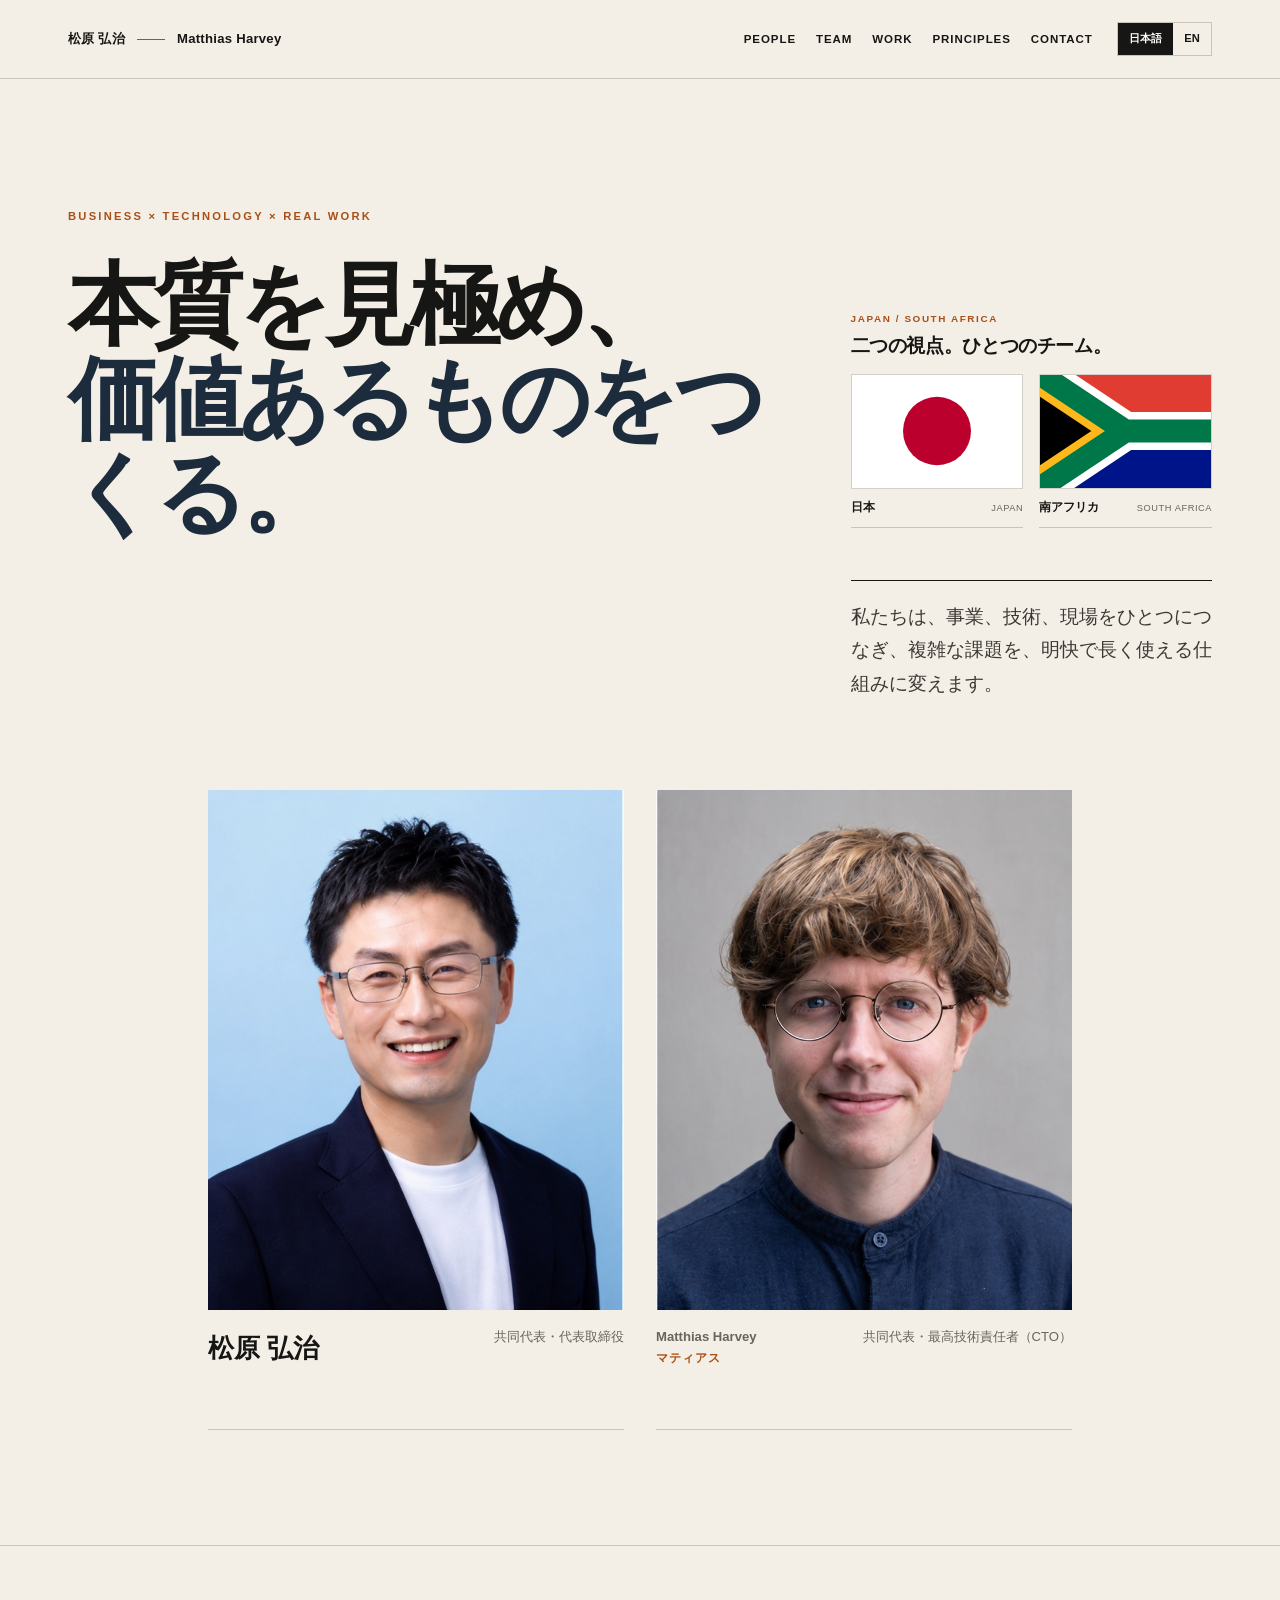
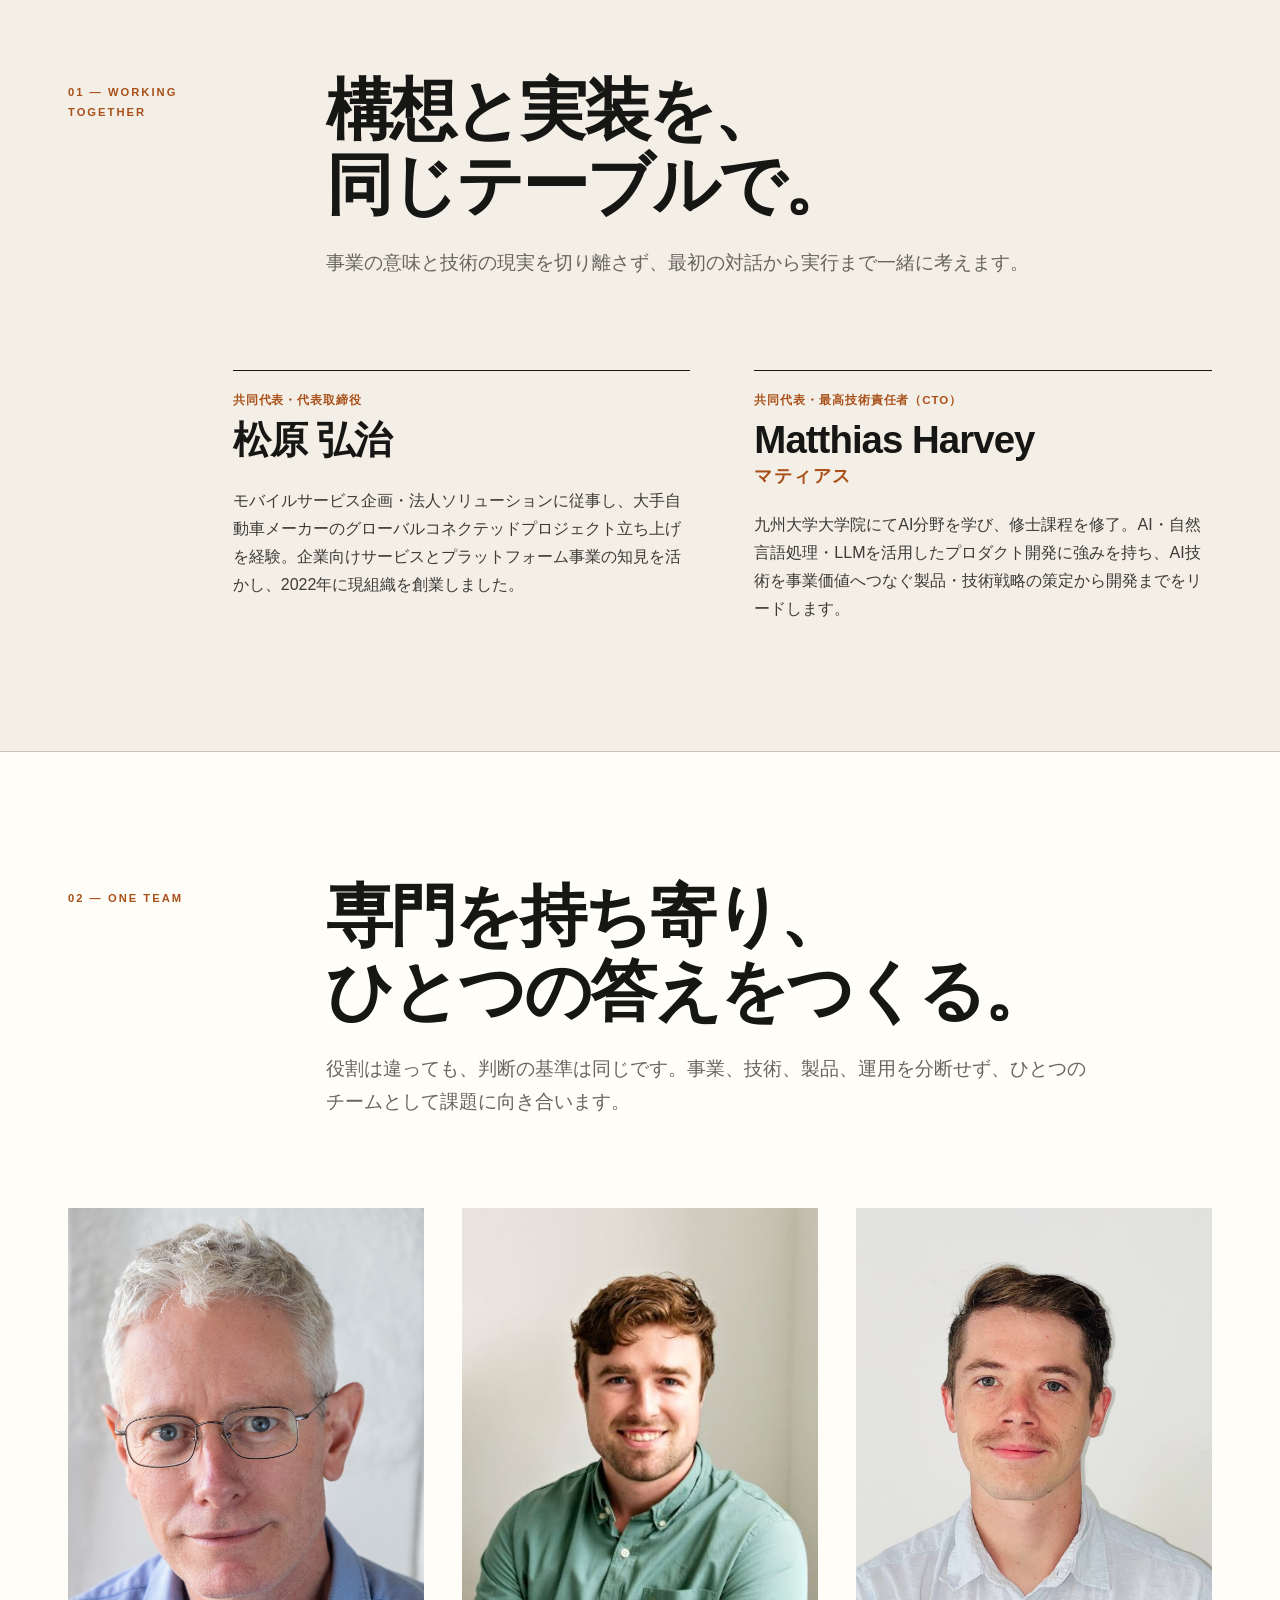
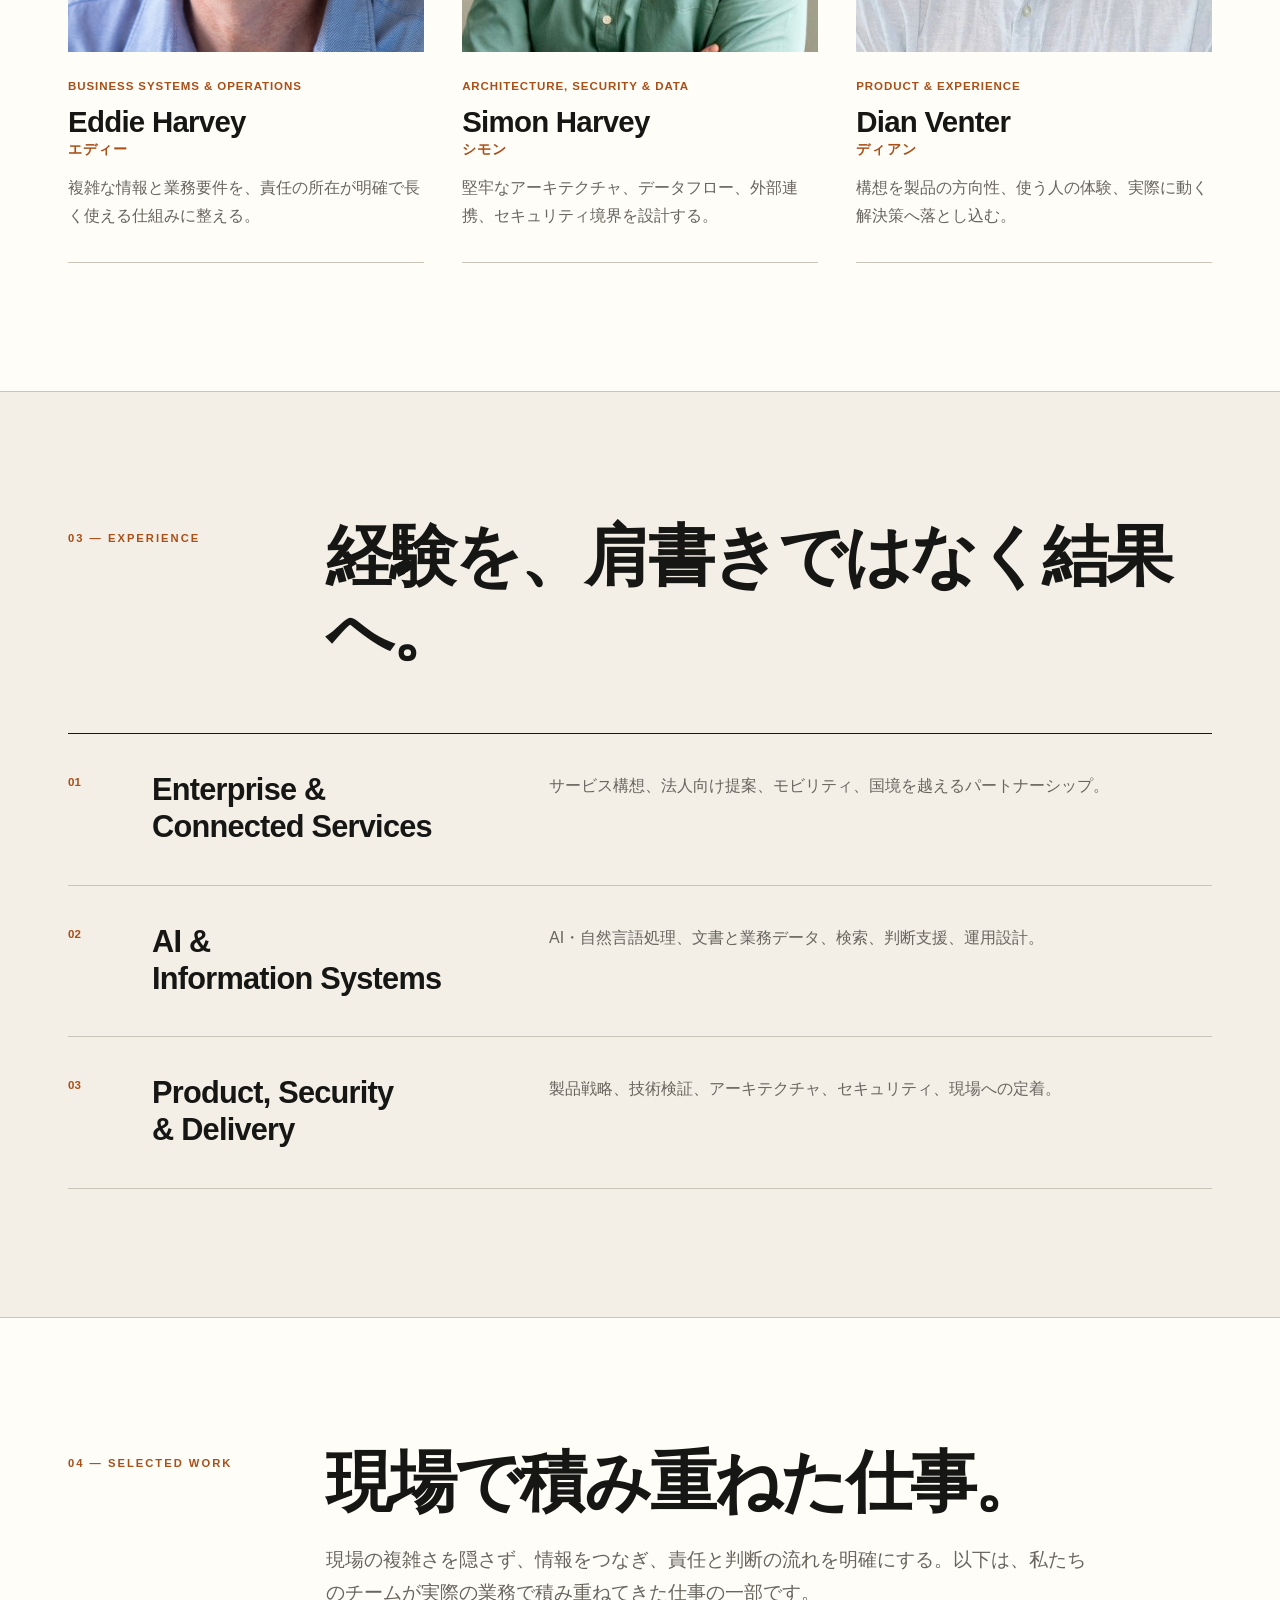
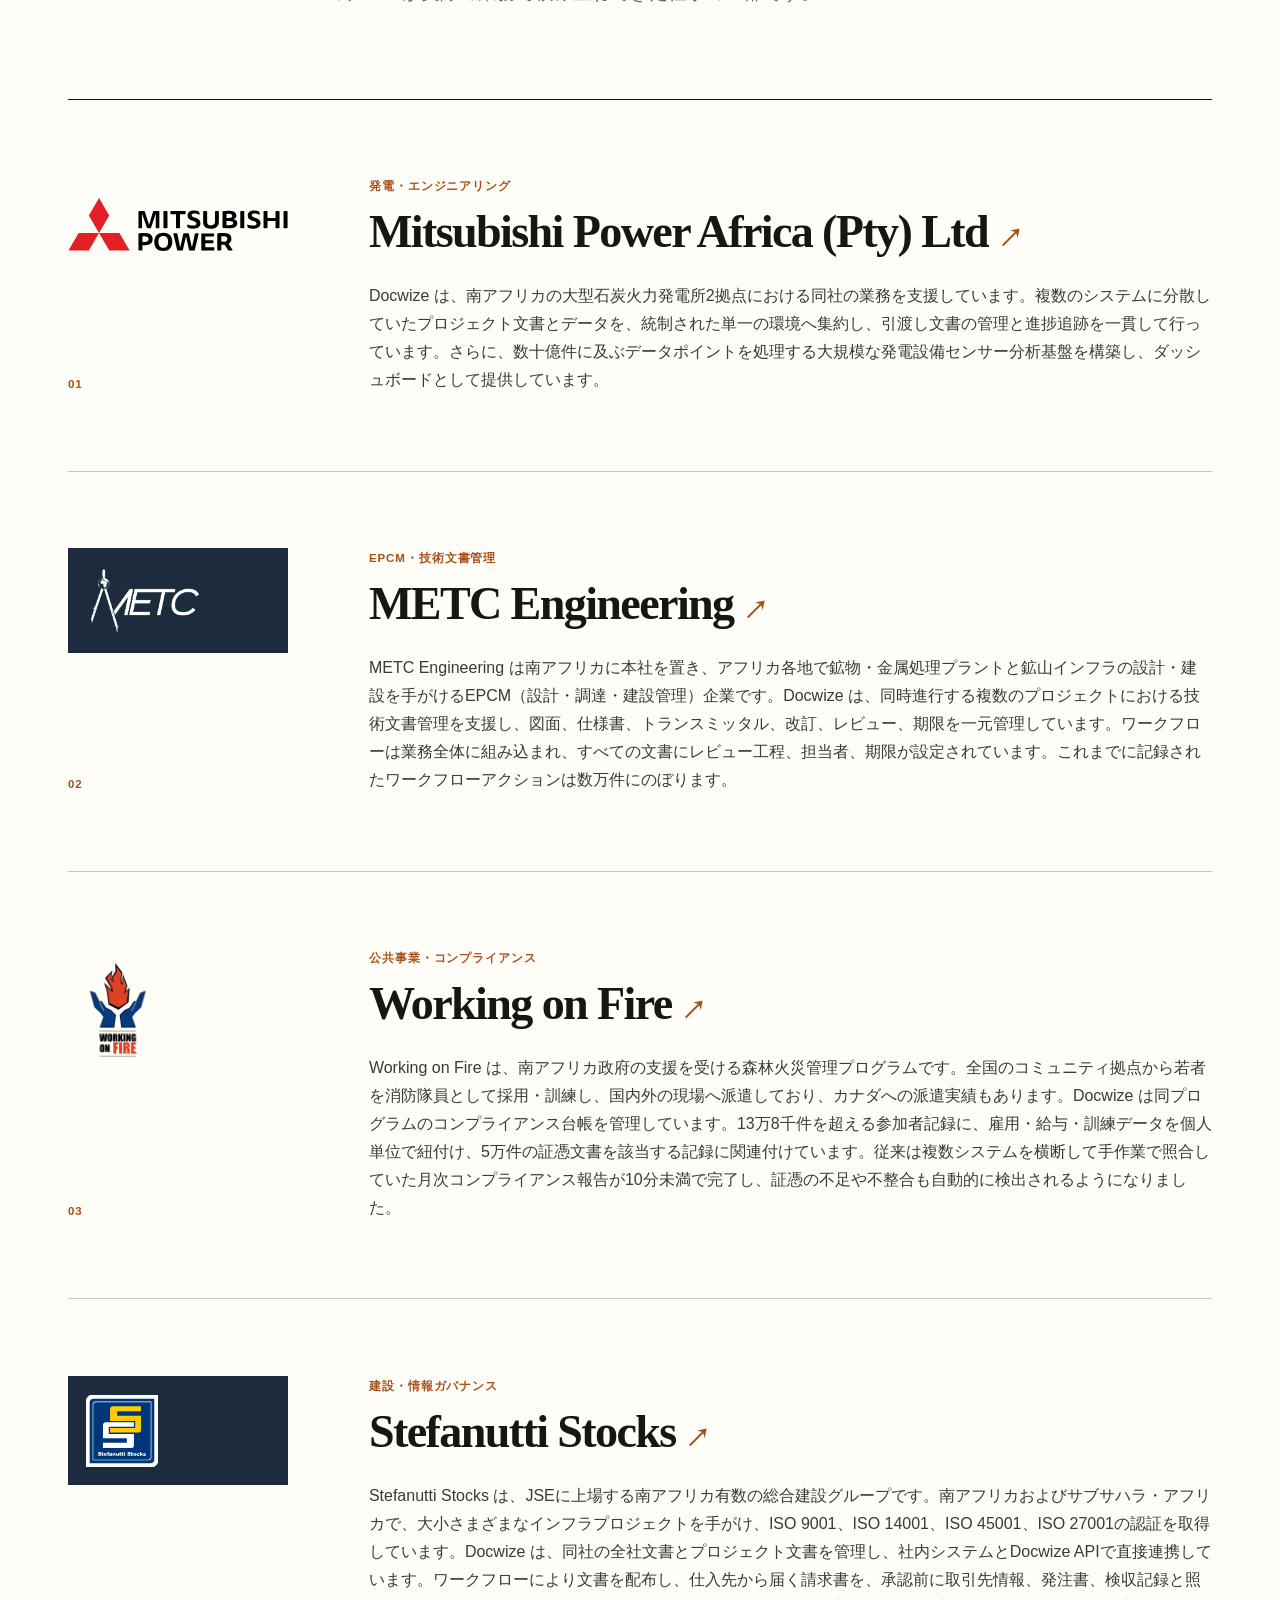
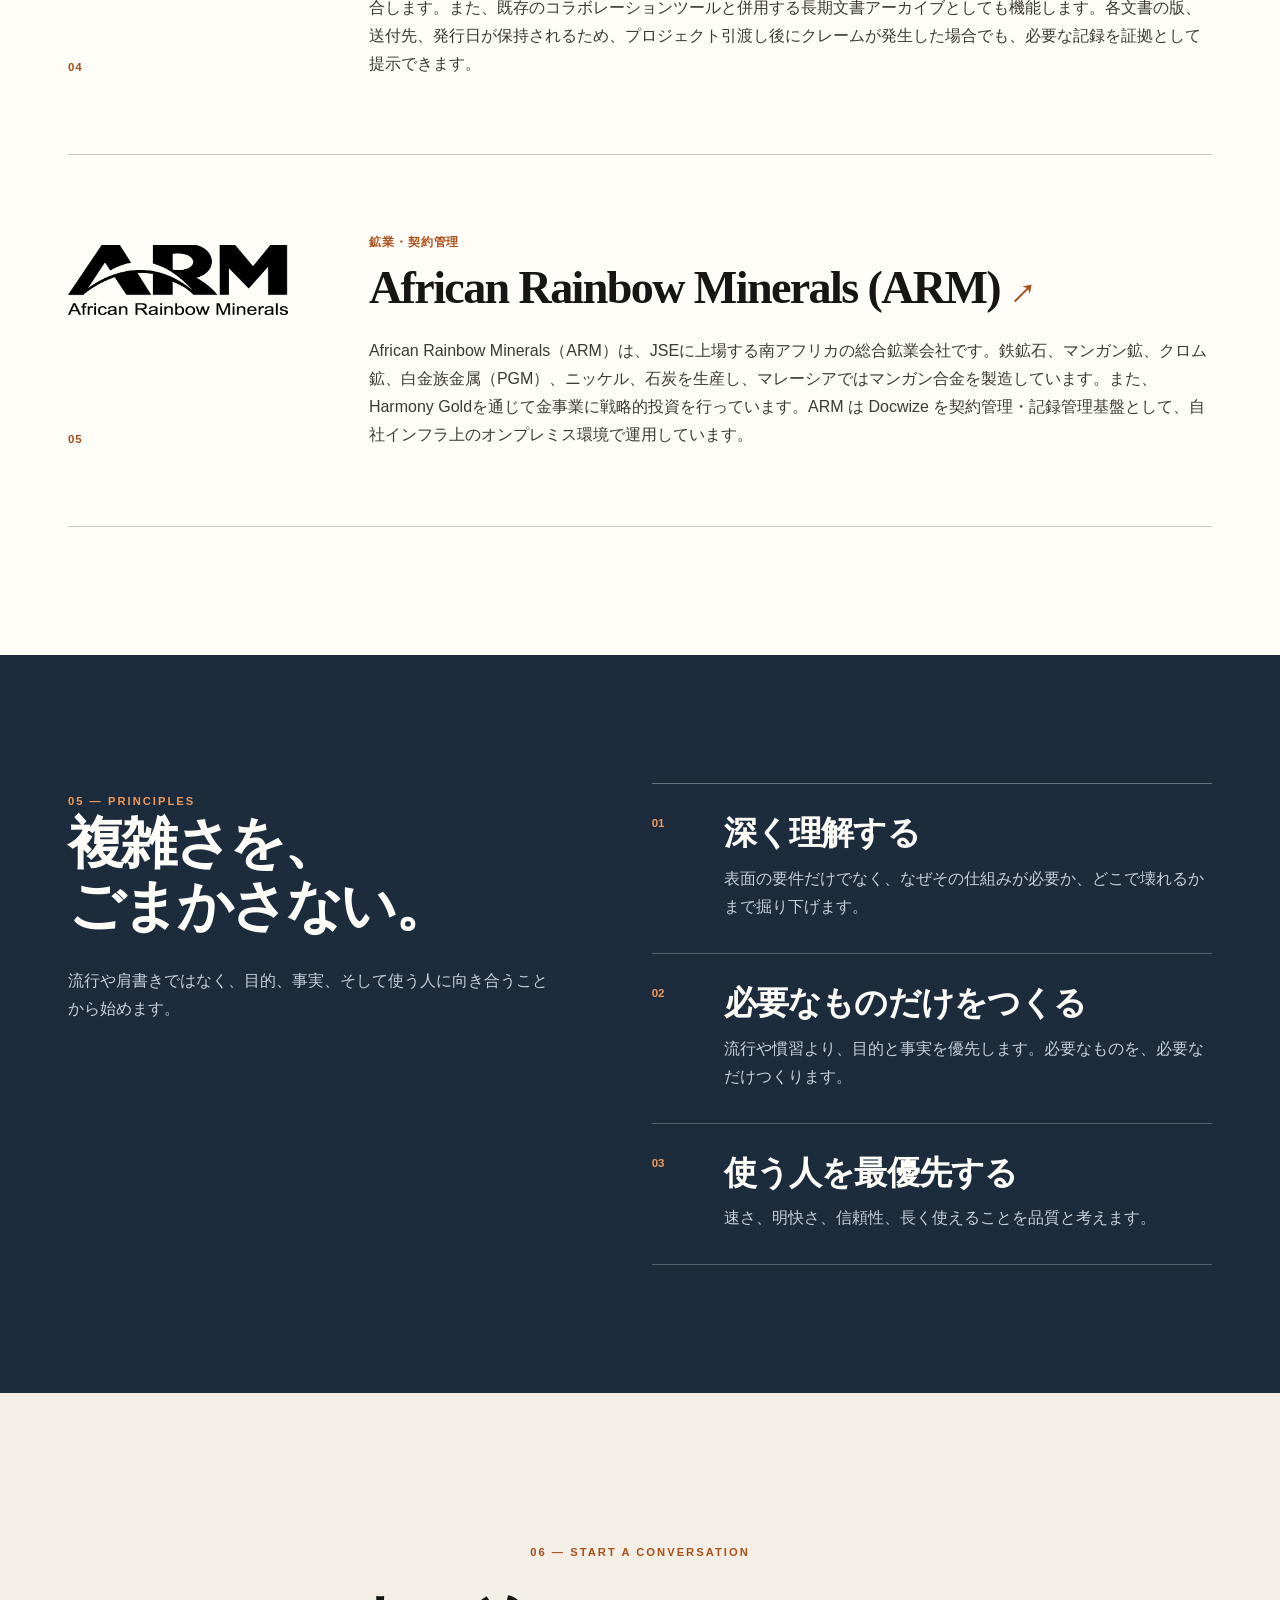
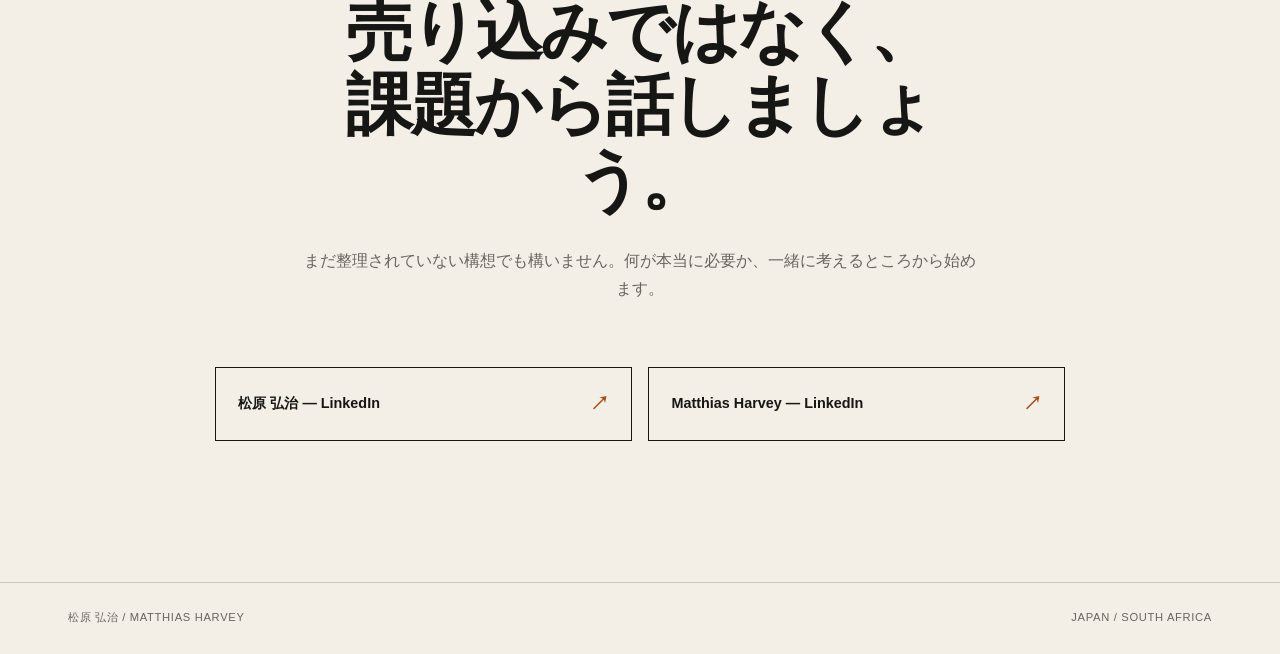
==== index.html @ 915bf55a "Add Japanese first-name readings" ====
<!doctype html>
<html lang="ja">
<head>
  <meta charset="utf-8">
  <meta name="viewport" content="width=device-width, initial-scale=1">
  <meta name="robots" content="index,follow">
  <meta name="description" content="事業、技術、現場をつなぎ、複雑な課題を明快で長く使える仕組みに変えるチームの紹介。">
  <title>松原 弘治 / Matthias Harvey — Team &amp; Selected Work</title>
  <link rel="stylesheet" href="styles.css?v=20260827-3">
  <link rel="alternate" hreflang="en" href="en/">
</head>
<body>
  <header class="site-header">
    <div class="wrap header-inner">
      <a class="name-lockup" href="#top" aria-label="ページ上部へ">
        <span>松原 弘治</span><i aria-hidden="true"></i><span>Matthias Harvey</span>
      </a>
      <nav class="header-nav" aria-label="ページ内ナビゲーション">
        <a href="#leadership">People</a>
        <a href="#team">Team</a>
        <a href="#work">Work</a>
        <a href="#principles">Principles</a>
        <a href="#contact">Contact</a>
      </nav>
      <nav class="language-switch" aria-label="言語">
        <span aria-current="page">日本語</span>
        <a href="en/" lang="en">EN</a>
      </nav>
    </div>
  </header>

  <main id="top">
    <section class="hero" aria-labelledby="hero-title">
      <div class="wrap hero-copy">
        <p class="eyebrow">BUSINESS × TECHNOLOGY × REAL WORK</p>
        <h1 id="hero-title">本質を見極め、<br><em>価値あるものをつくる。</em></h1>
        <div class="hero-side">
          <div class="hero-flags" aria-label="日本と南アフリカ">
            <p class="hero-flags-label">Japan / South Africa</p>
            <p class="hero-flags-title">二つの視点。ひとつのチーム。</p>
            <div class="hero-flag-grid">
              <figure class="hero-flag">
                <img src="assets/flag-japan.svg" alt="日本の国旗" width="900" height="600">
                <figcaption><strong>日本</strong><span>Japan</span></figcaption>
              </figure>
              <figure class="hero-flag">
                <img src="assets/flag-south-africa.svg" alt="南アフリカの国旗" width="900" height="600">
                <figcaption><strong>南アフリカ</strong><span>South Africa</span></figcaption>
              </figure>
            </div>
          </div>
          <p class="hero-lead">私たちは、事業、技術、現場をひとつにつなぎ、複雑な課題を、明快で長く使える仕組みに変えます。</p>
        </div>
      </div>
      <div class="wrap portrait-pair" aria-label="松原 弘治とMatthias Harvey">
        <figure class="leader-portrait leader-koji">
          <div class="portrait-frame"><img src="assets/koji-matsubara.jpg" alt="松原 弘治" width="724" height="1086"></div>
          <figcaption><strong>松原 弘治</strong><span>共同代表・代表取締役</span></figcaption>
        </figure>
        <figure class="leader-portrait leader-matthias">
          <div class="portrait-frame"><img src="assets/matthias-harvey.jpg" alt="Matthias Harvey" width="724" height="1086"></div>
          <figcaption><strong class="name-block"><span>Matthias Harvey</span><small class="name-reading">マティアス</small></strong><span>共同代表・最高技術責任者（CTO）</span></figcaption>
        </figure>
      </div>
    </section>

    <section class="section" id="leadership" aria-labelledby="leadership-title">
      <div class="wrap">
        <div class="section-heading">
          <p class="section-label">01 — Working Together</p>
          <div>
            <h2 id="leadership-title">構想と実装を、<br>同じテーブルで。</h2>
            <p>事業の意味と技術の現実を切り離さず、最初の対話から実行まで一緒に考えます。</p>
          </div>
        </div>
        <div class="leadership-bios">
          <article class="leader-bio">
            <p class="role">共同代表・代表取締役</p>
            <h3>松原 弘治</h3>
            <p>モバイルサービス企画・法人ソリューションに従事し、大手自動車メーカーのグローバルコネクテッドプロジェクト立ち上げを経験。企業向けサービスとプラットフォーム事業の知見を活かし、2022年に現組織を創業しました。</p>
          </article>
          <article class="leader-bio">
            <p class="role">共同代表・最高技術責任者（CTO）</p>
            <h3 class="name-block"><span>Matthias Harvey</span><small class="name-reading">マティアス</small></h3>
            <p>九州大学大学院にてAI分野を学び、修士課程を修了。AI・自然言語処理・LLMを活用したプロダクト開発に強みを持ち、AI技術を事業価値へつなぐ製品・技術戦略の策定から開発までをリードします。</p>
          </article>
        </div>
      </div>
    </section>

    <section class="section team-section" id="team" aria-labelledby="team-title">
      <div class="wrap">
        <div class="section-heading">
          <p class="section-label">02 — One Team</p>
          <div>
            <h2 id="team-title">専門を持ち寄り、<br>ひとつの答えをつくる。</h2>
            <p>役割は違っても、判断の基準は同じです。事業、技術、製品、運用を分断せず、ひとつのチームとして課題に向き合います。</p>
          </div>
        </div>
        <div class="team-grid">
          <article class="team-person">
            <figure><img src="assets/eddie-harvey.jpg" alt="Eddie Harvey" width="1366" height="2048"></figure>
            <p class="role">Business Systems &amp; Operations</p>
            <h3 class="name-block"><span>Eddie Harvey</span><small class="name-reading">エディー</small></h3>
            <p>複雑な情報と業務要件を、責任の所在が明確で長く使える仕組みに整える。</p>
          </article>
          <article class="team-person">
            <figure><img src="assets/simon-harvey.png" alt="Simon Harvey" width="560" height="560"></figure>
            <p class="role">Architecture, Security &amp; Data</p>
            <h3 class="name-block"><span>Simon Harvey</span><small class="name-reading">シモン</small></h3>
            <p>堅牢なアーキテクチャ、データフロー、外部連携、セキュリティ境界を設計する。</p>
          </article>
          <article class="team-person">
            <figure><img src="assets/dian-venter.jpg" alt="Dian Venter" width="1280" height="1280"></figure>
            <p class="role">Product &amp; Experience</p>
            <h3 class="name-block"><span>Dian Venter</span><small class="name-reading">ディアン</small></h3>
            <p>構想を製品の方向性、使う人の体験、実際に動く解決策へ落とし込む。</p>
          </article>
        </div>
      </div>
    </section>

    <section class="section" id="experience" aria-labelledby="experience-title">
      <div class="wrap">
        <div class="section-heading compact-heading">
          <p class="section-label">03 — Experience</p>
          <div>
            <h2 id="experience-title">経験を、肩書きではなく結果へ。</h2>
          </div>
        </div>
        <div class="experience-list">
          <article>
            <span>01</span>
            <h3>Enterprise &amp;<br>Connected Services</h3>
            <p>サービス構想、法人向け提案、モビリティ、国境を越えるパートナーシップ。</p>
          </article>
          <article>
            <span>02</span>
            <h3>AI &amp;<br>Information Systems</h3>
            <p>AI・自然言語処理、文書と業務データ、検索、判断支援、運用設計。</p>
          </article>
          <article>
            <span>03</span>
            <h3>Product, Security<br>&amp; Delivery</h3>
            <p>製品戦略、技術検証、アーキテクチャ、セキュリティ、現場への定着。</p>
          </article>
        </div>
      </div>
    </section>

    <section class="section work-section" id="work" aria-labelledby="work-title">
      <div class="wrap">
        <div class="section-heading">
          <p class="section-label">04 — Selected Work</p>
          <div>
            <h2 id="work-title">現場で積み重ねた仕事。</h2>
            <p>現場の複雑さを隠さず、情報をつなぎ、責任と判断の流れを明確にする。以下は、私たちのチームが実際の業務で積み重ねてきた仕事の一部です。</p>
          </div>
        </div>
        <div class="client-stories">
          <article class="client-story">
            <div class="client-identity">
              <a class="client-logo-link" href="https://power.mhi.com/regions/afr/company" target="_blank" rel="noopener noreferrer" aria-label="Mitsubishi Power Africaの公式サイトを開く">
                <img class="client-logo logo-mitsubishi" src="assets/client-mitsubishi-power-africa.svg" alt="" width="334" height="82">
              </a>
              <span class="client-number">01</span>
            </div>
            <div class="client-copy">
              <p class="role">発電・エンジニアリング</p>
              <h3><a href="https://power.mhi.com/regions/afr/company" target="_blank" rel="noopener noreferrer">Mitsubishi Power Africa (Pty) Ltd <span aria-hidden="true">↗</span></a></h3>
              <p>Docwize は、南アフリカの大型石炭火力発電所2拠点における同社の業務を支援しています。複数のシステムに分散していたプロジェクト文書とデータを、統制された単一の環境へ集約し、引渡し文書の管理と進捗追跡を一貫して行っています。さらに、数十億件に及ぶデータポイントを処理する大規模な発電設備センサー分析基盤を構築し、ダッシュボードとして提供しています。</p>
            </div>
          </article>

          <article class="client-story">
            <div class="client-identity">
              <a class="client-logo-link client-logo-dark" href="https://metcengineering.com/" target="_blank" rel="noopener noreferrer" aria-label="METC Engineeringの公式サイトを開く">
                <img class="client-logo logo-metc" src="assets/client-metc-engineering.png" alt="" width="379" height="219">
              </a>
              <span class="client-number">02</span>
            </div>
            <div class="client-copy">
              <p class="role">EPCM・技術文書管理</p>
              <h3><a href="https://metcengineering.com/" target="_blank" rel="noopener noreferrer">METC Engineering <span aria-hidden="true">↗</span></a></h3>
              <p>METC Engineering は南アフリカに本社を置き、アフリカ各地で鉱物・金属処理プラントと鉱山インフラの設計・建設を手がけるEPCM（設計・調達・建設管理）企業です。Docwize は、同時進行する複数のプロジェクトにおける技術文書管理を支援し、図面、仕様書、トランスミッタル、改訂、レビュー、期限を一元管理しています。ワークフローは業務全体に組み込まれ、すべての文書にレビュー工程、担当者、期限が設定されています。これまでに記録されたワークフローアクションは数万件にのぼります。</p>
            </div>
          </article>

          <article class="client-story">
            <div class="client-identity">
              <a class="client-logo-link" href="https://workingonfire.org/" target="_blank" rel="noopener noreferrer" aria-label="Working on Fireの公式サイトを開く">
                <img class="client-logo logo-wof" src="assets/client-working-on-fire.png" alt="" width="800" height="800">
              </a>
              <span class="client-number">03</span>
            </div>
            <div class="client-copy">
              <p class="role">公共事業・コンプライアンス</p>
              <h3><a href="https://workingonfire.org/" target="_blank" rel="noopener noreferrer">Working on Fire <span aria-hidden="true">↗</span></a></h3>
              <p>Working on Fire は、南アフリカ政府の支援を受ける森林火災管理プログラムです。全国のコミュニティ拠点から若者を消防隊員として採用・訓練し、国内外の現場へ派遣しており、カナダへの派遣実績もあります。Docwize は同プログラムのコンプライアンス台帳を管理しています。13万8千件を超える参加者記録に、雇用・給与・訓練データを個人単位で紐付け、5万件の証憑文書を該当する記録に関連付けています。従来は複数システムを横断して手作業で照合していた月次コンプライアンス報告が10分未満で完了し、証憑の不足や不整合も自動的に検出されるようになりました。</p>
            </div>
          </article>

          <article class="client-story">
            <div class="client-identity">
              <a class="client-logo-link client-logo-dark" href="https://stefanuttistocks.com/" target="_blank" rel="noopener noreferrer" aria-label="Stefanutti Stocksの公式サイトを開く">
                <img class="client-logo logo-stefanutti" src="assets/client-stefanutti-stocks.svg" alt="" width="79" height="79">
              </a>
              <span class="client-number">04</span>
            </div>
            <div class="client-copy">
              <p class="role">建設・情報ガバナンス</p>
              <h3><a href="https://stefanuttistocks.com/" target="_blank" rel="noopener noreferrer">Stefanutti Stocks <span aria-hidden="true">↗</span></a></h3>
              <p>Stefanutti Stocks は、JSEに上場する南アフリカ有数の総合建設グループです。南アフリカおよびサブサハラ・アフリカで、大小さまざまなインフラプロジェクトを手がけ、ISO 9001、ISO 14001、ISO 45001、ISO 27001の認証を取得しています。Docwize は、同社の全社文書とプロジェクト文書を管理し、社内システムとDocwize APIで直接連携しています。ワークフローにより文書を配布し、仕入先から届く請求書を、承認前に取引先情報、発注書、検収記録と照合します。また、既存のコラボレーションツールと併用する長期文書アーカイブとしても機能します。各文書の版、送付先、発行日が保持されるため、プロジェクト引渡し後にクレームが発生した場合でも、必要な記録を証拠として提示できます。</p>
            </div>
          </article>

          <article class="client-story">
            <div class="client-identity">
              <a class="client-logo-link" href="https://arm.co.za/" target="_blank" rel="noopener noreferrer" aria-label="African Rainbow Mineralsの公式サイトを開く">
                <img class="client-logo logo-arm" src="assets/client-african-rainbow-minerals.png" alt="" width="694" height="219">
              </a>
              <span class="client-number">05</span>
            </div>
            <div class="client-copy">
              <p class="role">鉱業・契約管理</p>
              <h3><a href="https://arm.co.za/" target="_blank" rel="noopener noreferrer">African Rainbow Minerals (ARM) <span aria-hidden="true">↗</span></a></h3>
              <p>African Rainbow Minerals（ARM）は、JSEに上場する南アフリカの総合鉱業会社です。鉄鉱石、マンガン鉱、クロム鉱、白金族金属（PGM）、ニッケル、石炭を生産し、マレーシアではマンガン合金を製造しています。また、Harmony Goldを通じて金事業に戦略的投資を行っています。ARM は Docwize を契約管理・記録管理基盤として、自社インフラ上のオンプレミス環境で運用しています。</p>
            </div>
          </article>
        </div>
      </div>
    </section>

    <section class="principles" id="principles" aria-labelledby="principles-title">
      <div class="wrap principles-inner">
        <div class="principles-intro">
          <p class="section-label">05 — Principles</p>
          <h2 id="principles-title">複雑さを、<br>ごまかさない。</h2>
          <p>流行や肩書きではなく、目的、事実、そして使う人に向き合うことから始めます。</p>
        </div>
        <div class="principle-list">
          <article>
            <span>01</span>
            <div><h3>深く理解する</h3><p>表面の要件だけでなく、なぜその仕組みが必要か、どこで壊れるかまで掘り下げます。</p></div>
          </article>
          <article>
            <span>02</span>
            <div><h3>必要なものだけをつくる</h3><p>流行や慣習より、目的と事実を優先します。必要なものを、必要なだけつくります。</p></div>
          </article>
          <article>
            <span>03</span>
            <div><h3>使う人を最優先する</h3><p>速さ、明快さ、信頼性、長く使えることを品質と考えます。</p></div>
          </article>
        </div>
      </div>
    </section>

    <section class="contact" id="contact" aria-labelledby="contact-title">
      <div class="wrap contact-inner">
        <p class="section-label">06 — Start a Conversation</p>
        <h2 id="contact-title">売り込みではなく、<br>課題から話しましょう。</h2>
        <p>まだ整理されていない構想でも構いません。何が本当に必要か、一緒に考えるところから始めます。</p>
        <div class="contact-links">
          <a href="https://jp.linkedin.com/in/matsubarakoji" target="_blank" rel="noopener noreferrer" aria-label="LinkedInで松原 弘治のプロフィールを開く"><span>松原 弘治 — LinkedIn</span><b aria-hidden="true">↗</b></a>
          <a href="https://www.linkedin.com/in/matthiasharvey" target="_blank" rel="noopener noreferrer" aria-label="LinkedInでMatthias Harveyのプロフィールを開く"><span>Matthias Harvey — LinkedIn</span><b aria-hidden="true">↗</b></a>
        </div>
      </div>
    </section>
  </main>

  <footer class="site-footer">
    <div class="wrap footer-inner"><span>松原 弘治 / Matthias Harvey</span><span>Japan / South Africa</span></div>
  </footer>
</body>
</html>
---- styles.css ----
:root {
  --paper: #f3efe7;
  --paper-deep: #e8e1d6;
  --ink: #161614;
  --muted: #68655e;
  --navy: #1d2c3d;
  --orange: #a94f18;
  --orange-on-dark: #f09a5a;
  --line: #cbc4b8;
  --white: #fffdf8;
  --max: 1240px;
}

* { box-sizing: border-box; }

html { scroll-behavior: smooth; }

body {
  background: var(--paper);
  color: var(--ink);
  font-family: -apple-system, BlinkMacSystemFont, "Segoe UI", "Noto Sans JP", "Hiragino Kaku Gothic ProN", "Yu Gothic", sans-serif;
  font-size: 16px;
  line-height: 1.75;
  margin: 0;
  text-rendering: optimizeLegibility;
  -webkit-font-smoothing: antialiased;
}

img { display: block; max-width: 100%; }
a { color: inherit; }
a:focus-visible { box-shadow: 0 0 0 6px var(--navy); outline: 3px solid var(--white); outline-offset: 2px; }
h1, h2, h3, .eyebrow, .section-label, .role, .name-lockup, .language-switch { overflow-wrap: anywhere; }

.wrap {
  margin: 0 auto;
  max-width: var(--max);
  padding-left: clamp(1.25rem, 4vw, 3rem);
  padding-right: clamp(1.25rem, 4vw, 3rem);
}

.site-header { border-bottom: 1px solid var(--line); }

.header-inner {
  align-items: center;
  display: grid;
  gap: clamp(.5rem, 2vw, 1.5rem);
  grid-template-columns: 1fr auto auto;
  min-height: 78px;
}

.header-inner > *,
.hero-copy > *,
.hero-side > *,
.section-heading > *,
.experience-list article > *,
.principles-inner > * { min-width: 0; }

.name-lockup {
  align-items: center;
  display: flex;
  font-size: .82rem;
  font-weight: 750;
  gap: .75rem;
  letter-spacing: .02em;
  text-decoration: none;
}

.name-lockup i { background: var(--orange); height: 1px; width: 28px; }

.header-nav { display: flex; font-size: .72rem; font-weight: 700; gap: 1.25rem; letter-spacing: .08em; text-transform: uppercase; }
.header-nav a { text-decoration: none; }

.language-switch { border: 1px solid var(--line); display: flex; font-size: .7rem; font-weight: 800; line-height: 1; }
.language-switch a, .language-switch span { padding: .65rem .7rem; text-decoration: none; }
.language-switch span { background: var(--ink); color: var(--white); }

.hero { padding: clamp(4.5rem, 10vw, 9rem) 0 clamp(5rem, 9vw, 8rem); }

.hero-copy {
  display: grid;
  gap: clamp(1.2rem, 2.5vw, 2.2rem);
  grid-template-columns: minmax(0, 1.35fr) minmax(280px, .65fr);
  margin-bottom: clamp(3rem, 7vw, 6rem);
}

.eyebrow {
  color: var(--orange);
  font-size: .7rem;
  font-weight: 800;
  grid-column: 1 / -1;
  letter-spacing: .2em;
  margin: 0;
}

.hero h1 {
  font-family: "Yu Mincho", "Hiragino Mincho ProN", Georgia, serif;
  font-size: clamp(3rem, 7vw, 6.7rem);
  font-weight: 600;
  letter-spacing: -.055em;
  line-height: 1.05;
  margin: 0;
}

.hero h1 em { color: var(--navy); font-style: normal; }

.hero-side {
  display: flex;
  flex-direction: column;
  gap: clamp(2rem, 4vw, 3.5rem);
  justify-content: space-between;
}

.hero-flags { padding-top: clamp(1.25rem, 4vw, 3.5rem); }
.hero-flags-label { color: var(--orange); font-size: .62rem; font-weight: 800; letter-spacing: .16em; margin: 0 0 .45rem; text-transform: uppercase; }
.hero-flags-title { font-family: "Yu Mincho", "Hiragino Mincho ProN", Georgia, serif; font-size: clamp(1rem, 1.5vw, 1.35rem); font-weight: 600; letter-spacing: -.02em; line-height: 1.3; margin: 0 0 .9rem; }
.hero-flag-grid { display: grid; gap: clamp(.65rem, 1.4vw, 1rem); grid-template-columns: repeat(2, minmax(0, 1fr)); }
.hero-flag { margin: 0; }
.hero-flag img { aspect-ratio: 3 / 2; border: 1px solid rgba(22, 22, 20, .14); height: auto; object-fit: cover; width: 100%; }
.hero-flag figcaption { align-items: baseline; border-bottom: 1px solid var(--line); display: flex; gap: .5rem; justify-content: space-between; padding: .5rem 0 .6rem; }
.hero-flag strong { font-size: .75rem; }
.hero-flag span { color: var(--muted); font-size: .58rem; letter-spacing: .06em; text-transform: uppercase; }

.hero-lead {
  border-top: 1px solid var(--ink);
  color: #3d3a35;
  font-size: clamp(1rem, 1.6vw, 1.2rem);
  margin: 0;
  padding-top: 1.2rem;
}

.portrait-pair { display: grid; gap: clamp(1rem, 2.5vw, 2rem); grid-template-columns: repeat(2, minmax(0, 1fr)); max-width: 960px; }
.leader-portrait { margin: 0; }
.portrait-frame { aspect-ratio: 4 / 5; overflow: hidden; }
.leader-portrait img { height: 100%; object-fit: cover; object-position: center top; width: 100%; }
.leader-portrait figcaption { align-items: start; border-bottom: 1px solid var(--line); display: grid; gap: 1rem; grid-template-columns: max-content minmax(0, 1fr); min-height: 7.5rem; padding: 1rem 0 1.2rem; }
.leader-portrait strong { font-size: clamp(1.2rem, 2vw, 1.8rem); white-space: nowrap; }
.leader-portrait span { color: var(--muted); font-size: .82rem; text-align: right; }
.name-block { display: flex; flex-direction: column; gap: .12rem; }
.name-reading { color: var(--orange); font-family: -apple-system, BlinkMacSystemFont, "Segoe UI", "Noto Sans JP", "Hiragino Kaku Gothic ProN", "Yu Gothic", sans-serif; font-size: .48em; font-weight: 800; letter-spacing: .08em; line-height: 1.2; }

.section {
  border-top: 1px solid var(--line);
  padding: clamp(5rem, 10vw, 9rem) 0;
}

.section-heading {
  display: grid;
  gap: clamp(2rem, 6vw, 7rem);
  grid-template-columns: minmax(160px, .34fr) minmax(0, 1.66fr);
  margin-bottom: clamp(3rem, 7vw, 6rem);
}

.section-label {
  color: var(--orange);
  font-size: .7rem;
  font-weight: 800;
  letter-spacing: .18em;
  margin: .55rem 0 0;
  text-transform: uppercase;
}

.section-heading h2,
.principles h2,
.contact h2 {
  font-family: "Yu Mincho", "Hiragino Mincho ProN", Georgia, serif;
  font-size: clamp(2.5rem, 5.2vw, 5rem);
  font-weight: 600;
  letter-spacing: -.045em;
  line-height: 1.12;
  margin: 0;
}

.section-heading > div > p {
  color: var(--muted);
  font-size: clamp(1rem, 1.5vw, 1.16rem);
  margin: 1.5rem 0 0;
  max-width: 48rem;
}

.leadership-bios {
  display: grid;
  gap: clamp(2rem, 5vw, 5rem);
  grid-template-columns: repeat(2, minmax(0, 1fr));
  margin-left: calc((100% - clamp(160px, 20%, 250px)) * .18);
}

.leader-bio {
  border-top: 1px solid var(--ink);
  padding-top: 1.2rem;
}

.role {
  color: var(--orange);
  font-size: .72rem;
  font-weight: 800;
  letter-spacing: .08em;
  margin: 0;
  text-transform: uppercase;
}

.leader-bio h3,
.team-person h3,
.experience-list h3,
.principle-list h3 {
  letter-spacing: -.025em;
  line-height: 1.2;
  margin: .45rem 0 0;
}

.leader-bio h3 { font-size: clamp(1.7rem, 3vw, 2.6rem); }
.leader-bio > p:last-child { color: #3d3a35; margin: 1.5rem 0 0; max-width: 35rem; }

.team-section { background: var(--white); }

.team-grid {
  display: grid;
  gap: clamp(1.4rem, 3vw, 2.6rem);
  grid-template-columns: repeat(3, minmax(0, 1fr));
}

.team-person { border-bottom: 1px solid var(--line); padding-bottom: 2rem; }
.team-person figure { aspect-ratio: 4 / 5; background: var(--paper-deep); margin: 0 0 1.5rem; overflow: hidden; }
.team-person img { height: 100%; object-fit: cover; object-position: center top; width: 100%; }
.team-person h3 { font-size: clamp(1.45rem, 2.3vw, 2rem); }
.team-person > p:last-child { color: var(--muted); margin: 1rem 0 0; }

.compact-heading { margin-bottom: clamp(2.5rem, 5vw, 4.5rem); }

.experience-list { border-top: 1px solid var(--ink); }
.experience-list article {
  align-items: start;
  border-bottom: 1px solid var(--line);
  display: grid;
  gap: 1.5rem;
  grid-template-columns: 60px minmax(230px, .72fr) minmax(280px, 1.28fr);
  padding: clamp(1.6rem, 3vw, 2.5rem) 0;
}
.experience-list span { color: var(--orange); font-size: .72rem; font-weight: 800; }
.experience-list h3 { font-size: clamp(1.35rem, 2.4vw, 2rem); margin: 0; }
.experience-list p { color: var(--muted); margin: 0; max-width: 38rem; }

.work-section { background: var(--white); }

.client-stories { border-top: 1px solid var(--ink); }

.client-story {
  border-bottom: 1px solid var(--line);
  display: grid;
  gap: clamp(2rem, 6vw, 6rem);
  grid-template-columns: minmax(180px, .42fr) minmax(0, 1.58fr);
  padding: clamp(2.8rem, 6vw, 5rem) 0;
}

.client-story > * { min-width: 0; }

.client-identity {
  align-content: space-between;
  display: grid;
  gap: 2rem;
}

.client-logo-link {
  align-items: center;
  display: flex;
  min-height: 96px;
  padding: .75rem 0;
  text-decoration: none;
  width: min(100%, 220px);
}

.client-logo-link.client-logo-dark {
  background: var(--navy);
  padding: 1.15rem;
}

.client-logo {
  height: auto;
  max-height: 82px;
  object-fit: contain;
  object-position: left center;
  width: auto;
}

.logo-mitsubishi,
.logo-arm { max-width: 220px; }
.logo-metc { max-height: 68px; max-width: 180px; }
.logo-wof { max-height: 98px; }
.logo-stefanutti { max-height: 72px; }

.client-number {
  color: var(--orange);
  font-size: .72rem;
  font-weight: 800;
  letter-spacing: .08em;
}

.client-copy h3 {
  font-family: "Yu Mincho", "Hiragino Mincho ProN", Georgia, serif;
  font-size: clamp(1.8rem, 3.6vw, 3.2rem);
  font-weight: 600;
  letter-spacing: -.035em;
  line-height: 1.12;
  margin: .6rem 0 0;
}

.client-copy h3 a { text-decoration: none; }
.client-copy h3 a:hover { color: var(--orange); }
.client-copy h3 span { color: var(--orange); font-family: inherit; font-size: .55em; }
.client-copy > p:last-child { color: #3d3a35; margin: 1.5rem 0 0; max-width: 58rem; }

.principles {
  background: var(--navy);
  color: var(--white);
  padding: clamp(5rem, 10vw, 9rem) 0;
}

.principles-inner { display: grid; gap: clamp(3rem, 6vw, 6rem); grid-template-columns: minmax(360px, .95fr) minmax(0, 1.05fr); }
.principles h2 { font-size: clamp(2.4rem, 4.4vw, 4rem); hyphens: none; overflow-wrap: normal; word-break: normal; }
.principles h2 .no-break { white-space: nowrap; }
.principles-intro > p:last-child { color: #c7cfda; margin: 1.8rem 0 0; max-width: 30rem; }
.principles .section-label { color: var(--orange-on-dark); }
.principle-list { border-top: 1px solid rgba(255, 255, 255, .34); }
.principle-list article { border-bottom: 1px solid rgba(255, 255, 255, .24); display: grid; gap: 1.5rem; grid-template-columns: 48px 1fr; padding: 1.8rem 0 2rem; }
.principle-list article > span { color: var(--orange-on-dark); font-size: .72rem; font-weight: 800; }
.principle-list h3 { font-size: clamp(1.5rem, 2.6vw, 2.25rem); margin: 0; }
.principle-list p { color: #c7cfda; margin: .75rem 0 0; }

.contact { padding: clamp(5rem, 11vw, 10rem) 0; }
.contact-inner { text-align: center; }
.contact .section-label { margin-bottom: 2rem; }
.contact h2 { margin: 0 auto; max-width: 18ch; }
.contact-inner > p:not(.section-label) { color: var(--muted); margin: 1.8rem auto 0; max-width: 42rem; }
.contact-links { display: grid; gap: 1rem; grid-template-columns: repeat(2, minmax(0, 1fr)); margin: clamp(2.8rem, 5vw, 4rem) auto 0; max-width: 850px; }
.contact-links a { align-items: center; border: 1px solid var(--ink); display: flex; font-size: .9rem; font-weight: 800; justify-content: space-between; padding: 1.2rem 1.4rem; text-decoration: none; }
.contact-links a:hover { background: var(--ink); color: var(--white); }
.contact-links b { color: var(--orange); font-size: 1.2rem; }

.site-footer { border-top: 1px solid var(--line); padding: 1.6rem 0; }
.footer-inner { color: var(--muted); display: flex; font-size: .7rem; gap: 1rem; justify-content: space-between; letter-spacing: .06em; text-transform: uppercase; }

.language-switch-en a { background: transparent; color: var(--ink); }
.language-switch-en span { background: var(--ink); color: var(--white); }

@media (max-width: 920px) {
  .header-inner { grid-template-columns: 1fr auto; }
  .header-nav { display: none; }
  .hero-copy { grid-template-columns: 1fr; }
  .hero-flags { max-width: 38rem; padding-top: 0; }
  .hero-lead { max-width: 38rem; }
  .section-heading,
  .principles-inner { grid-template-columns: 1fr; }
  .leadership-bios { margin-left: 0; }
}

/* Stack the Experience description before its three-column minimum can overflow. */
@media (max-width: 700px) {
  .experience-list article { grid-template-columns: 40px 1fr; }
  .experience-list p { grid-column: 2; }
  .client-story { gap: 1.5rem; grid-template-columns: 1fr; }
  .client-identity { align-items: end; grid-template-columns: 1fr auto; }
  .client-logo-link { min-height: 76px; }
}

@media (max-width: 640px) {
  .name-lockup { align-items: flex-start; flex-direction: column; gap: .1rem; }
  .name-lockup i { display: none; }
  .portrait-pair { grid-template-columns: 1fr; }
  .hero-flag figcaption { align-items: flex-start; flex-direction: column; gap: .05rem; }
  .leader-portrait figcaption { gap: .15rem; grid-template-columns: 1fr; min-height: 0; }
  .leader-portrait span { text-align: left; }
  .leadership-bios,
  .team-grid,
  .contact-links { grid-template-columns: 1fr; }
  .footer-inner { align-items: flex-start; flex-direction: column; }
}

@media (prefers-reduced-motion: reduce) {
  html { scroll-behavior: auto; }
}
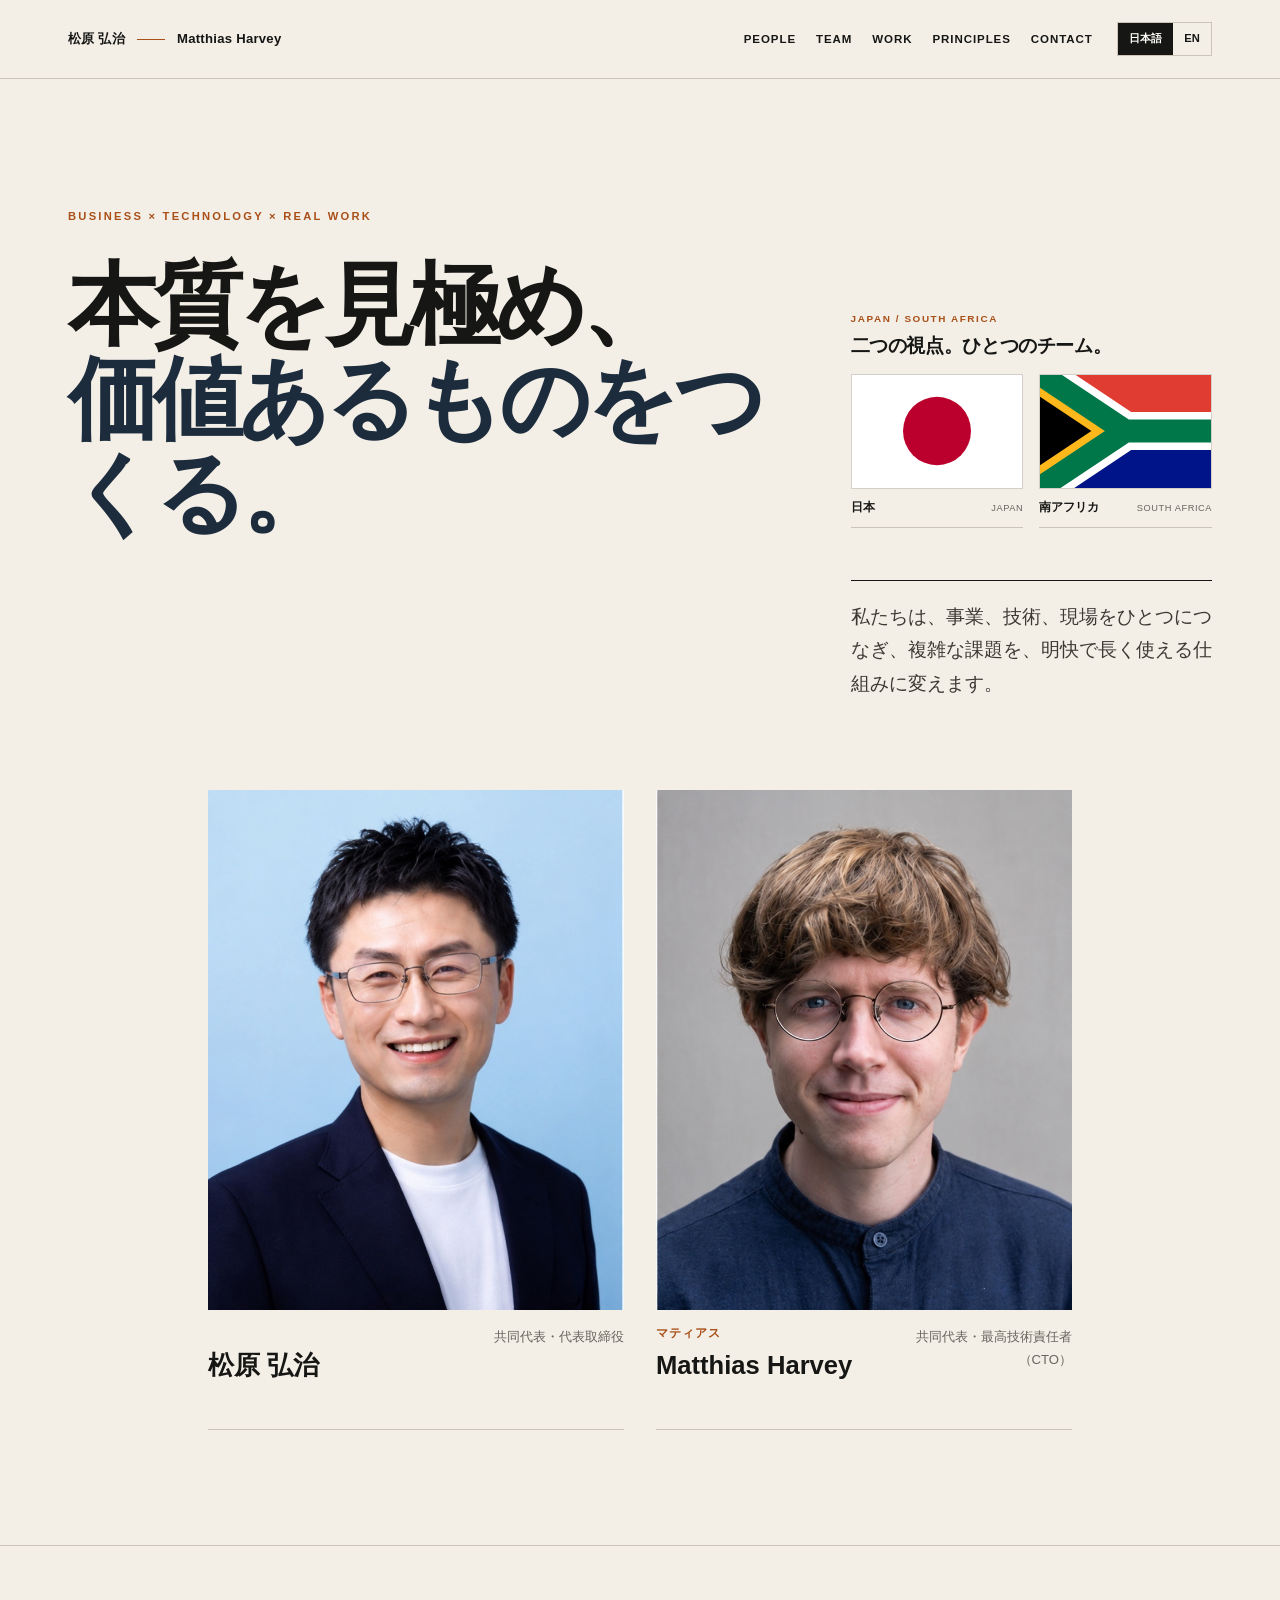
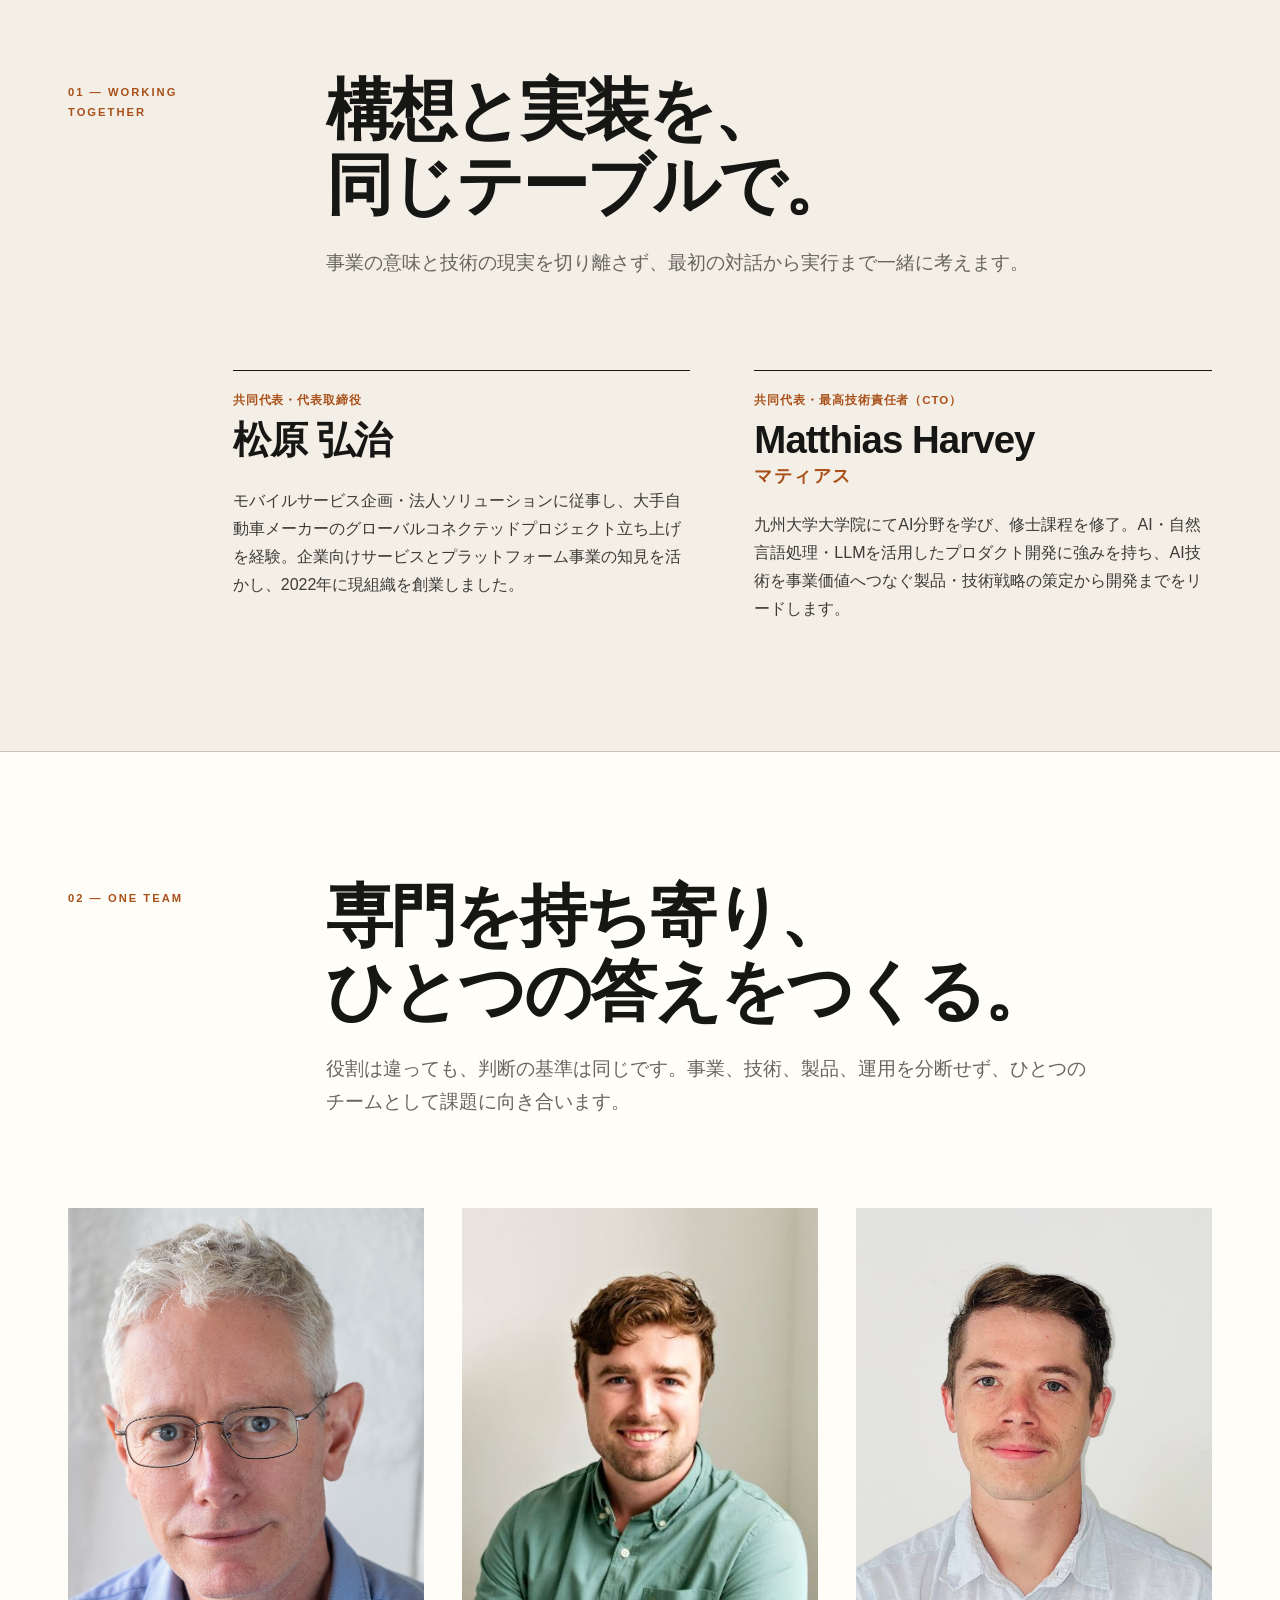
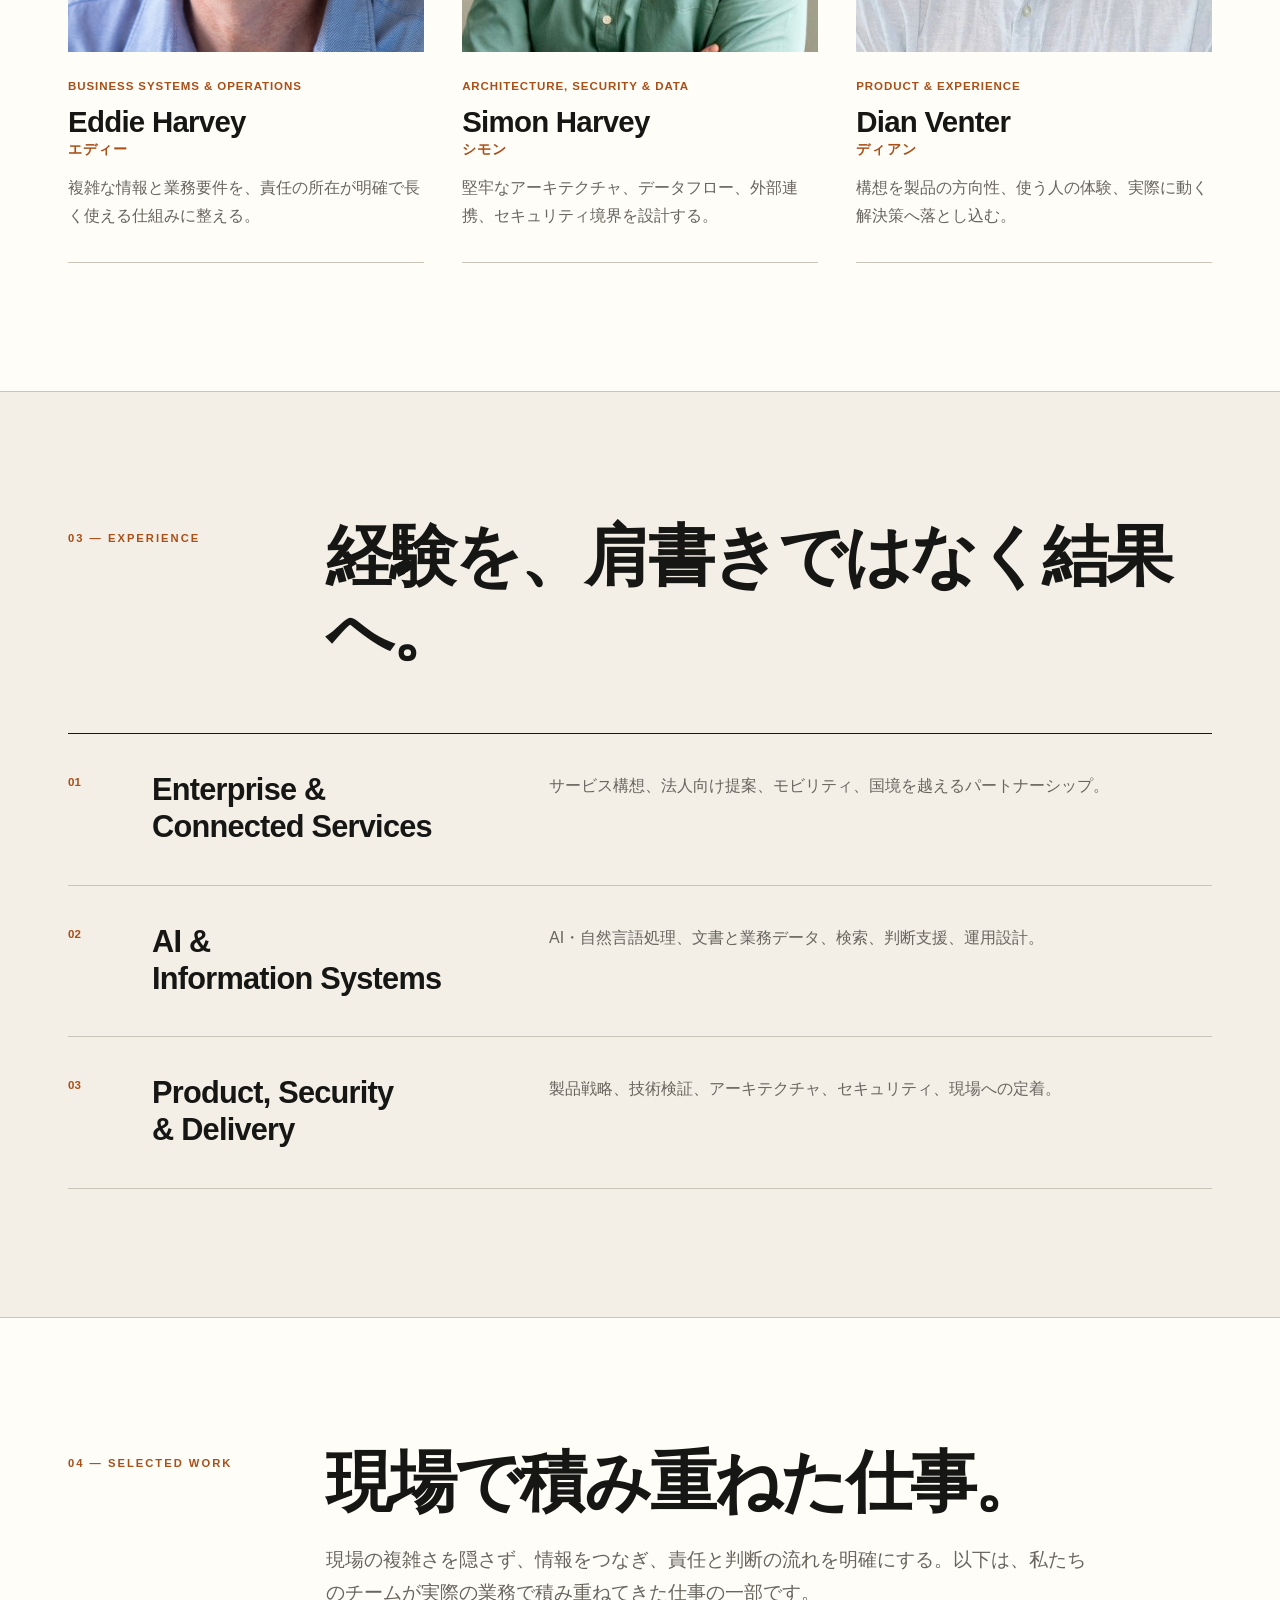
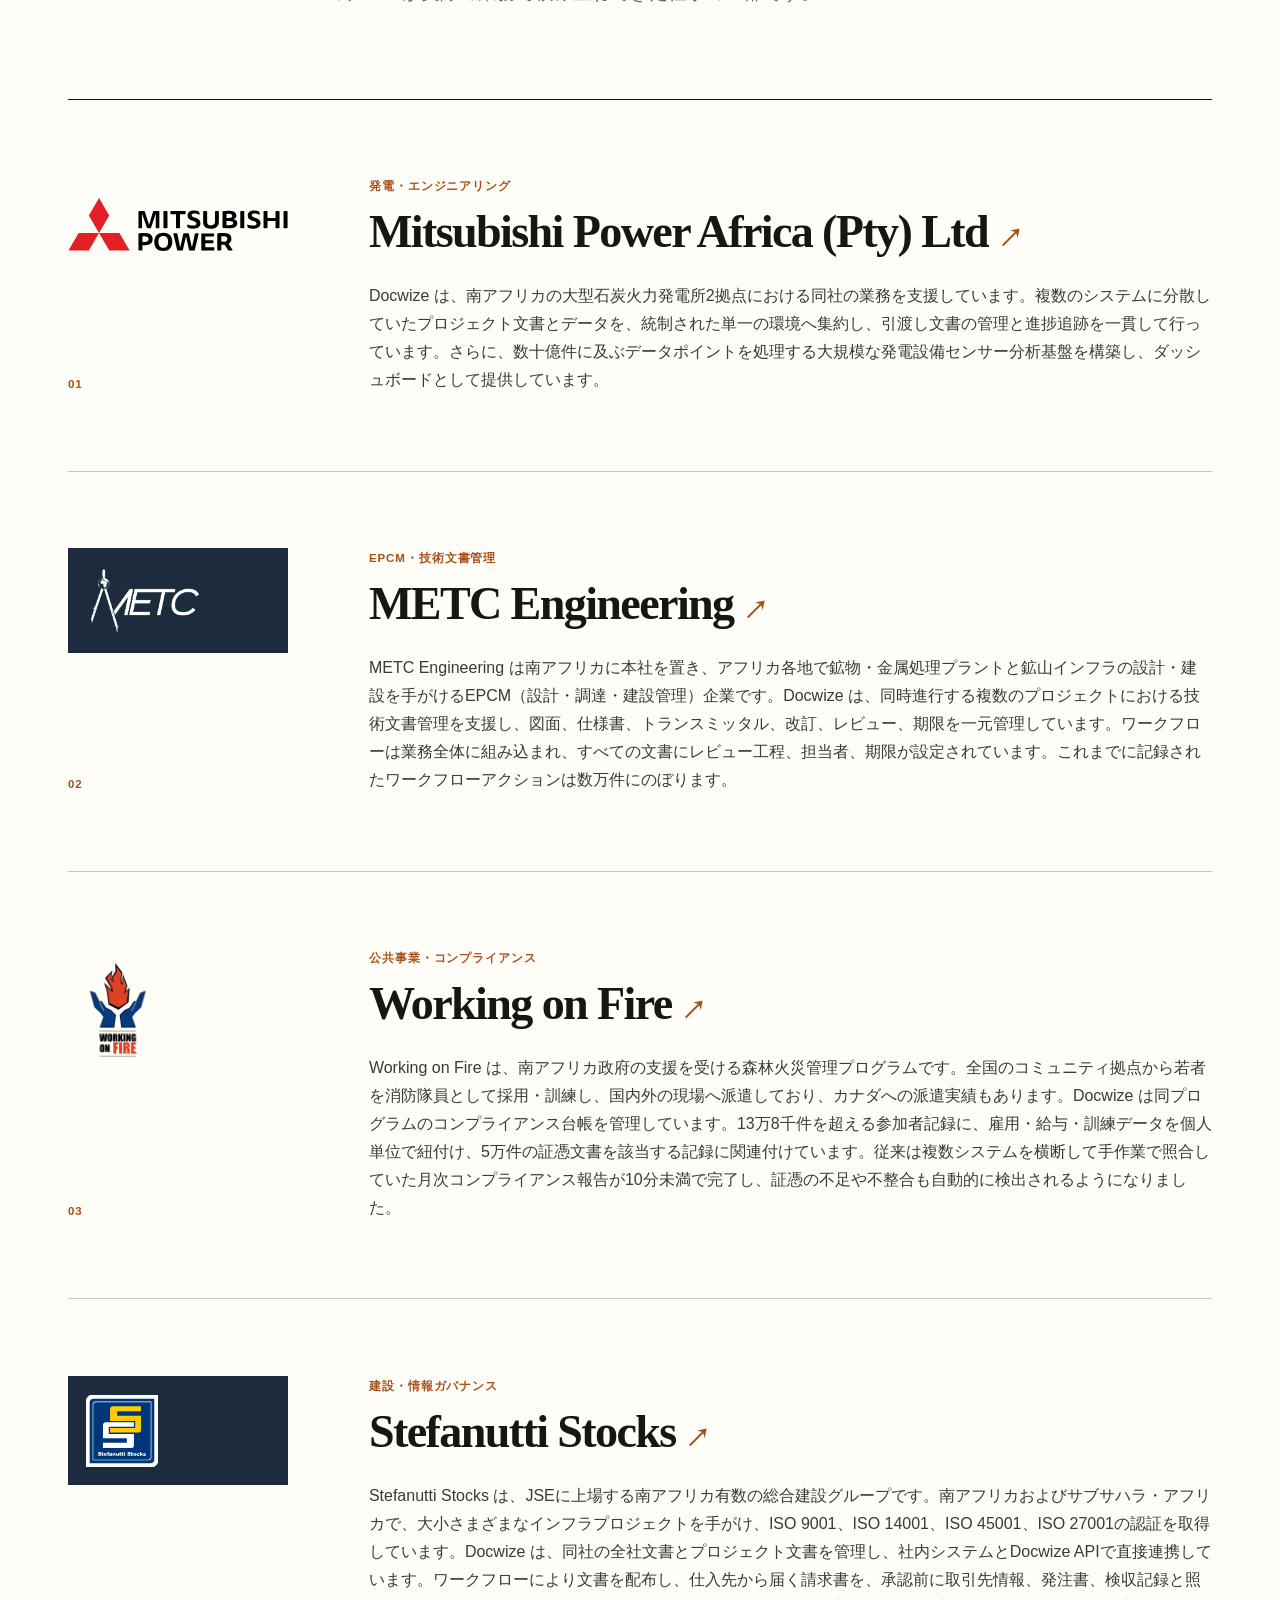
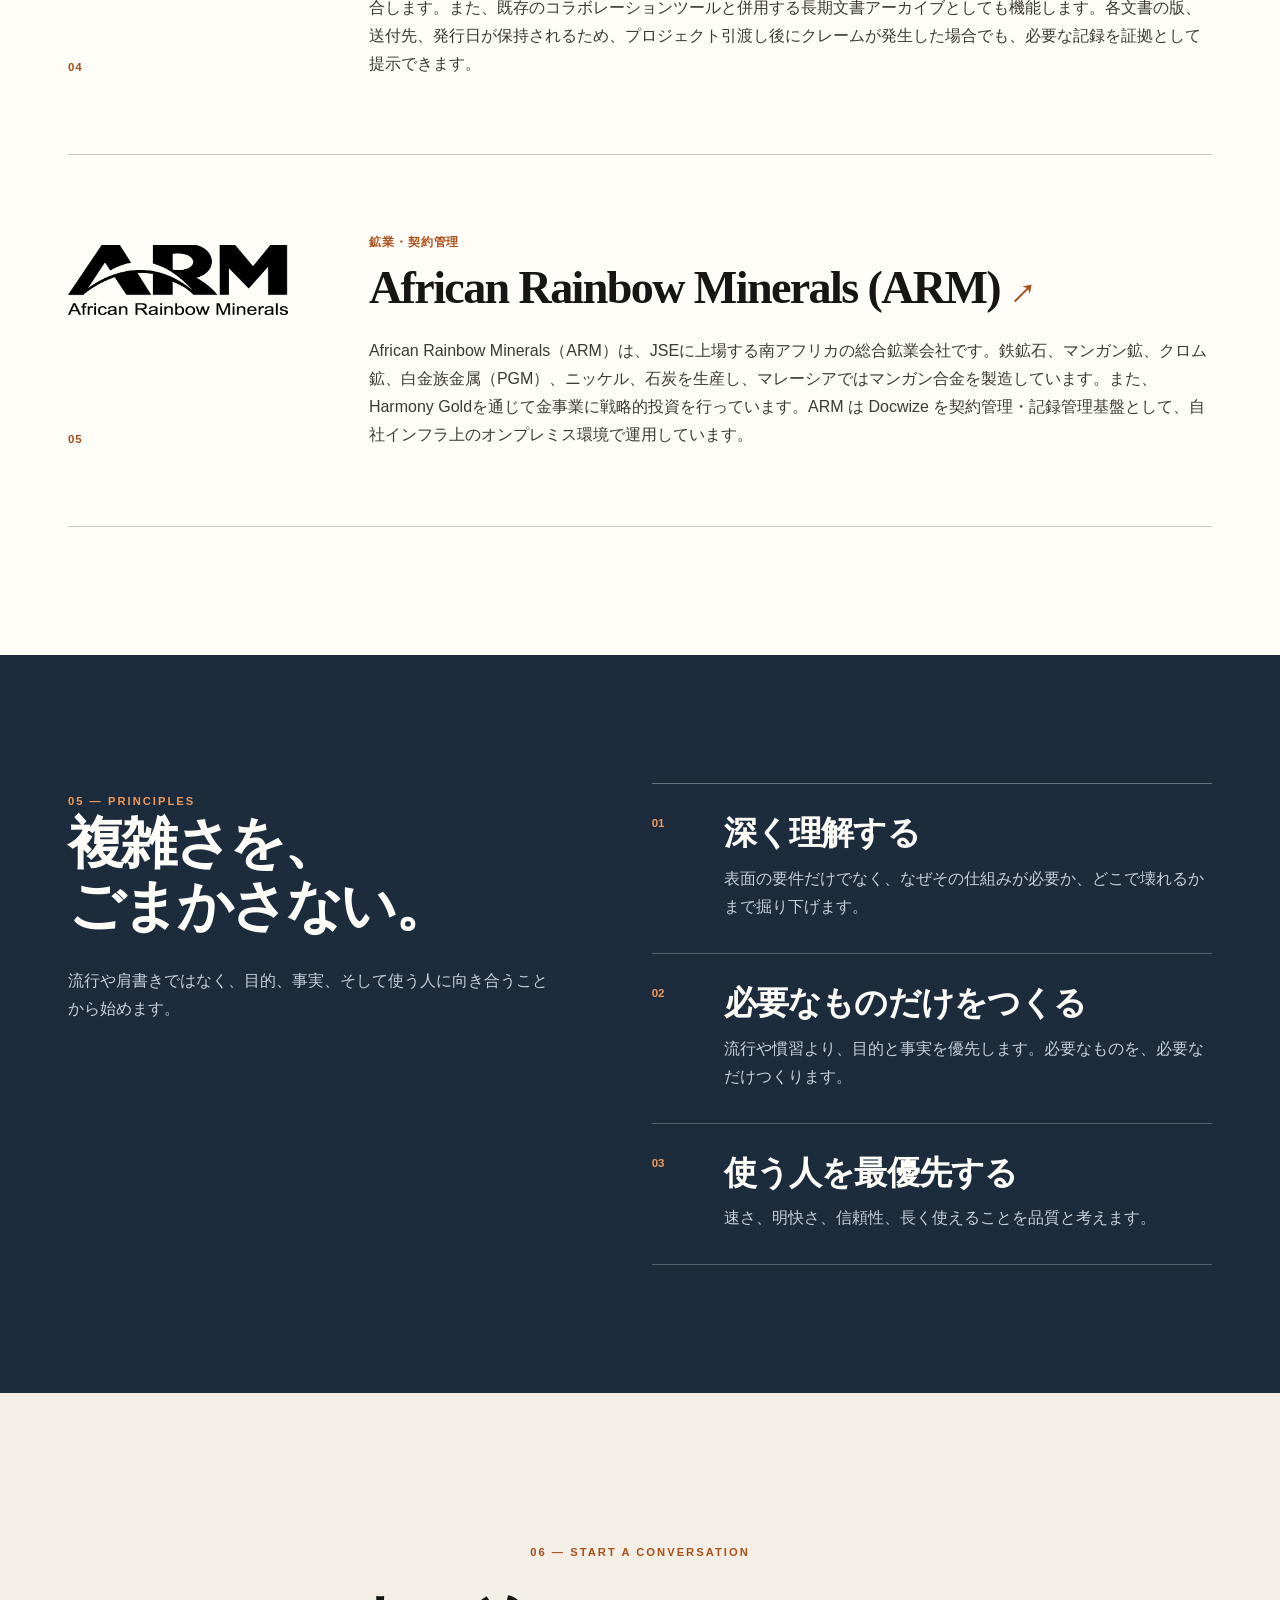
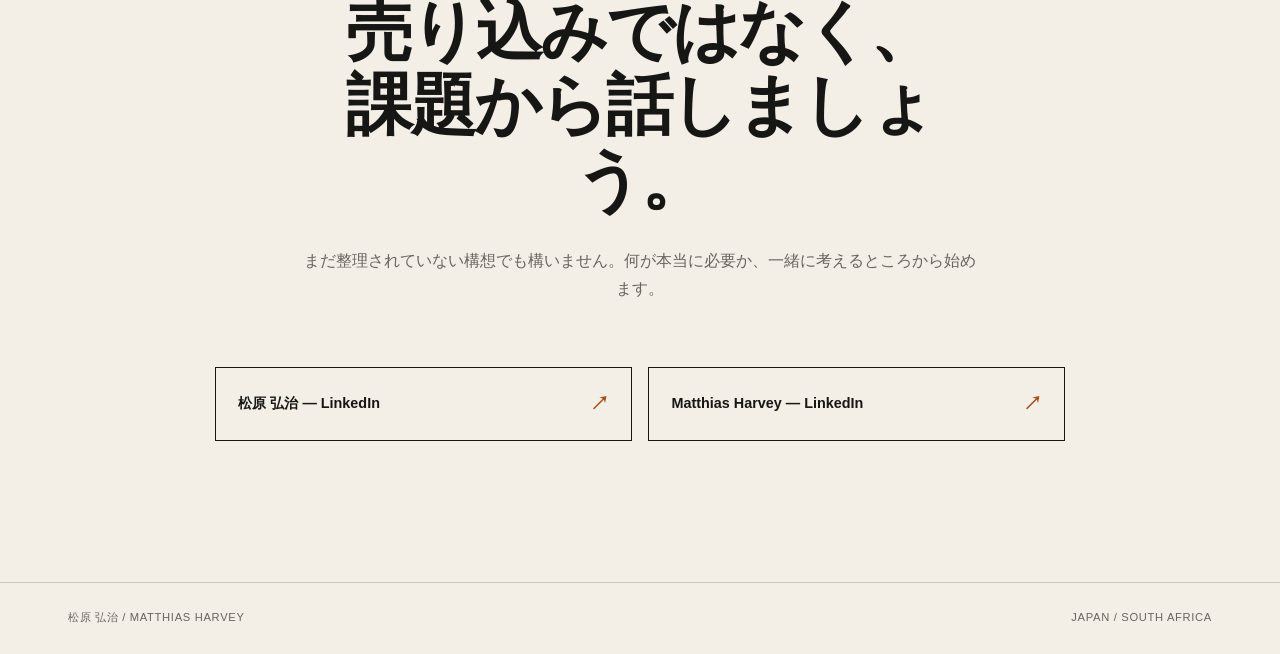
==== commit 86146ae0: "Align Japanese main portrait names" ====
--- a/index.html
+++ b/index.html
@@ -6,7 +6,7 @@
   <meta name="robots" content="index,follow">
   <meta name="description" content="事業、技術、現場をつなぎ、複雑な課題を明快で長く使える仕組みに変えるチームの紹介。">
   <title>松原 弘治 / Matthias Harvey — Team &amp; Selected Work</title>
-  <link rel="stylesheet" href="styles.css?v=20260827-3">
+  <link rel="stylesheet" href="styles.css?v=20260827-4">
   <link rel="alternate" hreflang="en" href="en/">
 </head>
 <body>
@@ -55,11 +55,11 @@
       <div class="wrap portrait-pair" aria-label="松原 弘治とMatthias Harvey">
         <figure class="leader-portrait leader-koji">
           <div class="portrait-frame"><img src="assets/koji-matsubara.jpg" alt="松原 弘治" width="724" height="1086"></div>
-          <figcaption><strong>松原 弘治</strong><span>共同代表・代表取締役</span></figcaption>
+          <figcaption><strong class="caption-name caption-name-plain"><span class="caption-latin">松原 弘治</span></strong><span>共同代表・代表取締役</span></figcaption>
         </figure>
         <figure class="leader-portrait leader-matthias">
           <div class="portrait-frame"><img src="assets/matthias-harvey.jpg" alt="Matthias Harvey" width="724" height="1086"></div>
-          <figcaption><strong class="name-block"><span>Matthias Harvey</span><small class="name-reading">マティアス</small></strong><span>共同代表・最高技術責任者（CTO）</span></figcaption>
+          <figcaption><strong class="caption-name"><small class="name-reading">マティアス</small><span class="caption-latin">Matthias Harvey</span></strong><span>共同代表・最高技術責任者（CTO）</span></figcaption>
         </figure>
       </div>
     </section>
--- a/styles.css
+++ b/styles.css
@@ -134,7 +134,10 @@
 .leader-portrait img { height: 100%; object-fit: cover; object-position: center top; width: 100%; }
 .leader-portrait figcaption { align-items: start; border-bottom: 1px solid var(--line); display: grid; gap: 1rem; grid-template-columns: max-content minmax(0, 1fr); min-height: 7.5rem; padding: 1rem 0 1.2rem; }
 .leader-portrait strong { font-size: clamp(1.2rem, 2vw, 1.8rem); white-space: nowrap; }
-.leader-portrait span { color: var(--muted); font-size: .82rem; text-align: right; }
+.leader-portrait figcaption > span { color: var(--muted); font-size: .82rem; text-align: right; }
+.caption-name { display: flex; flex-direction: column; gap: .12rem; }
+.caption-name-plain::before { content: ""; display: block; height: .576em; }
+.leader-portrait .caption-latin { color: inherit; font: inherit; text-align: left; }
 .name-block { display: flex; flex-direction: column; gap: .12rem; }
 .name-reading { color: var(--orange); font-family: -apple-system, BlinkMacSystemFont, "Segoe UI", "Noto Sans JP", "Hiragino Kaku Gothic ProN", "Yu Gothic", sans-serif; font-size: .48em; font-weight: 800; letter-spacing: .08em; line-height: 1.2; }
 
@@ -367,7 +370,7 @@
   .portrait-pair { grid-template-columns: 1fr; }
   .hero-flag figcaption { align-items: flex-start; flex-direction: column; gap: .05rem; }
   .leader-portrait figcaption { gap: .15rem; grid-template-columns: 1fr; min-height: 0; }
-  .leader-portrait span { text-align: left; }
+  .leader-portrait figcaption > span { text-align: left; }
   .leadership-bios,
   .team-grid,
   .contact-links { grid-template-columns: 1fr; }
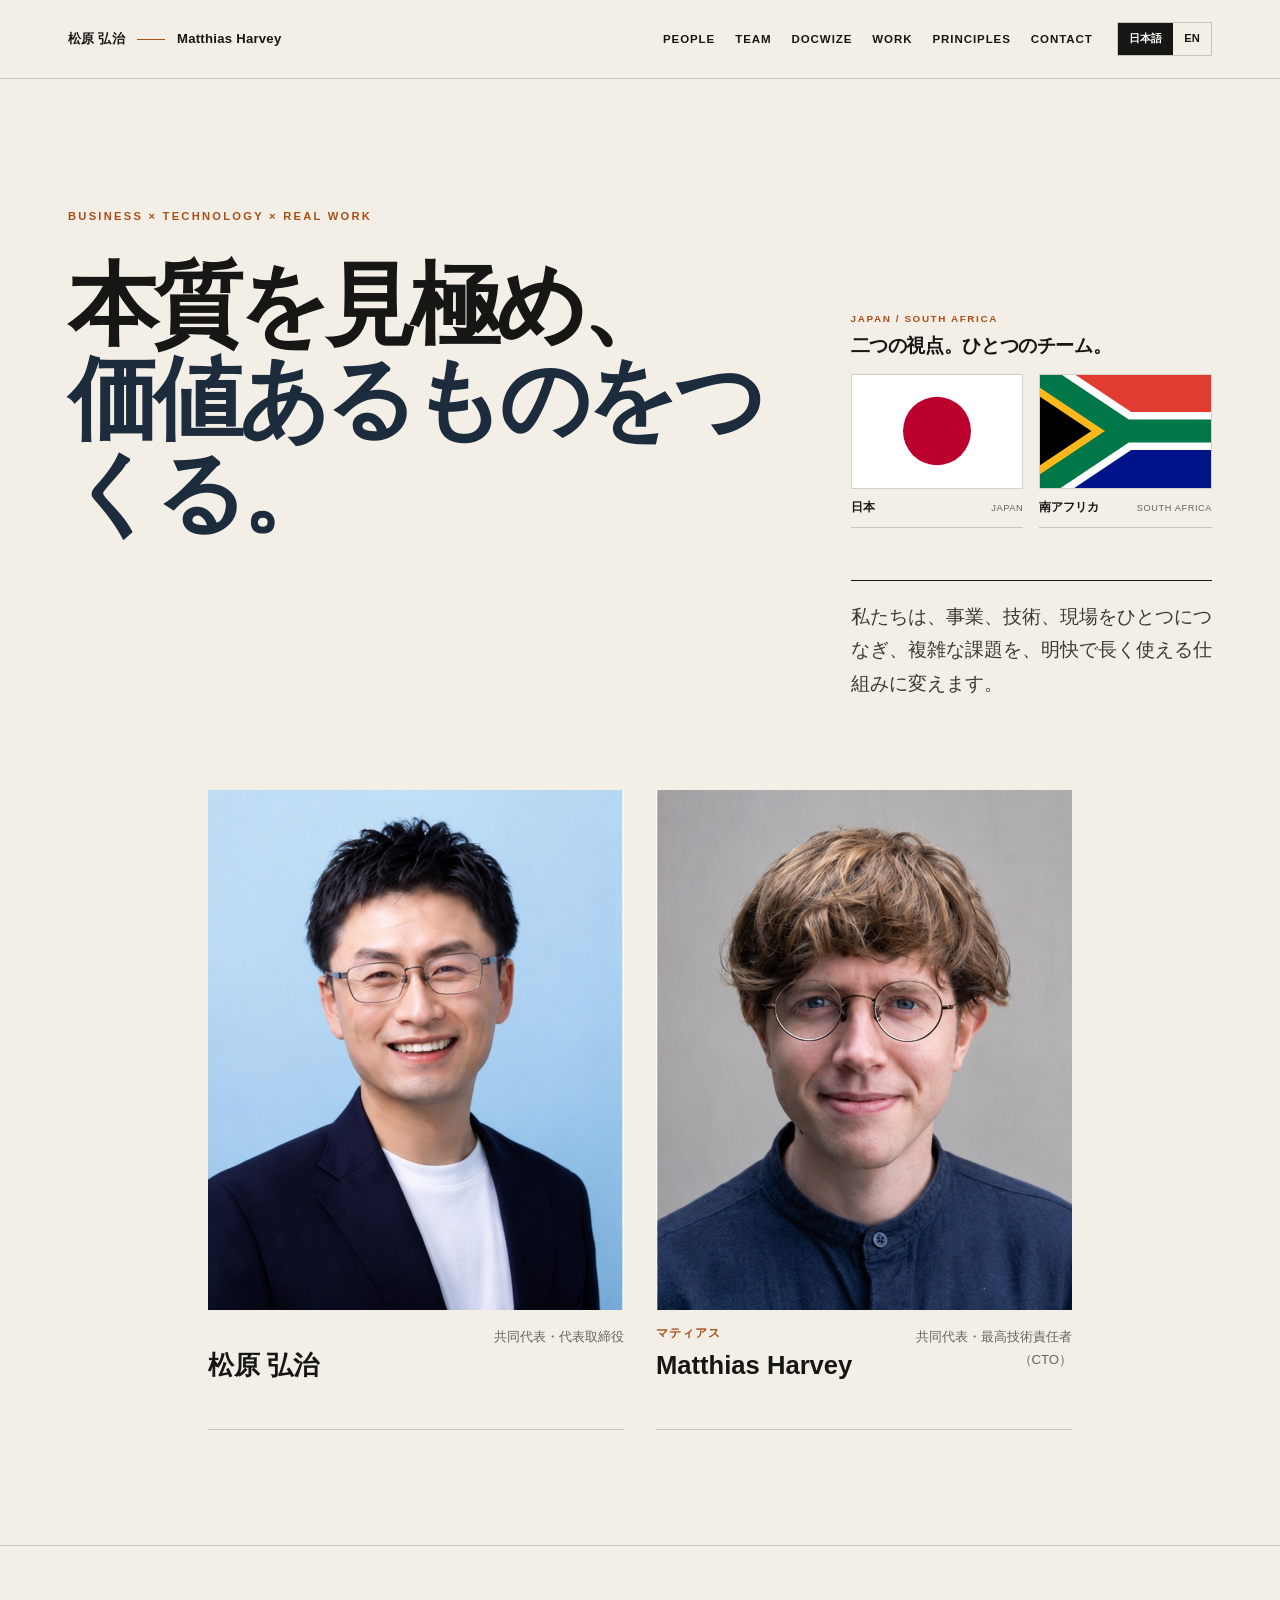
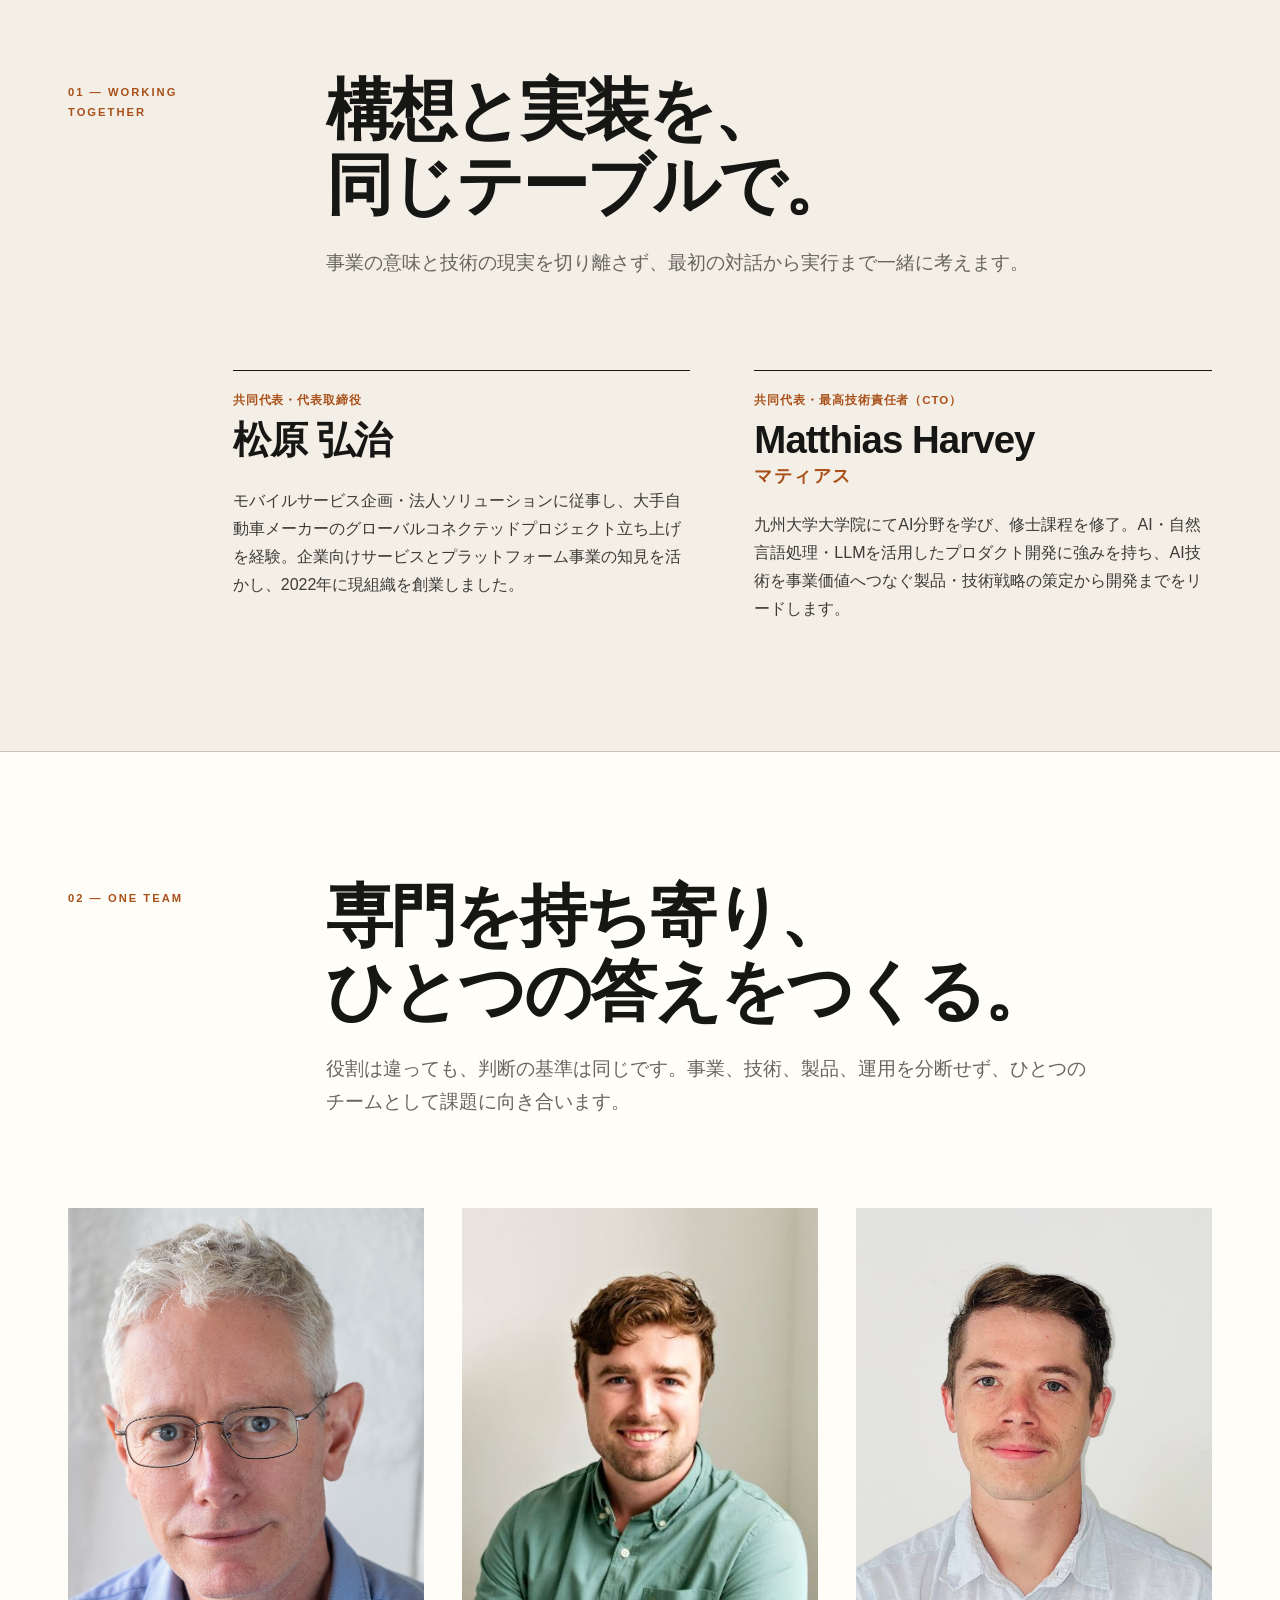
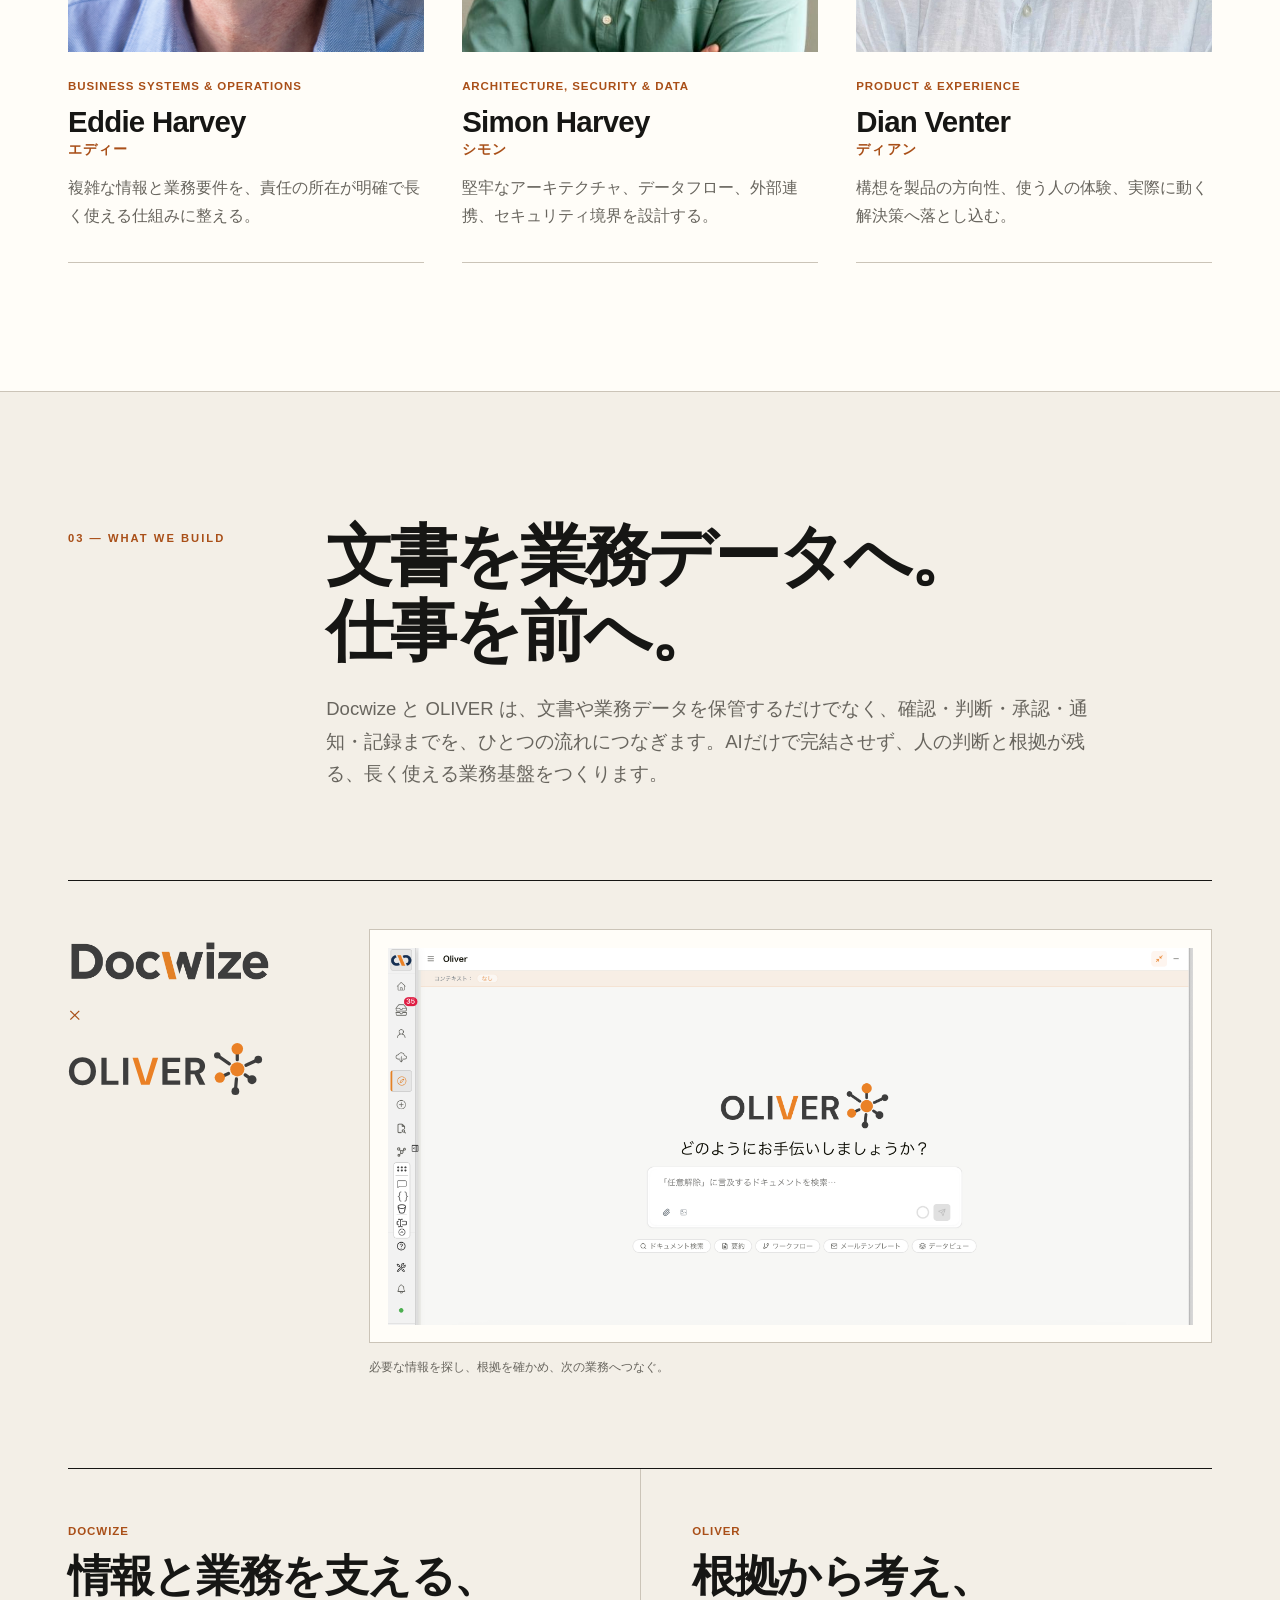
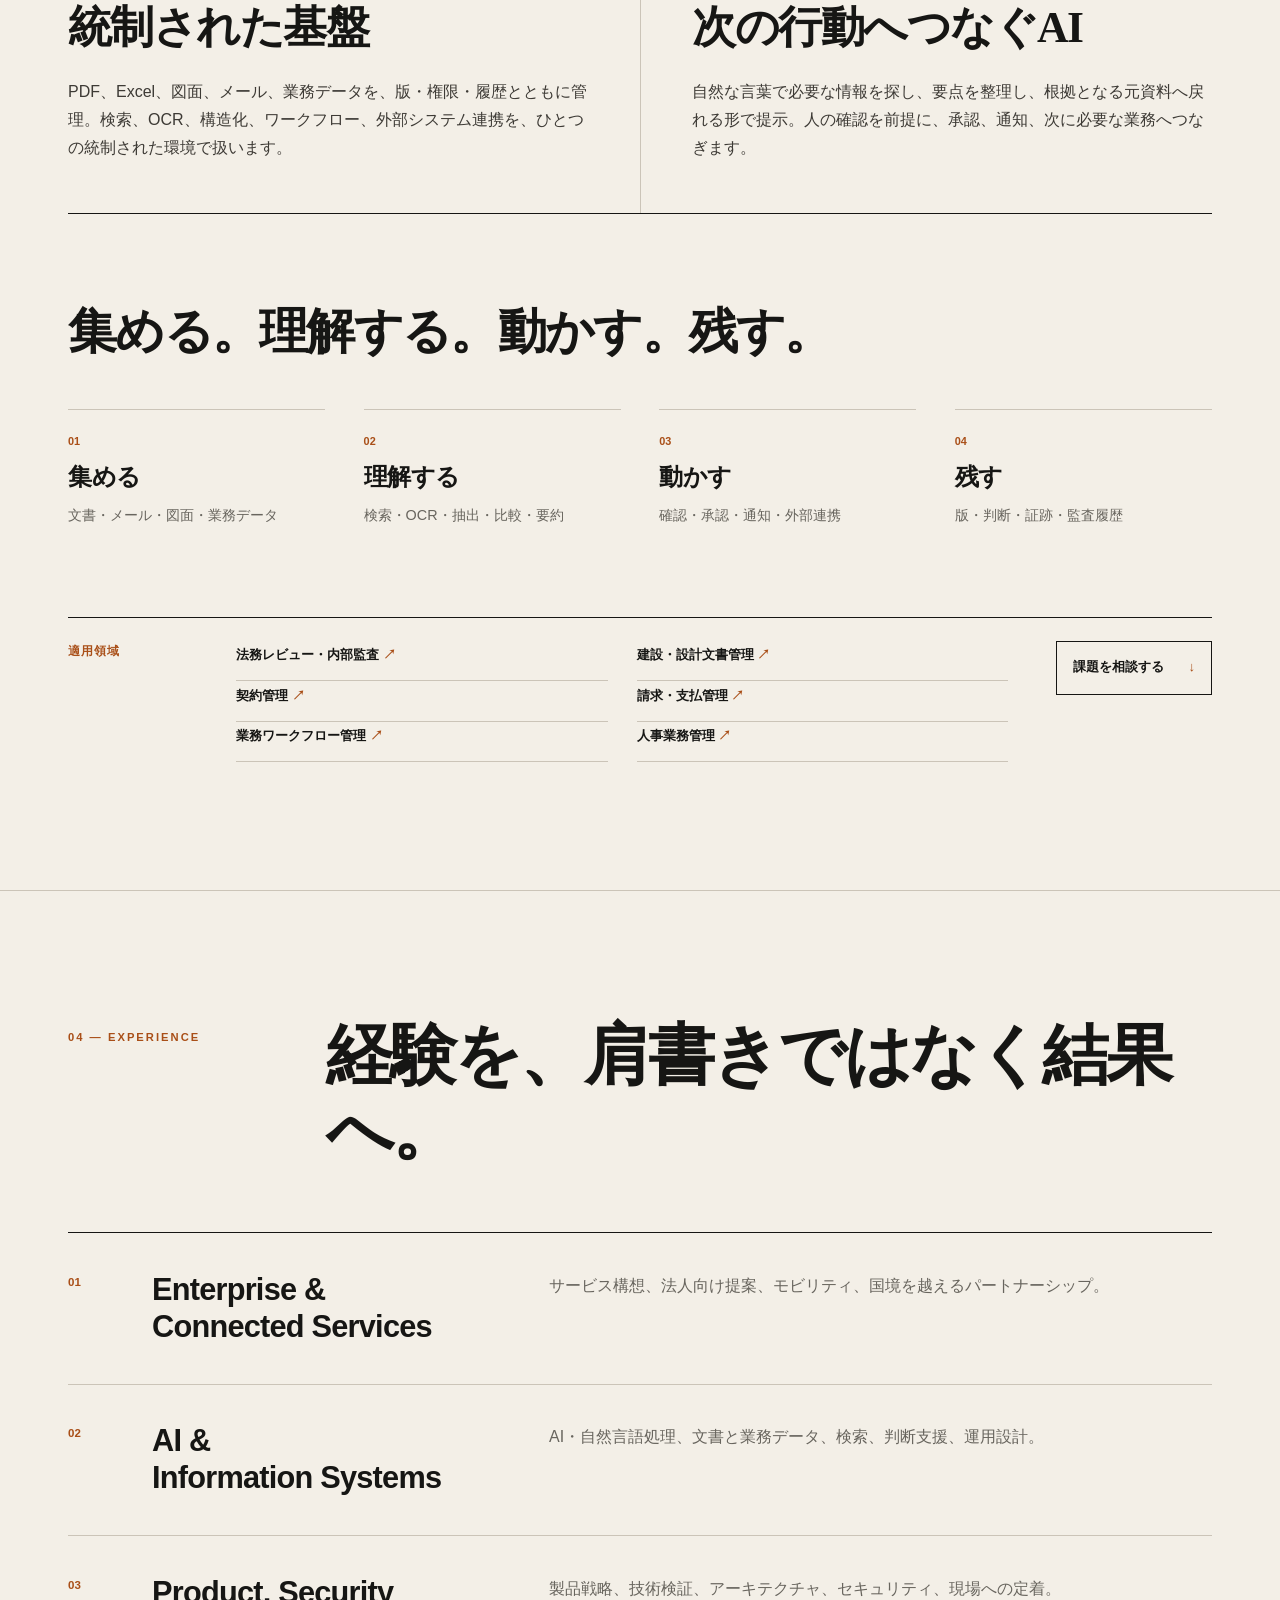
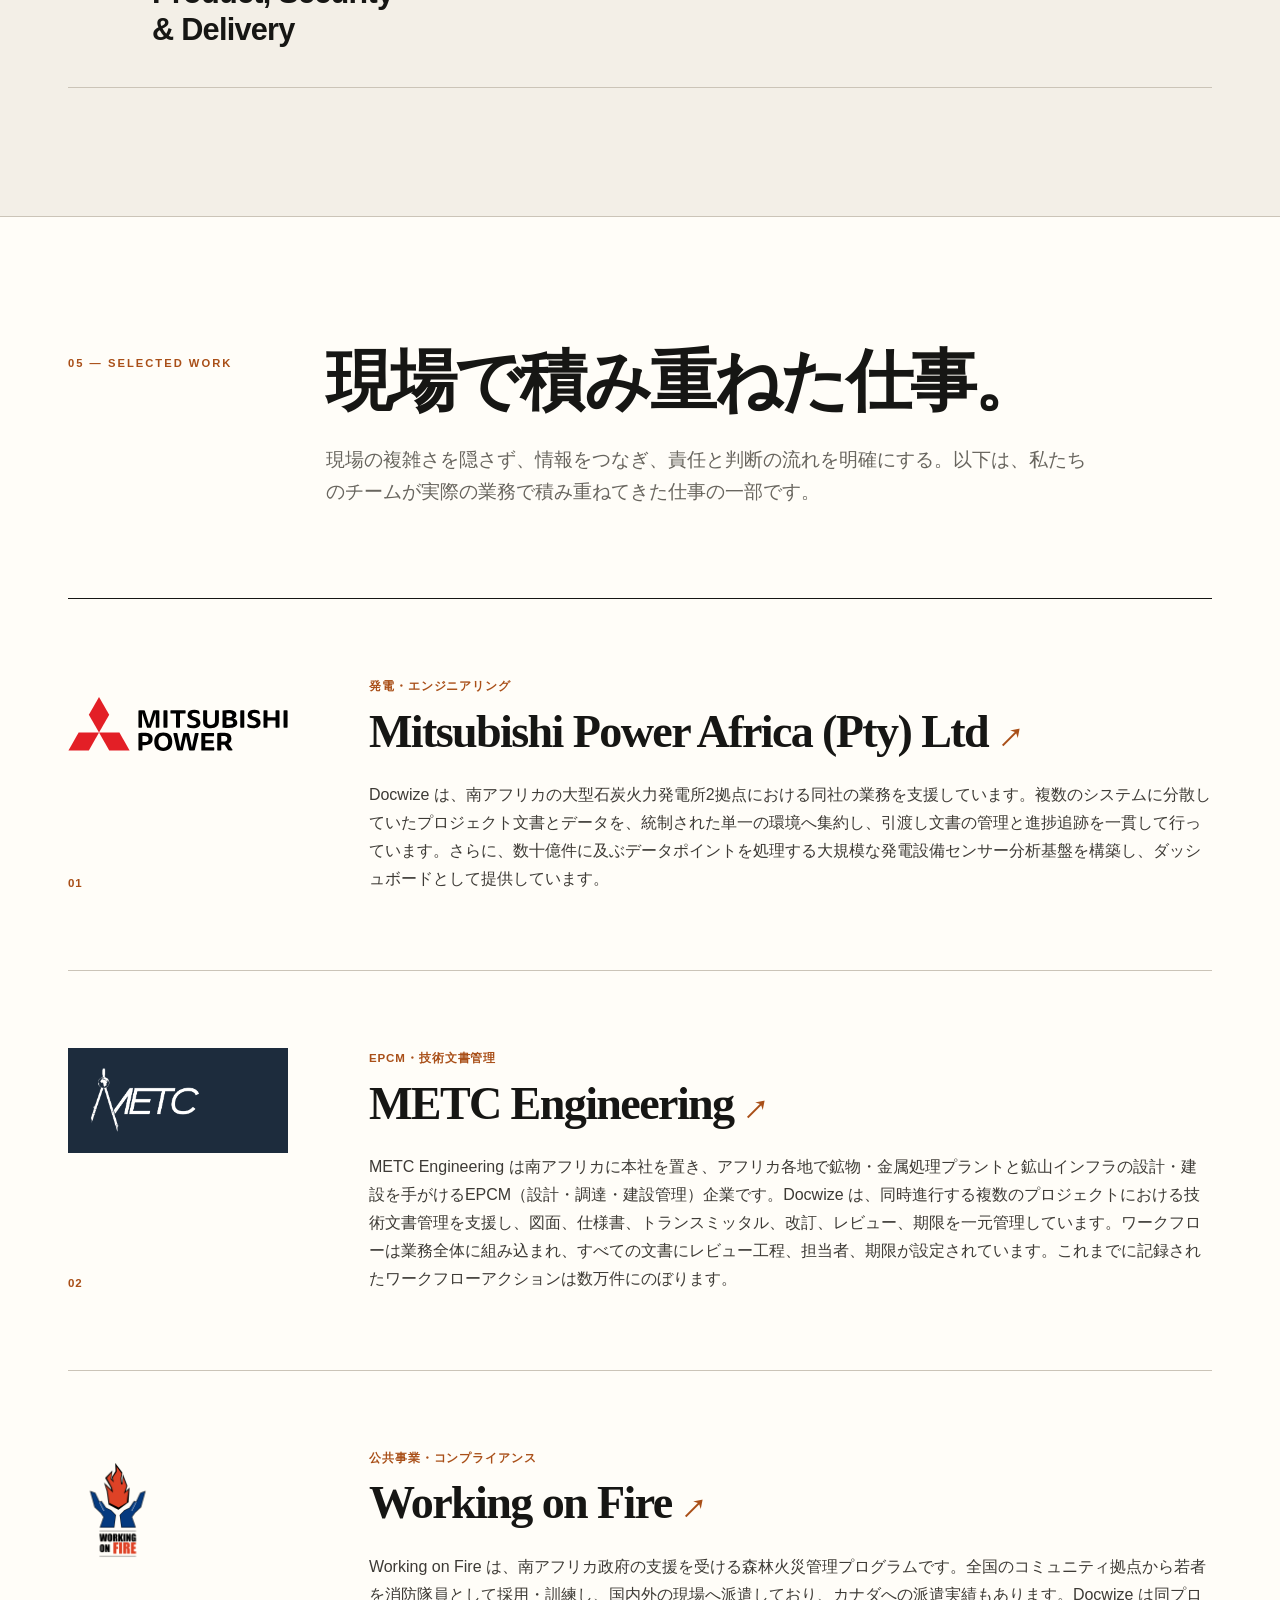
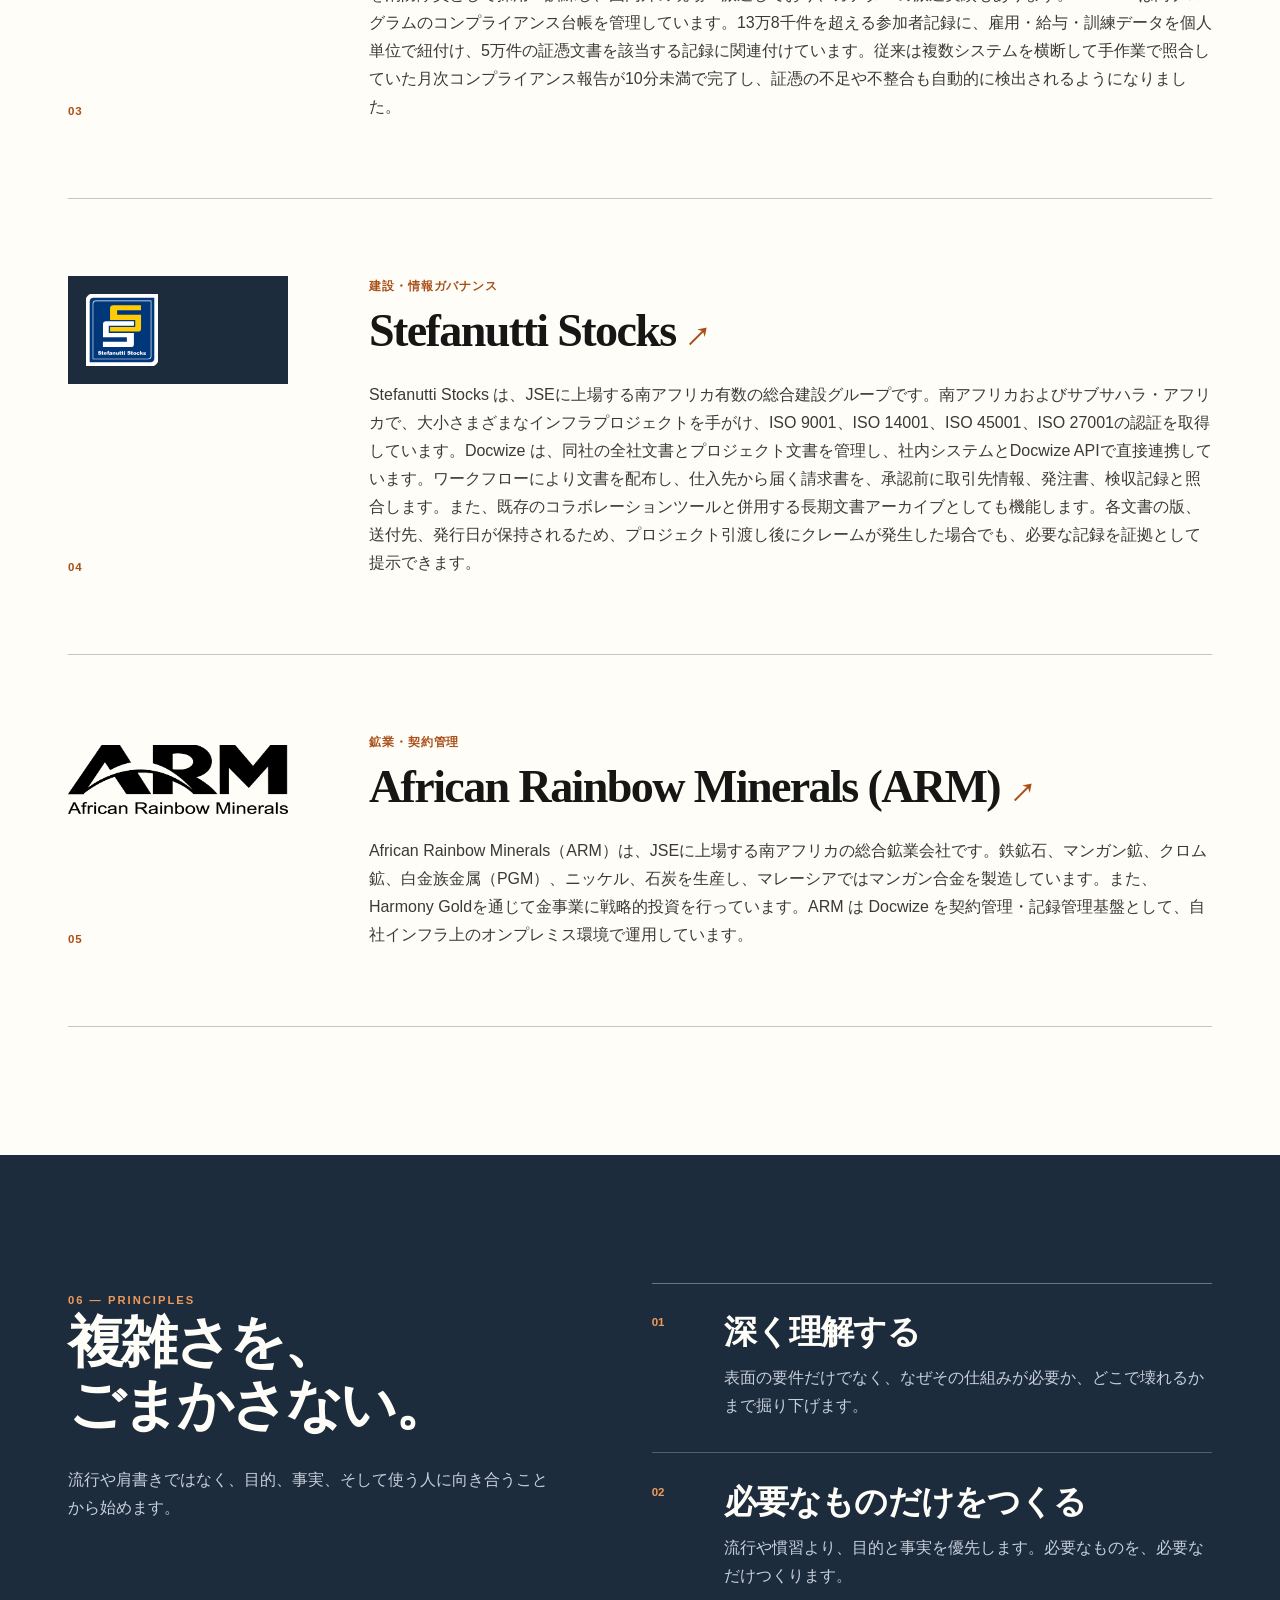
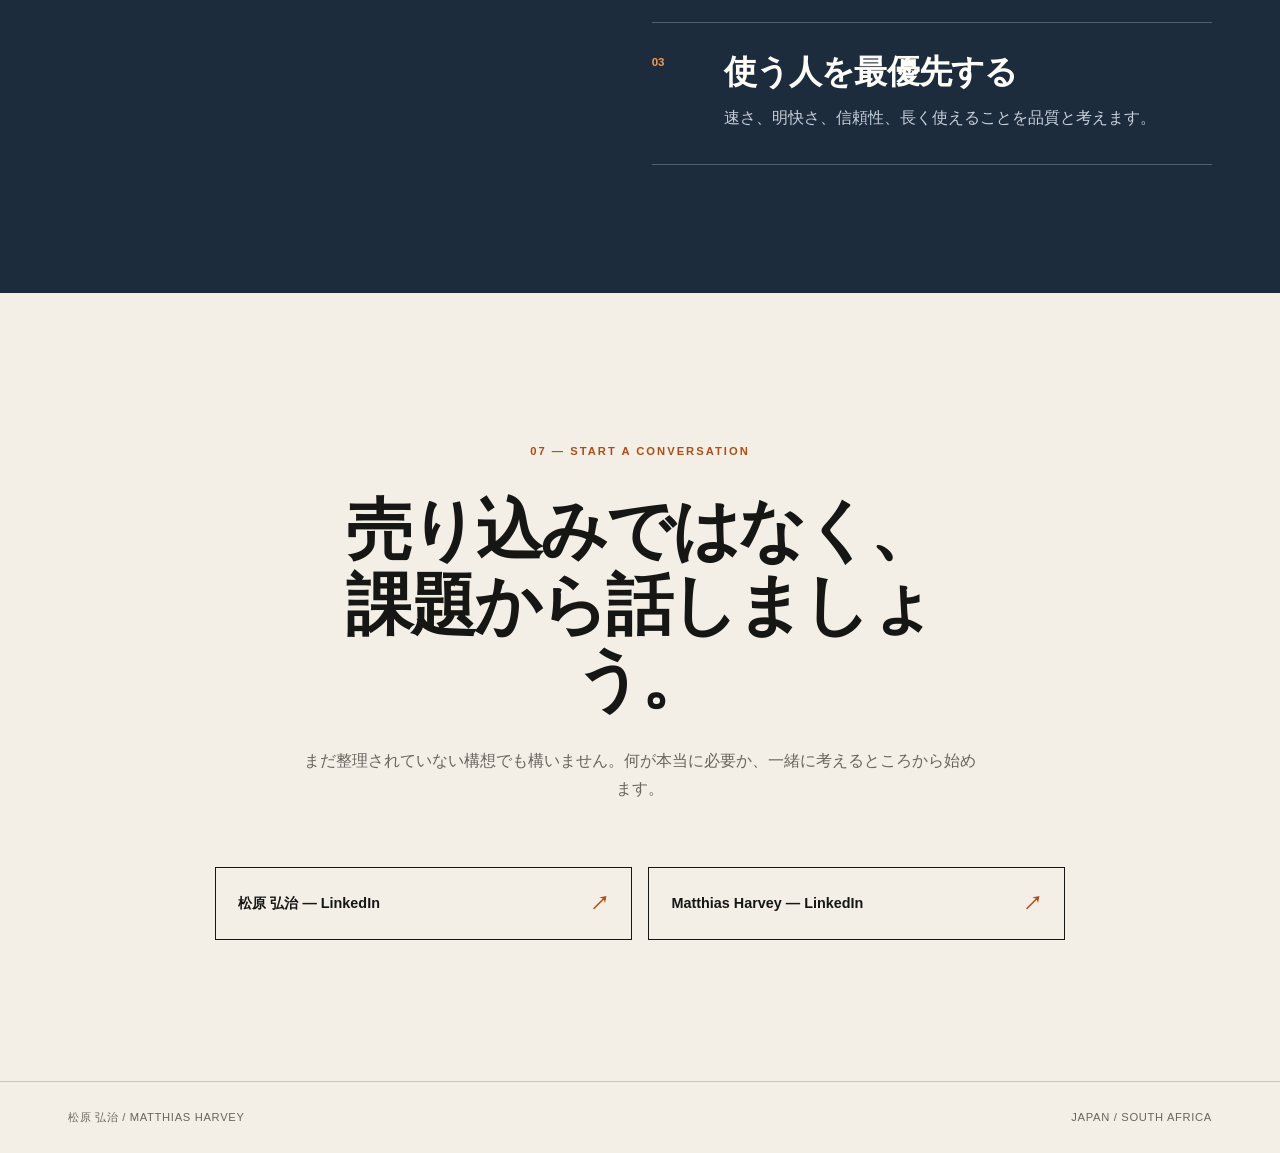
==== commit 8c227ff8: "Add Docwize and OLIVER product section" ====
--- a/index.html
+++ b/index.html
@@ -6,7 +6,7 @@
   <meta name="robots" content="index,follow">
   <meta name="description" content="事業、技術、現場をつなぎ、複雑な課題を明快で長く使える仕組みに変えるチームの紹介。">
   <title>松原 弘治 / Matthias Harvey — Team &amp; Selected Work</title>
-  <link rel="stylesheet" href="styles.css?v=20260827-4">
+  <link rel="stylesheet" href="styles.css?v=20260827-5">
   <link rel="alternate" hreflang="en" href="en/">
 </head>
 <body>
@@ -18,6 +18,7 @@
       <nav class="header-nav" aria-label="ページ内ナビゲーション">
         <a href="#leadership">People</a>
         <a href="#team">Team</a>
+        <a href="#product">Docwize</a>
         <a href="#work">Work</a>
         <a href="#principles">Principles</a>
         <a href="#contact">Contact</a>
@@ -120,10 +121,70 @@
       </div>
     </section>
 
+    <section class="section product-section" id="product" aria-labelledby="product-title">
+      <div class="wrap">
+        <div class="section-heading product-heading">
+          <p class="section-label">03 — What We Build</p>
+          <div>
+            <h2 id="product-title">文書を業務データへ。<br>仕事を前へ。</h2>
+            <p>Docwize と OLIVER は、文書や業務データを保管するだけでなく、確認・判断・承認・通知・記録までを、ひとつの流れにつなぎます。AIだけで完結させず、人の判断と根拠が残る、長く使える業務基盤をつくります。</p>
+          </div>
+        </div>
+
+        <div class="product-visual">
+          <div class="product-lockup" aria-label="DocwizeとOLIVER">
+            <figure class="product-mark"><img src="assets/product-docwize-logo.png" alt="Docwize" width="1588" height="312"></figure>
+            <span class="product-cross" aria-hidden="true">×</span>
+            <figure class="product-mark"><img src="assets/product-oliver-logo.svg" alt="OLIVER" width="150" height="40"></figure>
+          </div>
+          <figure class="product-interface">
+            <img src="assets/product-oliver-interface.png" alt="Docwizeに蓄積された情報を自然な言葉で検索・確認できるOLIVERの画面" width="2860" height="1338">
+            <figcaption>必要な情報を探し、根拠を確かめ、次の業務へつなぐ。</figcaption>
+          </figure>
+        </div>
+
+        <div class="product-roles">
+          <article>
+            <p class="role">Docwize</p>
+            <h3>情報と業務を支える、<br>統制された基盤</h3>
+            <p>PDF、Excel、図面、メール、業務データを、版・権限・履歴とともに管理。検索、OCR、構造化、ワークフロー、外部システム連携を、ひとつの統制された環境で扱います。</p>
+          </article>
+          <article>
+            <p class="role">OLIVER</p>
+            <h3>根拠から考え、<br>次の行動へつなぐAI</h3>
+            <p>自然な言葉で必要な情報を探し、要点を整理し、根拠となる元資料へ戻れる形で提示。人の確認を前提に、承認、通知、次に必要な業務へつなぎます。</p>
+          </article>
+        </div>
+
+        <div class="product-model">
+          <h3>集める。理解する。動かす。残す。</h3>
+          <div class="product-stages">
+            <article><span>01</span><h4>集める</h4><p>文書・メール・図面・業務データ</p></article>
+            <article><span>02</span><h4>理解する</h4><p>検索・OCR・抽出・比較・要約</p></article>
+            <article><span>03</span><h4>動かす</h4><p>確認・承認・通知・外部連携</p></article>
+            <article><span>04</span><h4>残す</h4><p>版・判断・証跡・監査履歴</p></article>
+          </div>
+        </div>
+
+        <div class="product-links">
+          <p class="role">適用領域</p>
+          <div class="solution-links">
+            <a href="https://organic-mobility.com/ediscovery-software" target="_blank" rel="noopener noreferrer">法務レビュー・内部監査 <span aria-hidden="true">↗</span></a>
+            <a href="https://organic-mobility.com/construction-document-management" target="_blank" rel="noopener noreferrer">建設・設計文書管理 <span aria-hidden="true">↗</span></a>
+            <a href="https://organic-mobility.com/contract-lifecycle-management" target="_blank" rel="noopener noreferrer">契約管理 <span aria-hidden="true">↗</span></a>
+            <a href="https://organic-mobility.com/accounts-payable-automation" target="_blank" rel="noopener noreferrer">請求・支払管理 <span aria-hidden="true">↗</span></a>
+            <a href="https://organic-mobility.com/workflow-automation-platform" target="_blank" rel="noopener noreferrer">業務ワークフロー管理 <span aria-hidden="true">↗</span></a>
+            <a href="https://organic-mobility.com/hr-workflow-automation" target="_blank" rel="noopener noreferrer">人事業務管理 <span aria-hidden="true">↗</span></a>
+          </div>
+          <a class="product-cta" href="#contact">課題を相談する <span aria-hidden="true">↓</span></a>
+        </div>
+      </div>
+    </section>
+
     <section class="section" id="experience" aria-labelledby="experience-title">
       <div class="wrap">
         <div class="section-heading compact-heading">
-          <p class="section-label">03 — Experience</p>
+          <p class="section-label">04 — Experience</p>
           <div>
             <h2 id="experience-title">経験を、肩書きではなく結果へ。</h2>
           </div>
@@ -151,7 +212,7 @@
     <section class="section work-section" id="work" aria-labelledby="work-title">
       <div class="wrap">
         <div class="section-heading">
-          <p class="section-label">04 — Selected Work</p>
+          <p class="section-label">05 — Selected Work</p>
           <div>
             <h2 id="work-title">現場で積み重ねた仕事。</h2>
             <p>現場の複雑さを隠さず、情報をつなぎ、責任と判断の流れを明確にする。以下は、私たちのチームが実際の業務で積み重ねてきた仕事の一部です。</p>
@@ -234,7 +295,7 @@
     <section class="principles" id="principles" aria-labelledby="principles-title">
       <div class="wrap principles-inner">
         <div class="principles-intro">
-          <p class="section-label">05 — Principles</p>
+          <p class="section-label">06 — Principles</p>
           <h2 id="principles-title">複雑さを、<br>ごまかさない。</h2>
           <p>流行や肩書きではなく、目的、事実、そして使う人に向き合うことから始めます。</p>
         </div>
@@ -257,7 +318,7 @@
 
     <section class="contact" id="contact" aria-labelledby="contact-title">
       <div class="wrap contact-inner">
-        <p class="section-label">06 — Start a Conversation</p>
+        <p class="section-label">07 — Start a Conversation</p>
         <h2 id="contact-title">売り込みではなく、<br>課題から話しましょう。</h2>
         <p>まだ整理されていない構想でも構いません。何が本当に必要か、一緒に考えるところから始めます。</p>
         <div class="contact-links">
--- a/styles.css
+++ b/styles.css
@@ -227,6 +227,74 @@
 .team-person h3 { font-size: clamp(1.45rem, 2.3vw, 2rem); }
 .team-person > p:last-child { color: var(--muted); margin: 1rem 0 0; }
 
+.product-section { background: var(--paper); }
+.product-heading { margin-bottom: clamp(3rem, 7vw, 6rem); }
+
+.product-visual {
+  align-items: start;
+  border-top: 1px solid var(--ink);
+  display: grid;
+  gap: clamp(2rem, 6vw, 6rem);
+  grid-template-columns: minmax(190px, .42fr) minmax(0, 1.58fr);
+  padding-top: clamp(2rem, 4vw, 3rem);
+}
+
+.product-lockup { align-items: flex-start; display: flex; flex-direction: column; gap: 1rem; padding-top: .4rem; }
+.product-mark { align-items: center; display: flex; height: 52px; margin: 0; width: min(100%, 205px); }
+.product-mark img { height: auto; max-height: 100%; object-fit: contain; object-position: left center; width: 100%; }
+.product-cross { color: var(--orange); font-family: "Yu Mincho", "Hiragino Mincho ProN", Georgia, serif; font-size: 1.5rem; line-height: 1; }
+
+.product-interface { margin: 0; min-width: 0; }
+.product-interface img { background: var(--white); border: 1px solid var(--line); height: auto; padding: clamp(.65rem, 1.5vw, 1.1rem); width: 100%; }
+.product-interface figcaption { color: var(--muted); font-size: .78rem; margin-top: .85rem; }
+
+.product-roles {
+  border-bottom: 1px solid var(--ink);
+  border-top: 1px solid var(--ink);
+  display: grid;
+  grid-template-columns: repeat(2, minmax(0, 1fr));
+  margin-top: clamp(3.5rem, 7vw, 6rem);
+}
+
+.product-roles article { padding: clamp(2rem, 4vw, 3.5rem) clamp(1.5rem, 4vw, 4rem) clamp(2rem, 4vw, 3.5rem) 0; }
+.product-roles article + article { border-left: 1px solid var(--line); padding-left: clamp(1.5rem, 4vw, 4rem); padding-right: 0; }
+.product-roles h3,
+.product-model > h3 {
+  font-family: "Yu Mincho", "Hiragino Mincho ProN", Georgia, serif;
+  font-weight: 600;
+  letter-spacing: -.035em;
+  line-height: 1.18;
+}
+.product-roles h3 { font-size: clamp(1.75rem, 3.4vw, 3rem); margin: .65rem 0 0; }
+.product-roles article > p:last-child { color: #3d3a35; margin: 1.5rem 0 0; max-width: 34rem; }
+
+.product-model { margin-top: clamp(3.5rem, 7vw, 6rem); }
+.product-model > h3 { font-size: clamp(1.8rem, 3.8vw, 3.2rem); margin: 0; }
+.product-stages { display: grid; gap: clamp(1.2rem, 3vw, 2.5rem); grid-template-columns: repeat(4, minmax(0, 1fr)); margin-top: clamp(2rem, 4vw, 3rem); }
+.product-stages article { border-top: 1px solid var(--line); padding-top: 1rem; }
+.product-stages span { color: var(--orange); font-size: .68rem; font-weight: 800; }
+.product-stages h4 { font-size: clamp(1.15rem, 2vw, 1.5rem); letter-spacing: -.02em; line-height: 1.2; margin: .55rem 0 0; }
+.product-stages p { color: var(--muted); font-size: .9rem; margin: .7rem 0 0; }
+
+.product-links {
+  align-items: start;
+  border-top: 1px solid var(--ink);
+  display: grid;
+  gap: clamp(1.5rem, 4vw, 3rem);
+  grid-template-columns: 120px minmax(0, 1fr) max-content;
+  margin-top: clamp(3.5rem, 7vw, 6rem);
+  padding-top: 1.4rem;
+}
+
+.solution-links { display: grid; gap: 0 1.8rem; grid-template-columns: repeat(2, minmax(0, 1fr)); }
+.solution-links a { border-bottom: 1px solid var(--line); font-size: .84rem; font-weight: 700; overflow-wrap: anywhere; padding: .15rem 0 .85rem; text-decoration: none; }
+.solution-links a:hover { color: var(--orange); }
+.solution-links small { color: var(--orange); font-size: .62rem; font-weight: 800; letter-spacing: .08em; margin-left: .35rem; }
+.solution-links span { color: var(--orange); }
+.product-cta { align-items: center; border: 1px solid var(--ink); display: flex; font-size: .82rem; font-weight: 800; gap: 1.5rem; justify-content: space-between; padding: .9rem 1rem; text-decoration: none; }
+.product-cta:hover { background: var(--ink); color: var(--white); }
+.product-cta span { color: var(--orange); }
+
 .compact-heading { margin-bottom: clamp(2.5rem, 5vw, 4.5rem); }
 
 .experience-list { border-top: 1px solid var(--ink); }
@@ -350,9 +418,18 @@
   .hero-copy { grid-template-columns: 1fr; }
   .hero-flags { max-width: 38rem; padding-top: 0; }
   .hero-lead { max-width: 38rem; }
+  .leader-portrait figcaption { gap: .15rem; grid-template-columns: 1fr; min-height: 0; }
+  .leader-portrait figcaption > span { overflow-wrap: anywhere; text-align: left; }
+  .leader-portrait strong { white-space: normal; }
+  .team-person > p { overflow-wrap: anywhere; }
   .section-heading,
   .principles-inner { grid-template-columns: 1fr; }
   .leadership-bios { margin-left: 0; }
+  .product-visual { grid-template-columns: 1fr; }
+  .product-lockup { align-items: center; flex-direction: row; padding-top: 0; }
+  .product-mark { width: min(38vw, 190px); }
+  .product-links { grid-template-columns: 1fr; }
+  .product-cta { justify-self: start; }
 }
 
 /* Stack the Experience description before its three-column minimum can overflow. */
@@ -362,21 +439,34 @@
   .client-story { gap: 1.5rem; grid-template-columns: 1fr; }
   .client-identity { align-items: end; grid-template-columns: 1fr auto; }
   .client-logo-link { min-height: 76px; }
+  .product-roles { grid-template-columns: 1fr; }
+  .product-roles article { padding-right: 0; }
+  .product-roles article + article { border-left: 0; border-top: 1px solid var(--line); padding-left: 0; }
+  .product-stages { grid-template-columns: repeat(2, minmax(0, 1fr)); }
 }
 
 @media (max-width: 640px) {
   .name-lockup { align-items: flex-start; flex-direction: column; gap: .1rem; }
   .name-lockup i { display: none; }
   .portrait-pair { grid-template-columns: 1fr; }
+  .client-identity { gap: 1rem; }
   .hero-flag figcaption { align-items: flex-start; flex-direction: column; gap: .05rem; }
   .leader-portrait figcaption { gap: .15rem; grid-template-columns: 1fr; min-height: 0; }
   .leader-portrait figcaption > span { text-align: left; }
+  .principles h2 .no-break { display: inline-block; max-width: 100%; overflow-wrap: anywhere; white-space: normal; }
+  .product-stages,
+  .solution-links { grid-template-columns: 1fr; }
   .leadership-bios,
   .team-grid,
   .contact-links { grid-template-columns: 1fr; }
   .footer-inner { align-items: flex-start; flex-direction: column; }
 }
 
+@media (max-width: 480px) {
+  .product-lockup { gap: .5rem; justify-content: space-between; }
+  .product-mark { width: min(30vw, 140px); }
+}
+
 @media (prefers-reduced-motion: reduce) {
   html { scroll-behavior: auto; }
 }
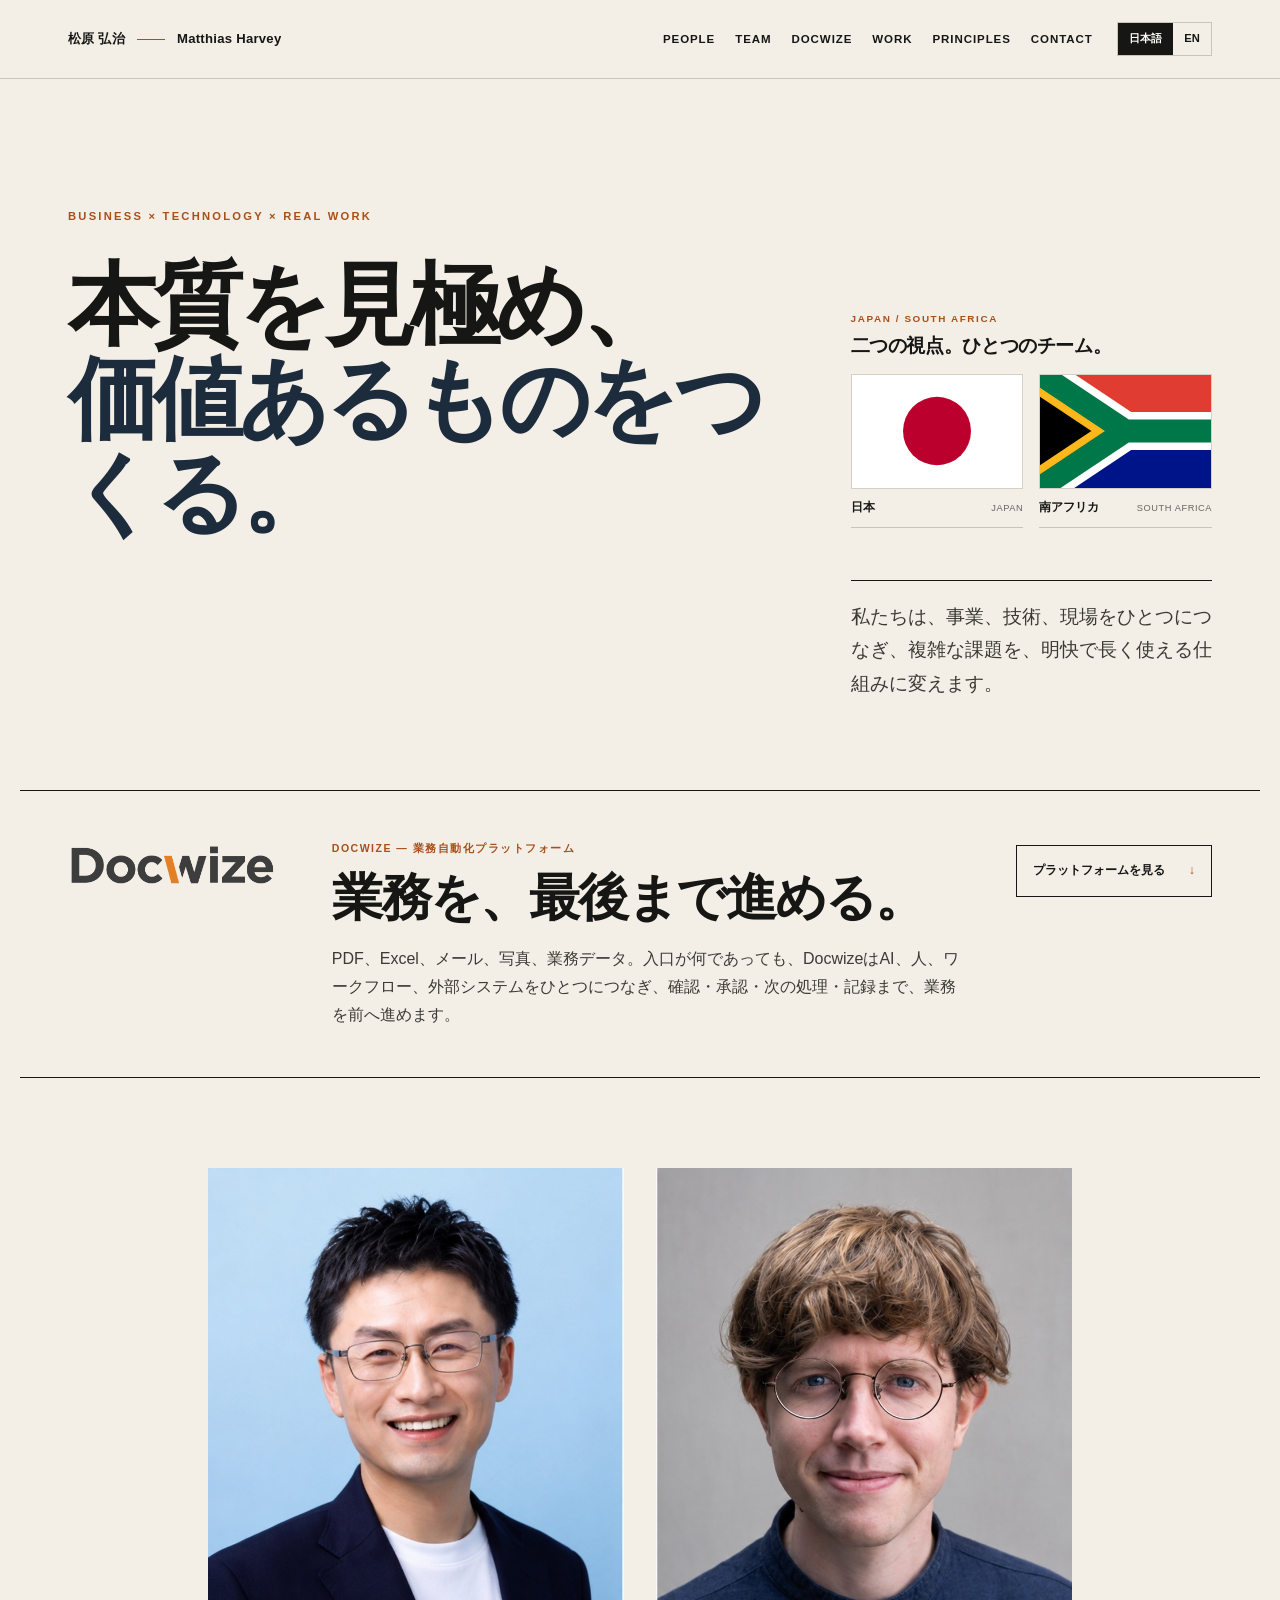
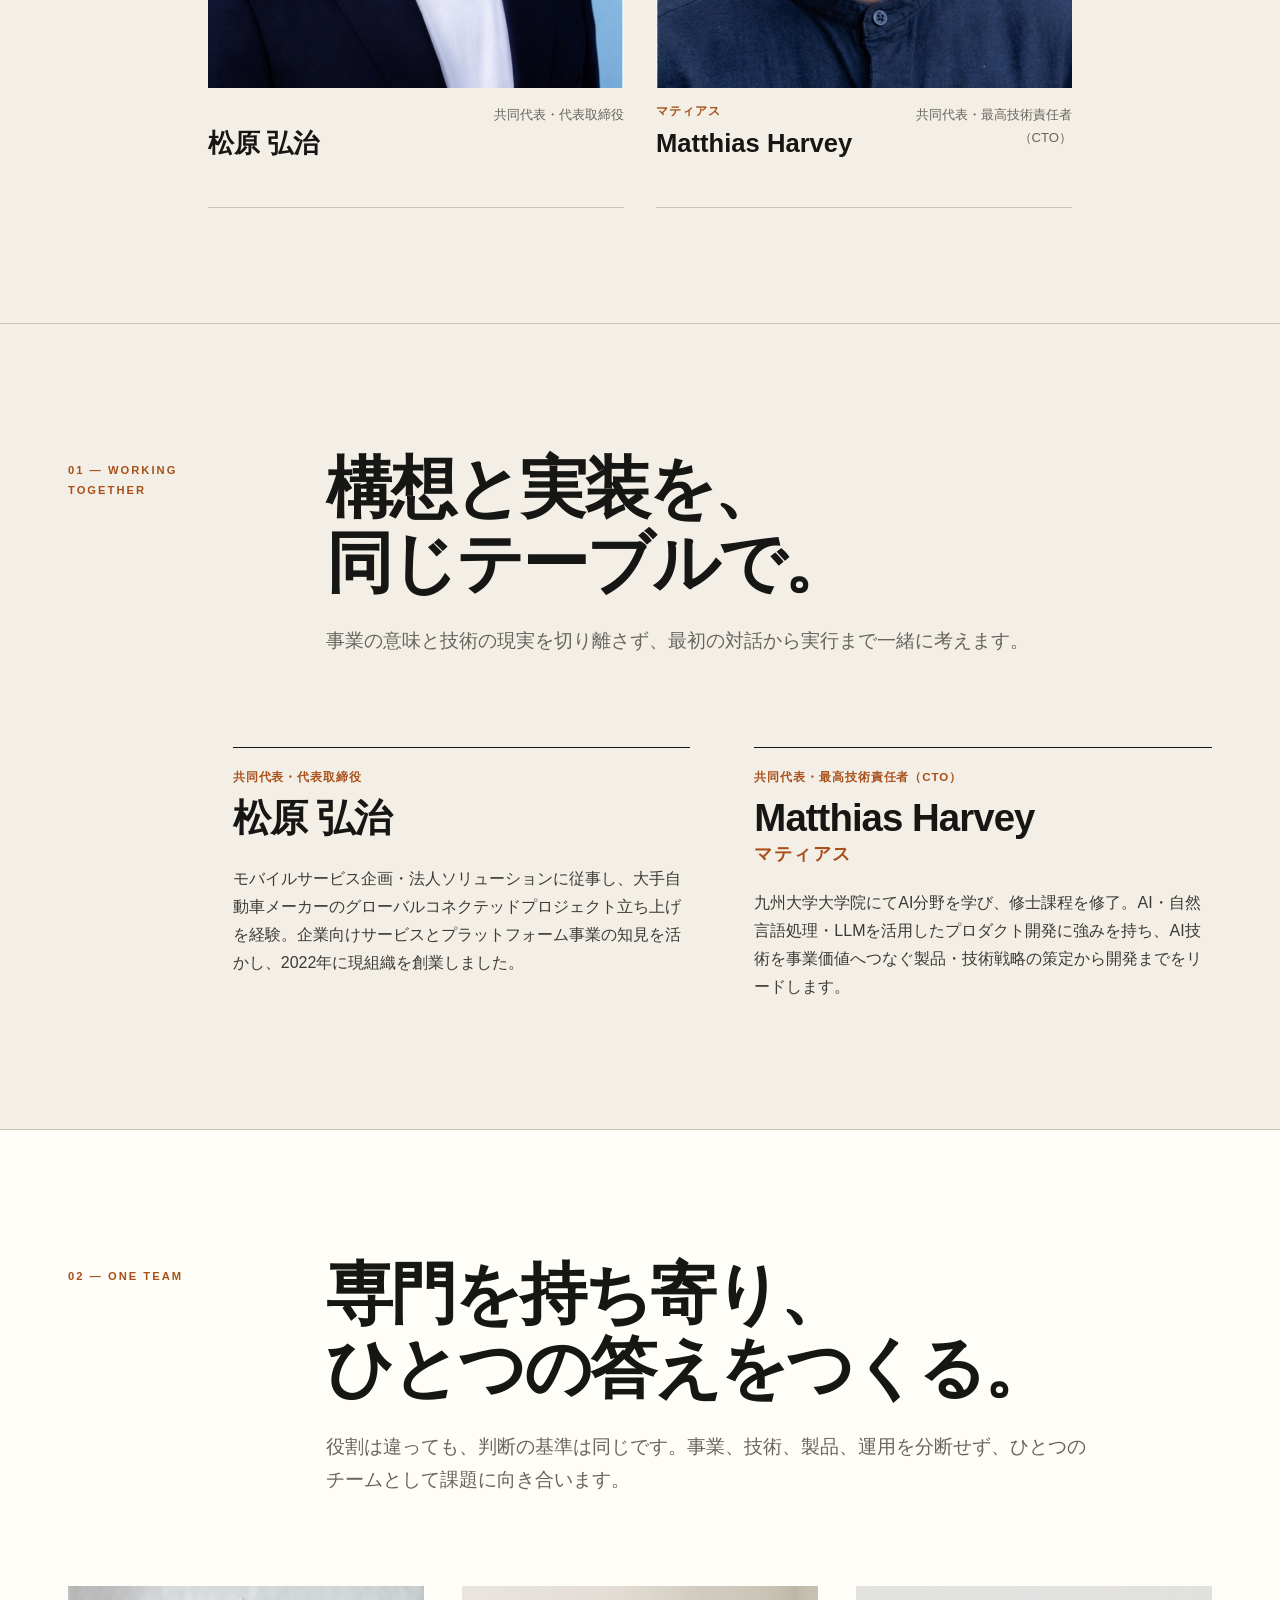
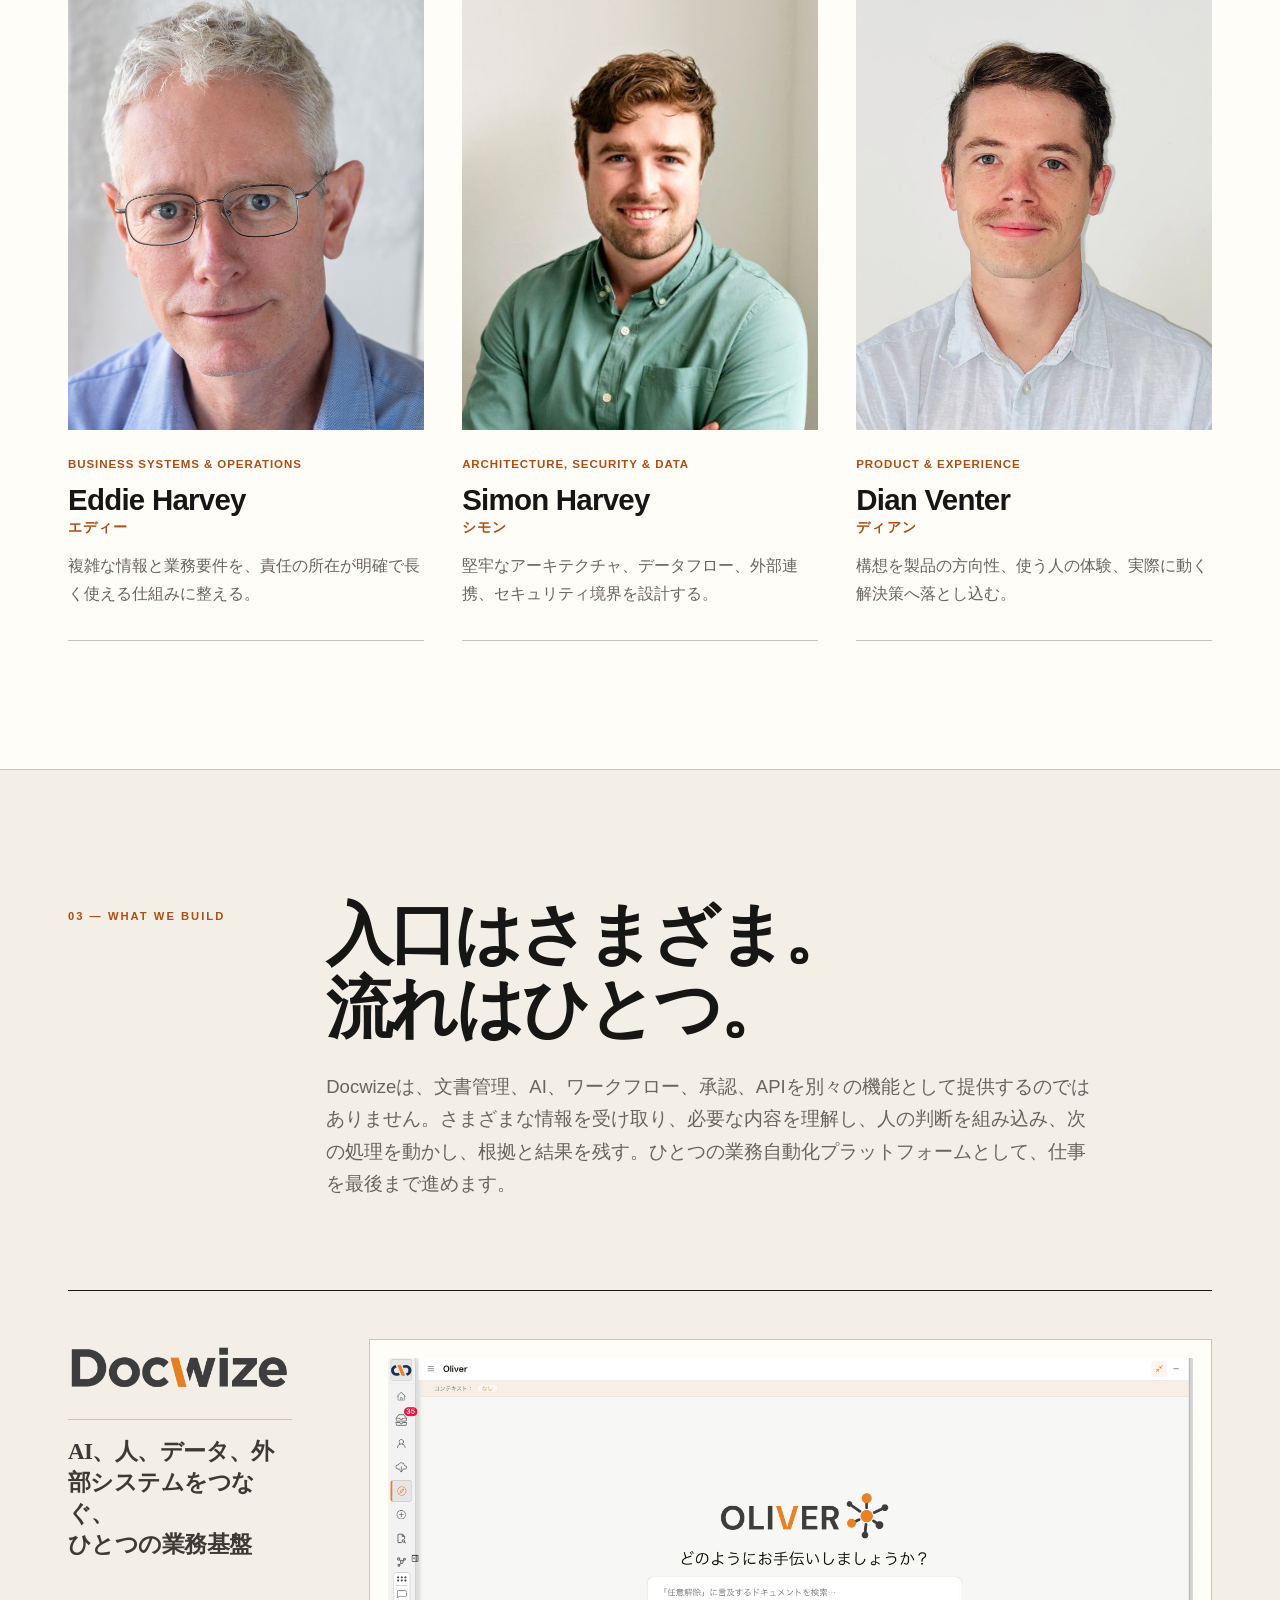
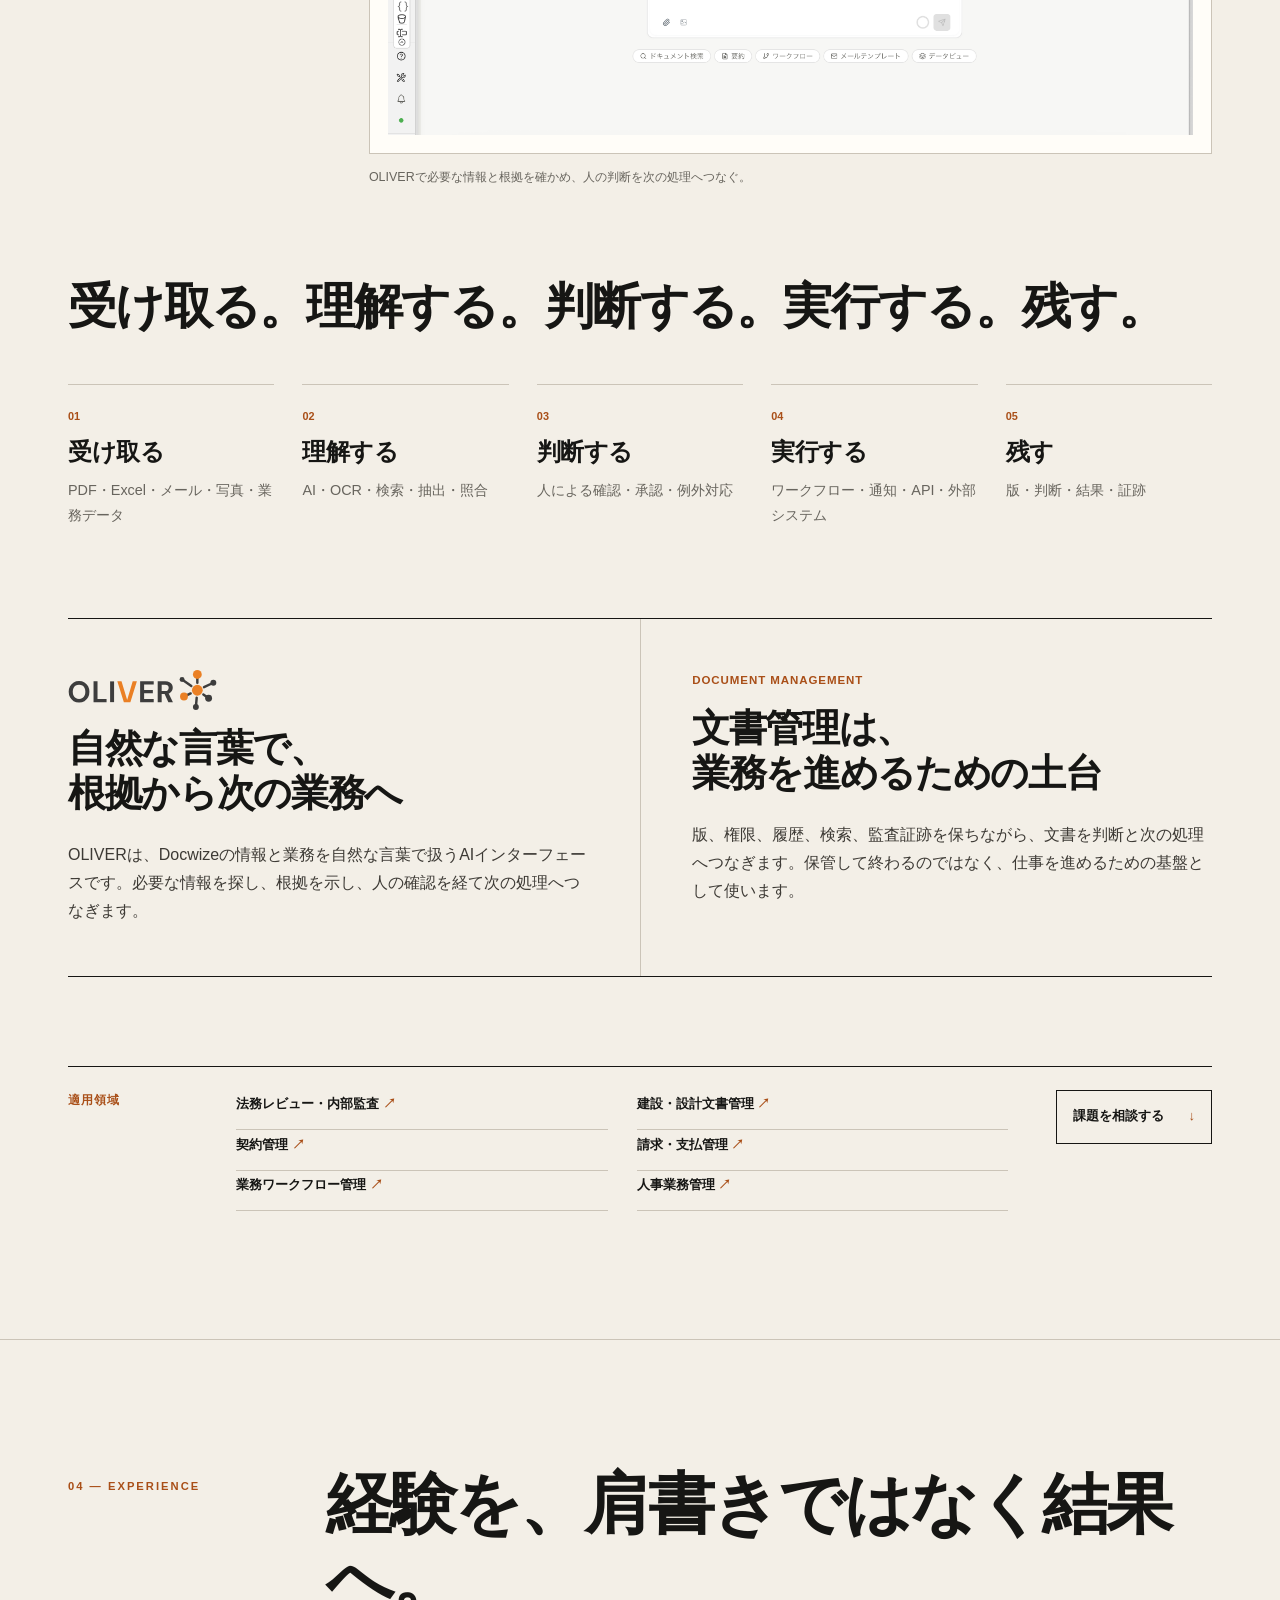
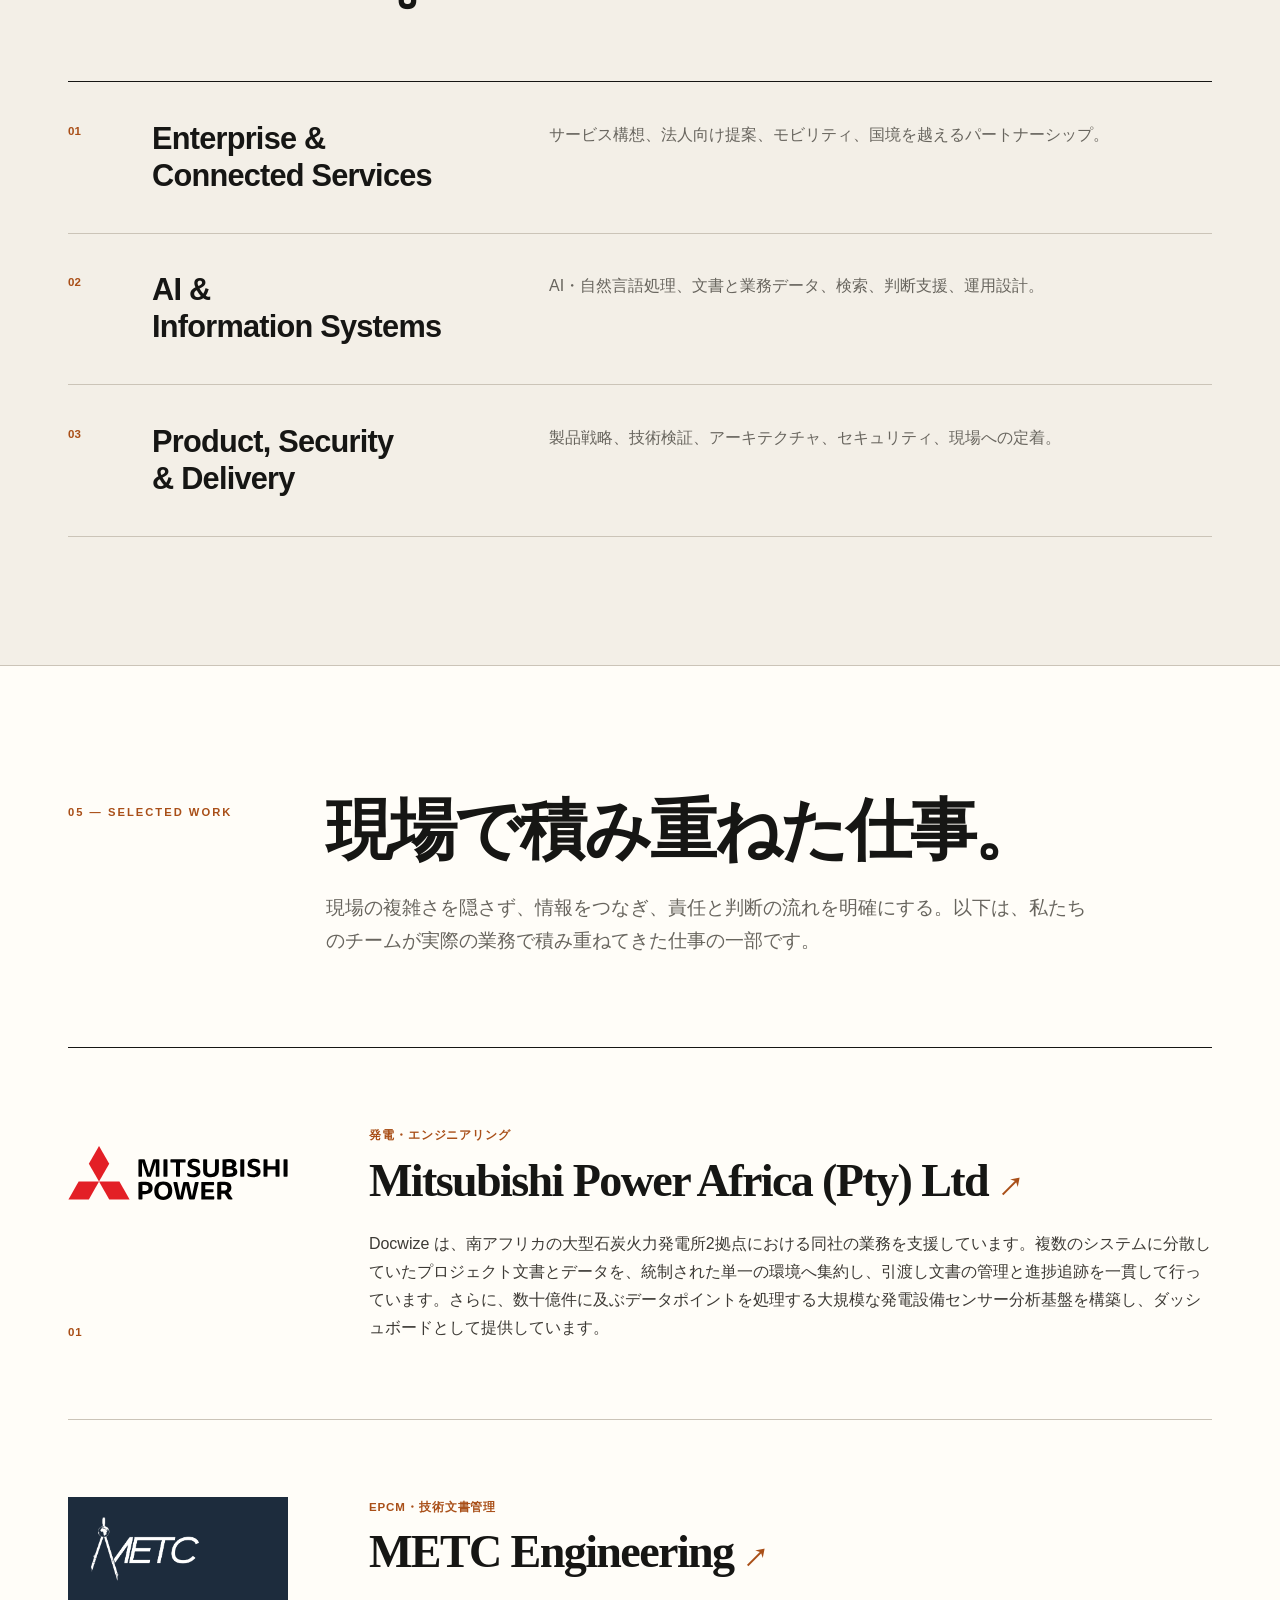
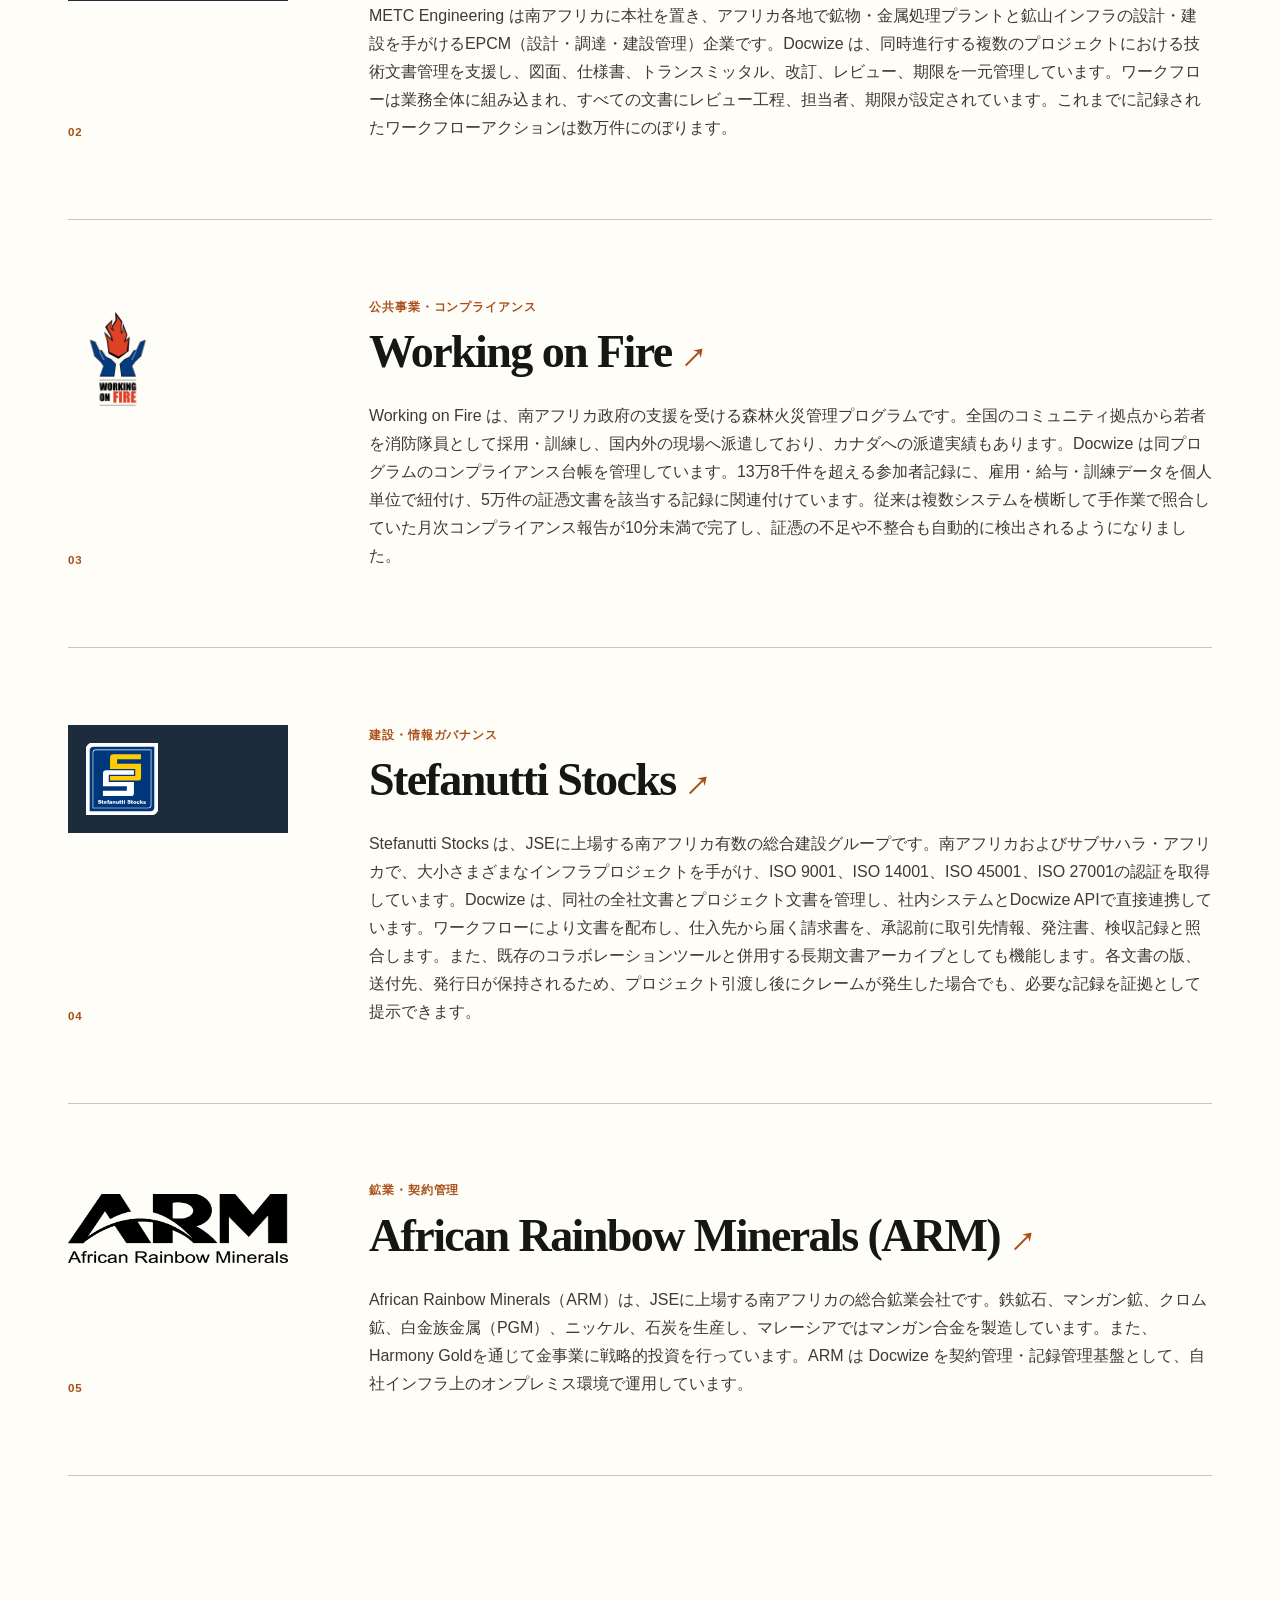
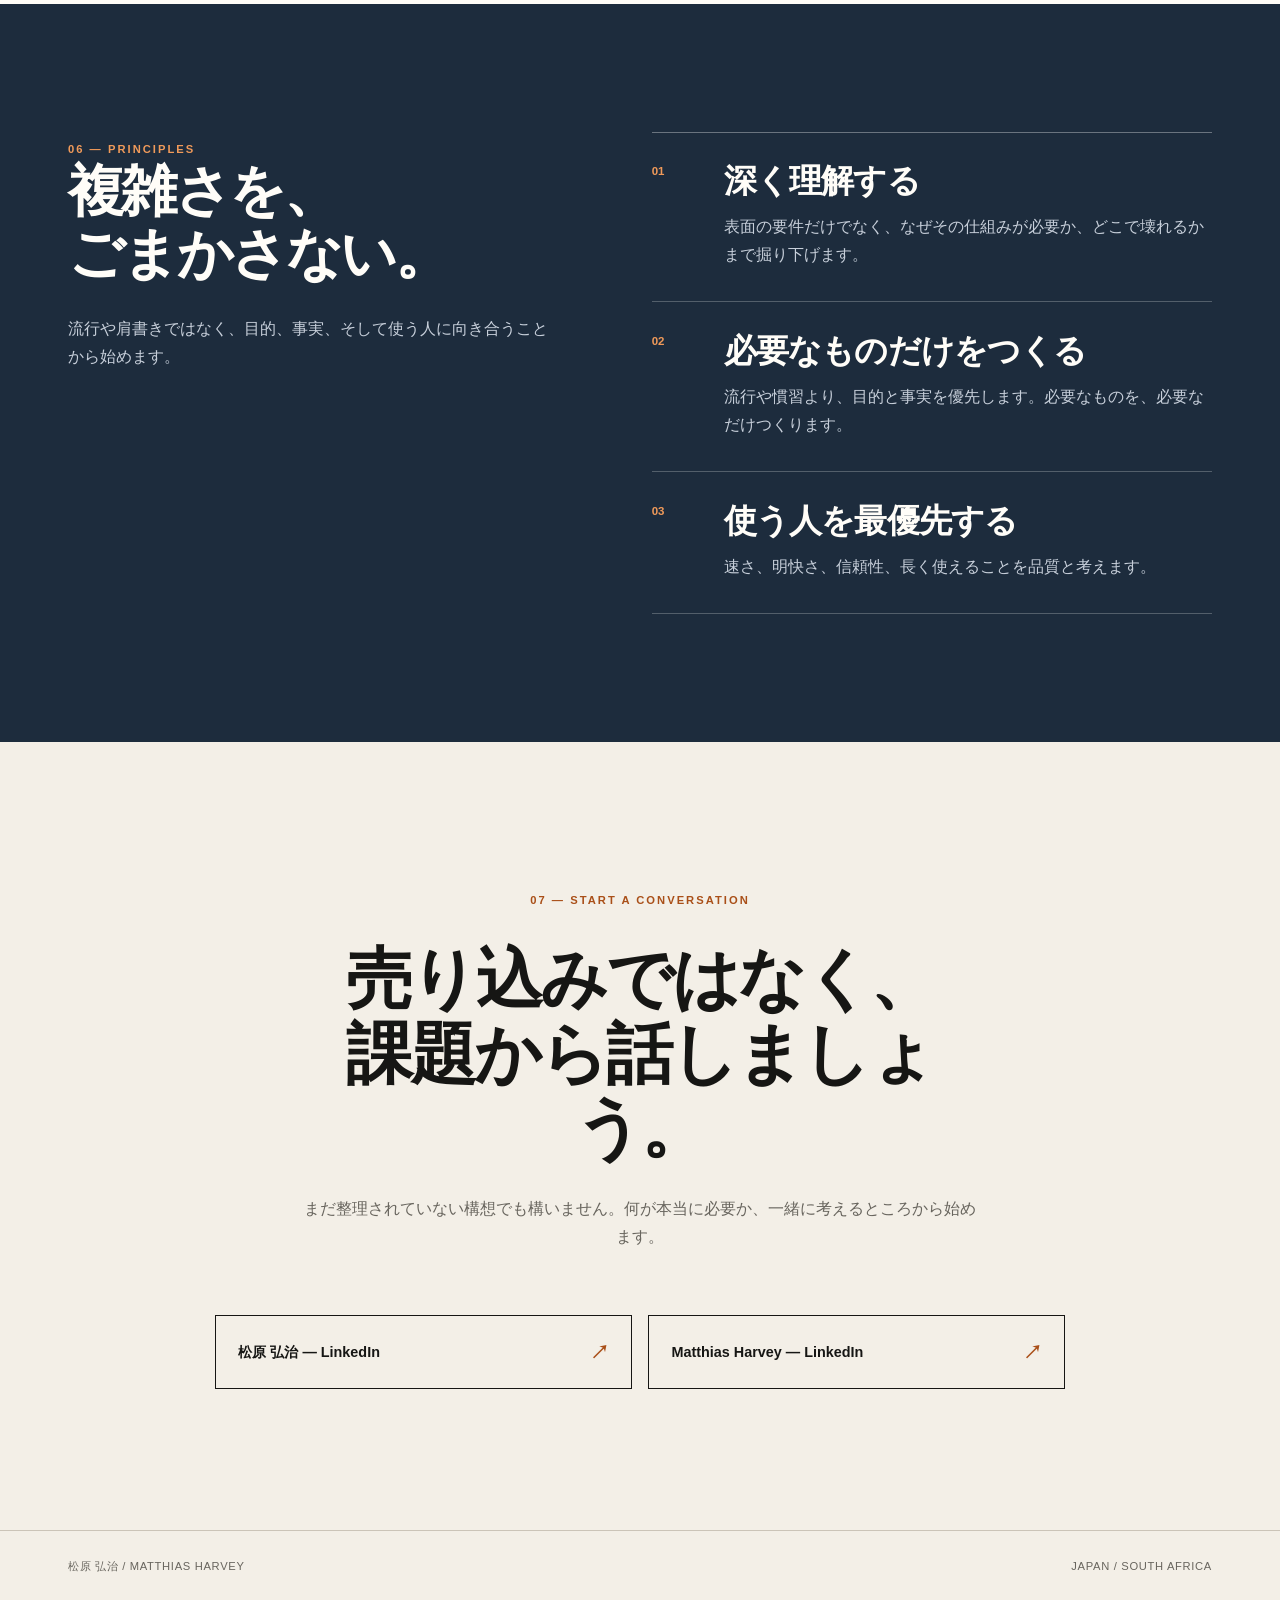
==== commit ba00a48f: "Reframe Docwize as business automation platform" ====
--- a/index.html
+++ b/index.html
@@ -4,9 +4,9 @@
   <meta charset="utf-8">
   <meta name="viewport" content="width=device-width, initial-scale=1">
   <meta name="robots" content="index,follow">
-  <meta name="description" content="事業、技術、現場をつなぎ、複雑な課題を明快で長く使える仕組みに変えるチームの紹介。">
-  <title>松原 弘治 / Matthias Harvey — Team &amp; Selected Work</title>
-  <link rel="stylesheet" href="styles.css?v=20260827-5">
+  <meta name="description" content="AI、人、データ、外部システムをつなぎ、文書やメールなどの情報から確認・承認・次の処理・記録までを進める業務自動化プラットフォーム。">
+  <title>Docwize — 業務自動化プラットフォーム</title>
+  <link rel="stylesheet" href="styles.css?v=20260828-1">
   <link rel="alternate" hreflang="en" href="en/">
 </head>
 <body>
@@ -53,6 +53,15 @@
           <p class="hero-lead">私たちは、事業、技術、現場をひとつにつなぎ、複雑な課題を、明快で長く使える仕組みに変えます。</p>
         </div>
       </div>
+      <div class="wrap hero-platform" id="platform-bridge" aria-labelledby="hero-platform-title">
+        <figure class="hero-platform-mark"><img src="assets/product-docwize-logo.png" alt="Docwize" width="1588" height="312"></figure>
+        <div class="hero-platform-copy">
+          <p class="hero-platform-label">DOCWIZE — 業務自動化プラットフォーム</p>
+          <h2 id="hero-platform-title">業務を、最後まで進める。</h2>
+          <p>PDF、Excel、メール、写真、業務データ。入口が何であっても、DocwizeはAI、人、ワークフロー、外部システムをひとつにつなぎ、確認・承認・次の処理・記録まで、業務を前へ進めます。</p>
+        </div>
+        <a class="hero-platform-link" href="#product">プラットフォームを見る <span aria-hidden="true">↓</span></a>
+      </div>
       <div class="wrap portrait-pair" aria-label="松原 弘治とMatthias Harvey">
         <figure class="leader-portrait leader-koji">
           <div class="portrait-frame"><img src="assets/koji-matsubara.jpg" alt="松原 弘治" width="724" height="1086"></div>
@@ -126,44 +135,44 @@
         <div class="section-heading product-heading">
           <p class="section-label">03 — What We Build</p>
           <div>
-            <h2 id="product-title">文書を業務データへ。<br>仕事を前へ。</h2>
-            <p>Docwize と OLIVER は、文書や業務データを保管するだけでなく、確認・判断・承認・通知・記録までを、ひとつの流れにつなぎます。AIだけで完結させず、人の判断と根拠が残る、長く使える業務基盤をつくります。</p>
+            <h2 id="product-title">入口はさまざま。<br>流れはひとつ。</h2>
+            <p>Docwizeは、文書管理、AI、ワークフロー、承認、APIを別々の機能として提供するのではありません。さまざまな情報を受け取り、必要な内容を理解し、人の判断を組み込み、次の処理を動かし、根拠と結果を残す。ひとつの業務自動化プラットフォームとして、仕事を最後まで進めます。</p>
           </div>
         </div>
 
         <div class="product-visual">
-          <div class="product-lockup" aria-label="DocwizeとOLIVER">
-            <figure class="product-mark"><img src="assets/product-docwize-logo.png" alt="Docwize" width="1588" height="312"></figure>
-            <span class="product-cross" aria-hidden="true">×</span>
-            <figure class="product-mark"><img src="assets/product-oliver-logo.svg" alt="OLIVER" width="150" height="40"></figure>
+          <div class="product-platform-brand">
+            <figure><img src="assets/product-docwize-logo.png" alt="Docwize" width="1588" height="312"></figure>
+            <p>AI、人、データ、外部システムをつなぐ、<br>ひとつの業務基盤</p>
           </div>
           <figure class="product-interface">
             <img src="assets/product-oliver-interface.png" alt="Docwizeに蓄積された情報を自然な言葉で検索・確認できるOLIVERの画面" width="2860" height="1338">
-            <figcaption>必要な情報を探し、根拠を確かめ、次の業務へつなぐ。</figcaption>
+            <figcaption>OLIVERで必要な情報と根拠を確かめ、人の判断を次の処理へつなぐ。</figcaption>
           </figure>
         </div>
 
-        <div class="product-roles">
-          <article>
-            <p class="role">Docwize</p>
-            <h3>情報と業務を支える、<br>統制された基盤</h3>
-            <p>PDF、Excel、図面、メール、業務データを、版・権限・履歴とともに管理。検索、OCR、構造化、ワークフロー、外部システム連携を、ひとつの統制された環境で扱います。</p>
-          </article>
-          <article>
-            <p class="role">OLIVER</p>
-            <h3>根拠から考え、<br>次の行動へつなぐAI</h3>
-            <p>自然な言葉で必要な情報を探し、要点を整理し、根拠となる元資料へ戻れる形で提示。人の確認を前提に、承認、通知、次に必要な業務へつなぎます。</p>
-          </article>
-        </div>
-
         <div class="product-model">
-          <h3>集める。理解する。動かす。残す。</h3>
+          <h3>受け取る。理解する。判断する。実行する。残す。</h3>
           <div class="product-stages">
-            <article><span>01</span><h4>集める</h4><p>文書・メール・図面・業務データ</p></article>
-            <article><span>02</span><h4>理解する</h4><p>検索・OCR・抽出・比較・要約</p></article>
-            <article><span>03</span><h4>動かす</h4><p>確認・承認・通知・外部連携</p></article>
-            <article><span>04</span><h4>残す</h4><p>版・判断・証跡・監査履歴</p></article>
-          </div>
+            <article><span>01</span><h4>受け取る</h4><p>PDF・Excel・メール・写真・業務データ</p></article>
+            <article><span>02</span><h4>理解する</h4><p>AI・OCR・検索・抽出・照合</p></article>
+            <article><span>03</span><h4>判断する</h4><p>人による確認・承認・例外対応</p></article>
+            <article><span>04</span><h4>実行する</h4><p>ワークフロー・通知・API・外部システム</p></article>
+            <article><span>05</span><h4>残す</h4><p>版・判断・結果・証跡</p></article>
+          </div>
+        </div>
+
+        <div class="product-notes">
+          <article class="product-note product-note-oliver">
+            <figure><img src="assets/product-oliver-logo.svg" alt="OLIVER" width="150" height="40"></figure>
+            <h3>自然な言葉で、<br>根拠から次の業務へ</h3>
+            <p>OLIVERは、Docwizeの情報と業務を自然な言葉で扱うAIインターフェースです。必要な情報を探し、根拠を示し、人の確認を経て次の処理へつなぎます。</p>
+          </article>
+          <article class="product-note">
+            <p class="role">DOCUMENT MANAGEMENT</p>
+            <h3>文書管理は、<br>業務を進めるための土台</h3>
+            <p>版、権限、履歴、検索、監査証跡を保ちながら、文書を判断と次の処理へつなぎます。保管して終わるのではなく、仕事を進めるための基盤として使います。</p>
+          </article>
         </div>
 
         <div class="product-links">
--- a/styles.css
+++ b/styles.css
@@ -127,6 +127,34 @@
   margin: 0;
   padding-top: 1.2rem;
 }
+
+.hero-platform {
+  align-items: start;
+  border-bottom: 1px solid var(--ink);
+  border-top: 1px solid var(--ink);
+  display: grid;
+  gap: clamp(1.5rem, 4vw, 4rem);
+  grid-template-columns: minmax(160px, .42fr) minmax(0, 1.25fr) max-content;
+  margin-bottom: clamp(3rem, 7vw, 6rem);
+  padding-bottom: clamp(1.8rem, 4vw, 3rem);
+  padding-top: clamp(1.8rem, 4vw, 3rem);
+}
+
+.hero-platform-mark { margin: .35rem 0 0; width: min(100%, 210px); }
+.hero-platform-mark img { height: auto; width: 100%; }
+.hero-platform-label { color: var(--orange); font-size: .66rem; font-weight: 800; letter-spacing: .14em; margin: 0; text-transform: uppercase; }
+.hero-platform-copy h2 {
+  font-family: "Yu Mincho", "Hiragino Mincho ProN", Georgia, serif;
+  font-size: clamp(2rem, 4vw, 3.8rem);
+  font-weight: 600;
+  letter-spacing: -.04em;
+  line-height: 1.12;
+  margin: .7rem 0 0;
+}
+.hero-platform-copy > p:last-child { color: #3d3a35; margin: 1.2rem 0 0; max-width: 48rem; }
+.hero-platform-link { align-items: center; border: 1px solid var(--ink); display: flex; font-size: .78rem; font-weight: 800; gap: 1.5rem; justify-content: space-between; margin-top: .35rem; padding: .9rem 1rem; text-decoration: none; }
+.hero-platform-link:hover { background: var(--ink); color: var(--white); }
+.hero-platform-link span { color: var(--orange); }
 
 .portrait-pair { display: grid; gap: clamp(1rem, 2.5vw, 2rem); grid-template-columns: repeat(2, minmax(0, 1fr)); max-width: 960px; }
 .leader-portrait { margin: 0; }
@@ -239,16 +267,16 @@
   padding-top: clamp(2rem, 4vw, 3rem);
 }
 
-.product-lockup { align-items: flex-start; display: flex; flex-direction: column; gap: 1rem; padding-top: .4rem; }
-.product-mark { align-items: center; display: flex; height: 52px; margin: 0; width: min(100%, 205px); }
-.product-mark img { height: auto; max-height: 100%; object-fit: contain; object-position: left center; width: 100%; }
-.product-cross { color: var(--orange); font-family: "Yu Mincho", "Hiragino Mincho ProN", Georgia, serif; font-size: 1.5rem; line-height: 1; }
+.product-platform-brand { align-content: start; display: grid; gap: 1.8rem; padding-top: .4rem; }
+.product-platform-brand figure { margin: 0; width: min(100%, 235px); }
+.product-platform-brand img { height: auto; width: 100%; }
+.product-platform-brand p { border-top: 1px solid var(--line); color: #3d3a35; font-family: "Yu Mincho", "Hiragino Mincho ProN", Georgia, serif; font-size: clamp(1.15rem, 1.8vw, 1.5rem); font-weight: 600; letter-spacing: -.025em; line-height: 1.35; margin: 0; padding-top: 1rem; }
 
 .product-interface { margin: 0; min-width: 0; }
 .product-interface img { background: var(--white); border: 1px solid var(--line); height: auto; padding: clamp(.65rem, 1.5vw, 1.1rem); width: 100%; }
 .product-interface figcaption { color: var(--muted); font-size: .78rem; margin-top: .85rem; }
 
-.product-roles {
+.product-notes {
   border-bottom: 1px solid var(--ink);
   border-top: 1px solid var(--ink);
   display: grid;
@@ -256,21 +284,23 @@
   margin-top: clamp(3.5rem, 7vw, 6rem);
 }
 
-.product-roles article { padding: clamp(2rem, 4vw, 3.5rem) clamp(1.5rem, 4vw, 4rem) clamp(2rem, 4vw, 3.5rem) 0; }
-.product-roles article + article { border-left: 1px solid var(--line); padding-left: clamp(1.5rem, 4vw, 4rem); padding-right: 0; }
-.product-roles h3,
+.product-note { padding: clamp(2rem, 4vw, 3.5rem) clamp(1.5rem, 4vw, 4rem) clamp(2rem, 4vw, 3.5rem) 0; }
+.product-note + .product-note { border-left: 1px solid var(--line); padding-left: clamp(1.5rem, 4vw, 4rem); padding-right: 0; }
+.product-note figure { height: 40px; margin: 0; width: 150px; }
+.product-note figure img { height: 100%; object-fit: contain; object-position: left center; width: auto; }
+.product-note h3,
 .product-model > h3 {
   font-family: "Yu Mincho", "Hiragino Mincho ProN", Georgia, serif;
   font-weight: 600;
   letter-spacing: -.035em;
   line-height: 1.18;
 }
-.product-roles h3 { font-size: clamp(1.75rem, 3.4vw, 3rem); margin: .65rem 0 0; }
-.product-roles article > p:last-child { color: #3d3a35; margin: 1.5rem 0 0; max-width: 34rem; }
+.product-note h3 { font-size: clamp(1.6rem, 3vw, 2.7rem); margin: 1rem 0 0; }
+.product-note > p:last-child { color: #3d3a35; margin: 1.5rem 0 0; max-width: 34rem; }
 
 .product-model { margin-top: clamp(3.5rem, 7vw, 6rem); }
 .product-model > h3 { font-size: clamp(1.8rem, 3.8vw, 3.2rem); margin: 0; }
-.product-stages { display: grid; gap: clamp(1.2rem, 3vw, 2.5rem); grid-template-columns: repeat(4, minmax(0, 1fr)); margin-top: clamp(2rem, 4vw, 3rem); }
+.product-stages { display: grid; gap: clamp(1rem, 2.2vw, 2rem); grid-template-columns: repeat(5, minmax(0, 1fr)); margin-top: clamp(2rem, 4vw, 3rem); }
 .product-stages article { border-top: 1px solid var(--line); padding-top: 1rem; }
 .product-stages span { color: var(--orange); font-size: .68rem; font-weight: 800; }
 .product-stages h4 { font-size: clamp(1.15rem, 2vw, 1.5rem); letter-spacing: -.02em; line-height: 1.2; margin: .55rem 0 0; }
@@ -418,6 +448,8 @@
   .hero-copy { grid-template-columns: 1fr; }
   .hero-flags { max-width: 38rem; padding-top: 0; }
   .hero-lead { max-width: 38rem; }
+  .hero-platform { grid-template-columns: minmax(140px, .35fr) minmax(0, 1fr); }
+  .hero-platform-link { grid-column: 2; justify-self: start; }
   .leader-portrait figcaption { gap: .15rem; grid-template-columns: 1fr; min-height: 0; }
   .leader-portrait figcaption > span { overflow-wrap: anywhere; text-align: left; }
   .leader-portrait strong { white-space: normal; }
@@ -426,8 +458,10 @@
   .principles-inner { grid-template-columns: 1fr; }
   .leadership-bios { margin-left: 0; }
   .product-visual { grid-template-columns: 1fr; }
-  .product-lockup { align-items: center; flex-direction: row; padding-top: 0; }
-  .product-mark { width: min(38vw, 190px); }
+  .product-platform-brand { gap: 1.2rem; padding-top: 0; }
+  .product-platform-brand figure { width: min(48vw, 235px); }
+  .product-platform-brand p { max-width: 34rem; }
+  .product-stages { grid-template-columns: repeat(3, minmax(0, 1fr)); }
   .product-links { grid-template-columns: 1fr; }
   .product-cta { justify-self: start; }
 }
@@ -439,9 +473,9 @@
   .client-story { gap: 1.5rem; grid-template-columns: 1fr; }
   .client-identity { align-items: end; grid-template-columns: 1fr auto; }
   .client-logo-link { min-height: 76px; }
-  .product-roles { grid-template-columns: 1fr; }
-  .product-roles article { padding-right: 0; }
-  .product-roles article + article { border-left: 0; border-top: 1px solid var(--line); padding-left: 0; }
+  .product-notes { grid-template-columns: 1fr; }
+  .product-note { padding-right: 0; }
+  .product-note + .product-note { border-left: 0; border-top: 1px solid var(--line); padding-left: 0; }
   .product-stages { grid-template-columns: repeat(2, minmax(0, 1fr)); }
 }
 
@@ -449,6 +483,9 @@
   .name-lockup { align-items: flex-start; flex-direction: column; gap: .1rem; }
   .name-lockup i { display: none; }
   .portrait-pair { grid-template-columns: 1fr; }
+  .hero-platform { grid-template-columns: 1fr; }
+  .hero-platform-mark { width: min(58vw, 210px); }
+  .hero-platform-link { grid-column: 1; }
   .client-identity { gap: 1rem; }
   .hero-flag figcaption { align-items: flex-start; flex-direction: column; gap: .05rem; }
   .leader-portrait figcaption { gap: .15rem; grid-template-columns: 1fr; min-height: 0; }
@@ -463,8 +500,7 @@
 }
 
 @media (max-width: 480px) {
-  .product-lockup { gap: .5rem; justify-content: space-between; }
-  .product-mark { width: min(30vw, 140px); }
+  .hero-platform-copy h2 { font-size: 2.25rem; }
 }
 
 @media (prefers-reduced-motion: reduce) {
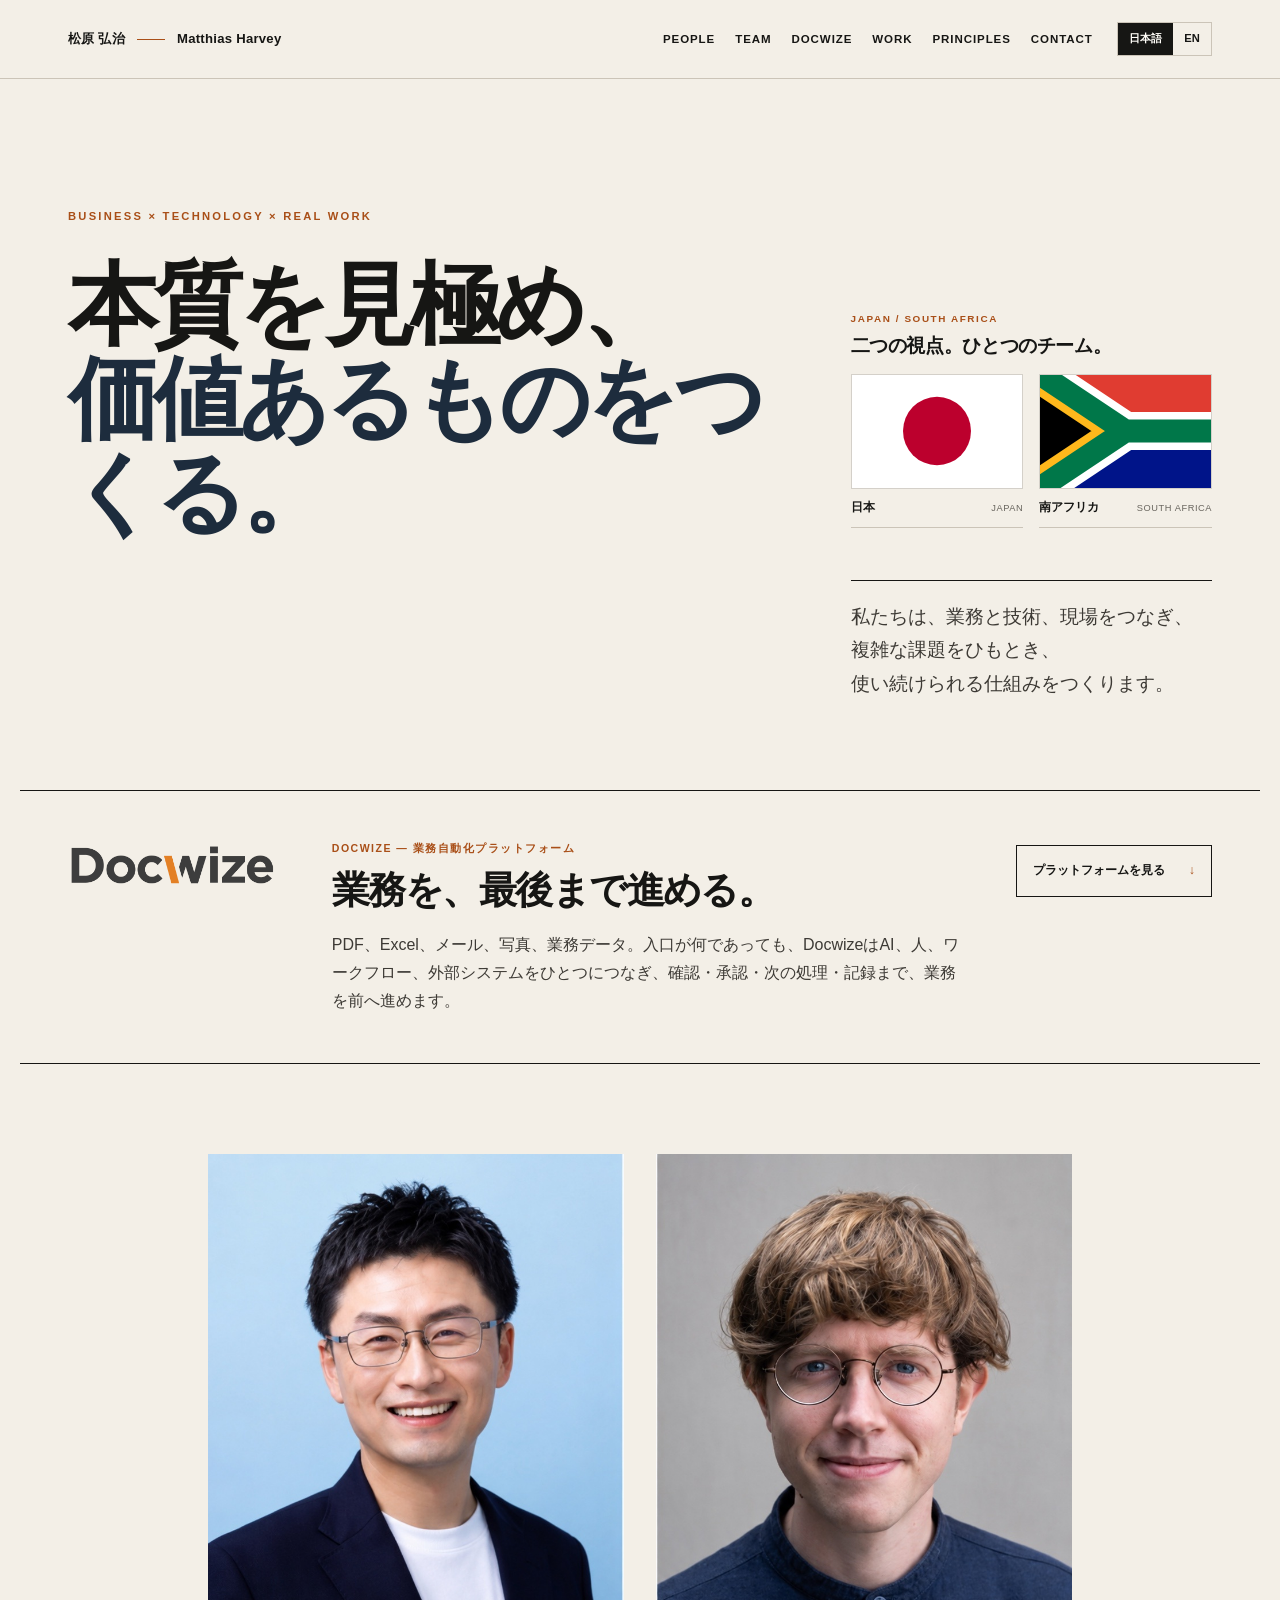
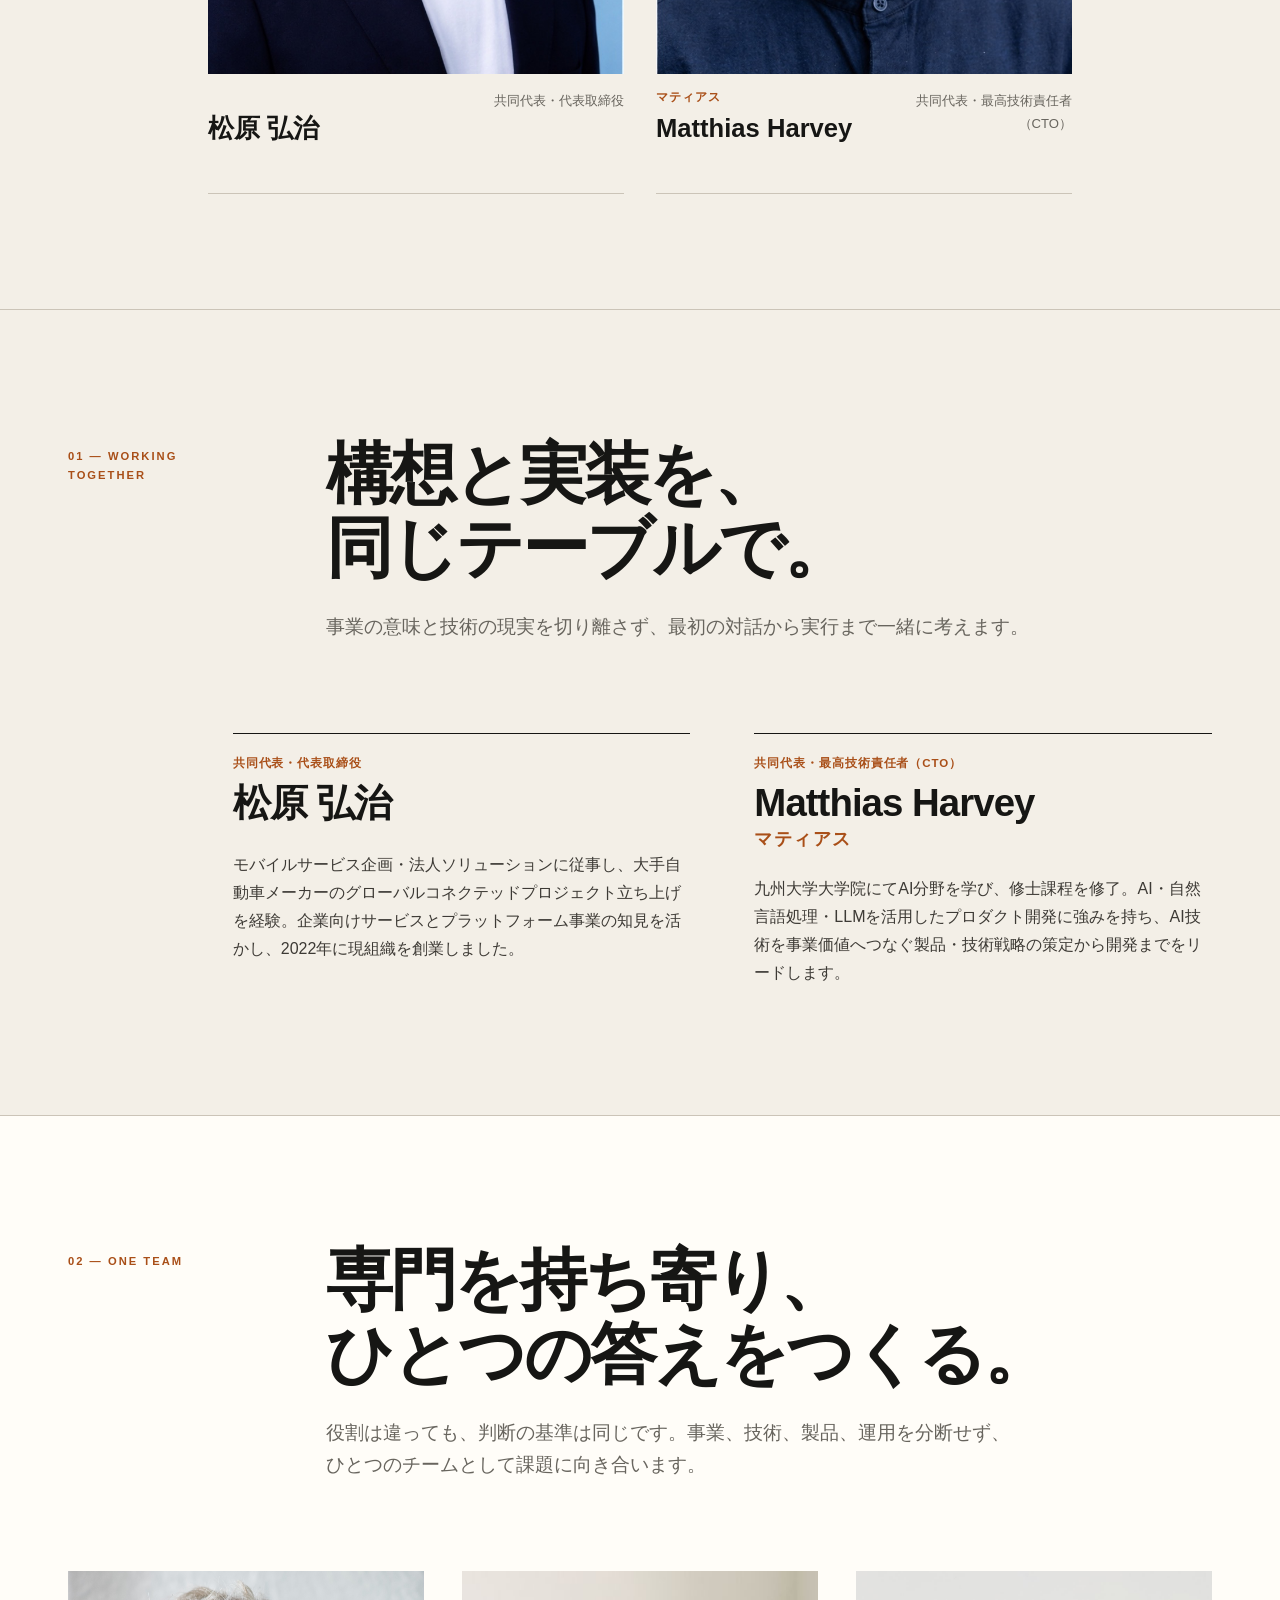
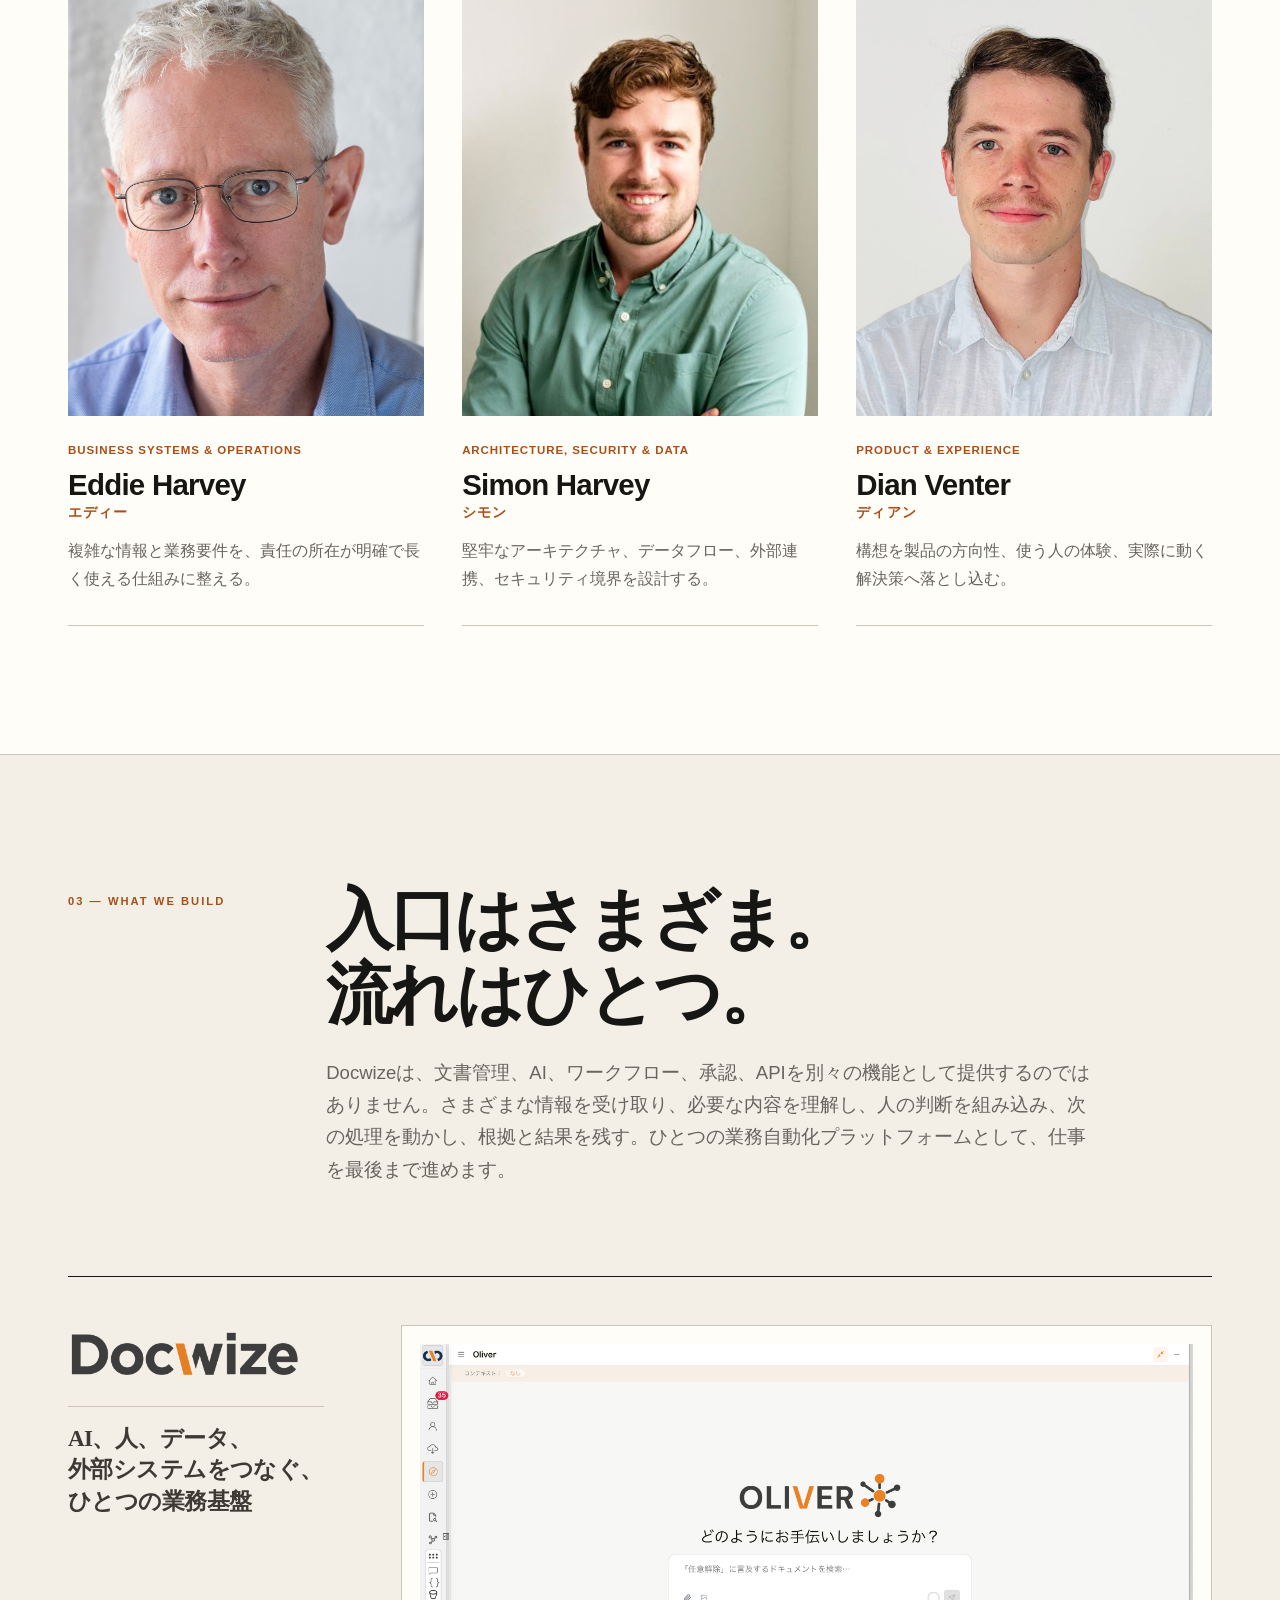
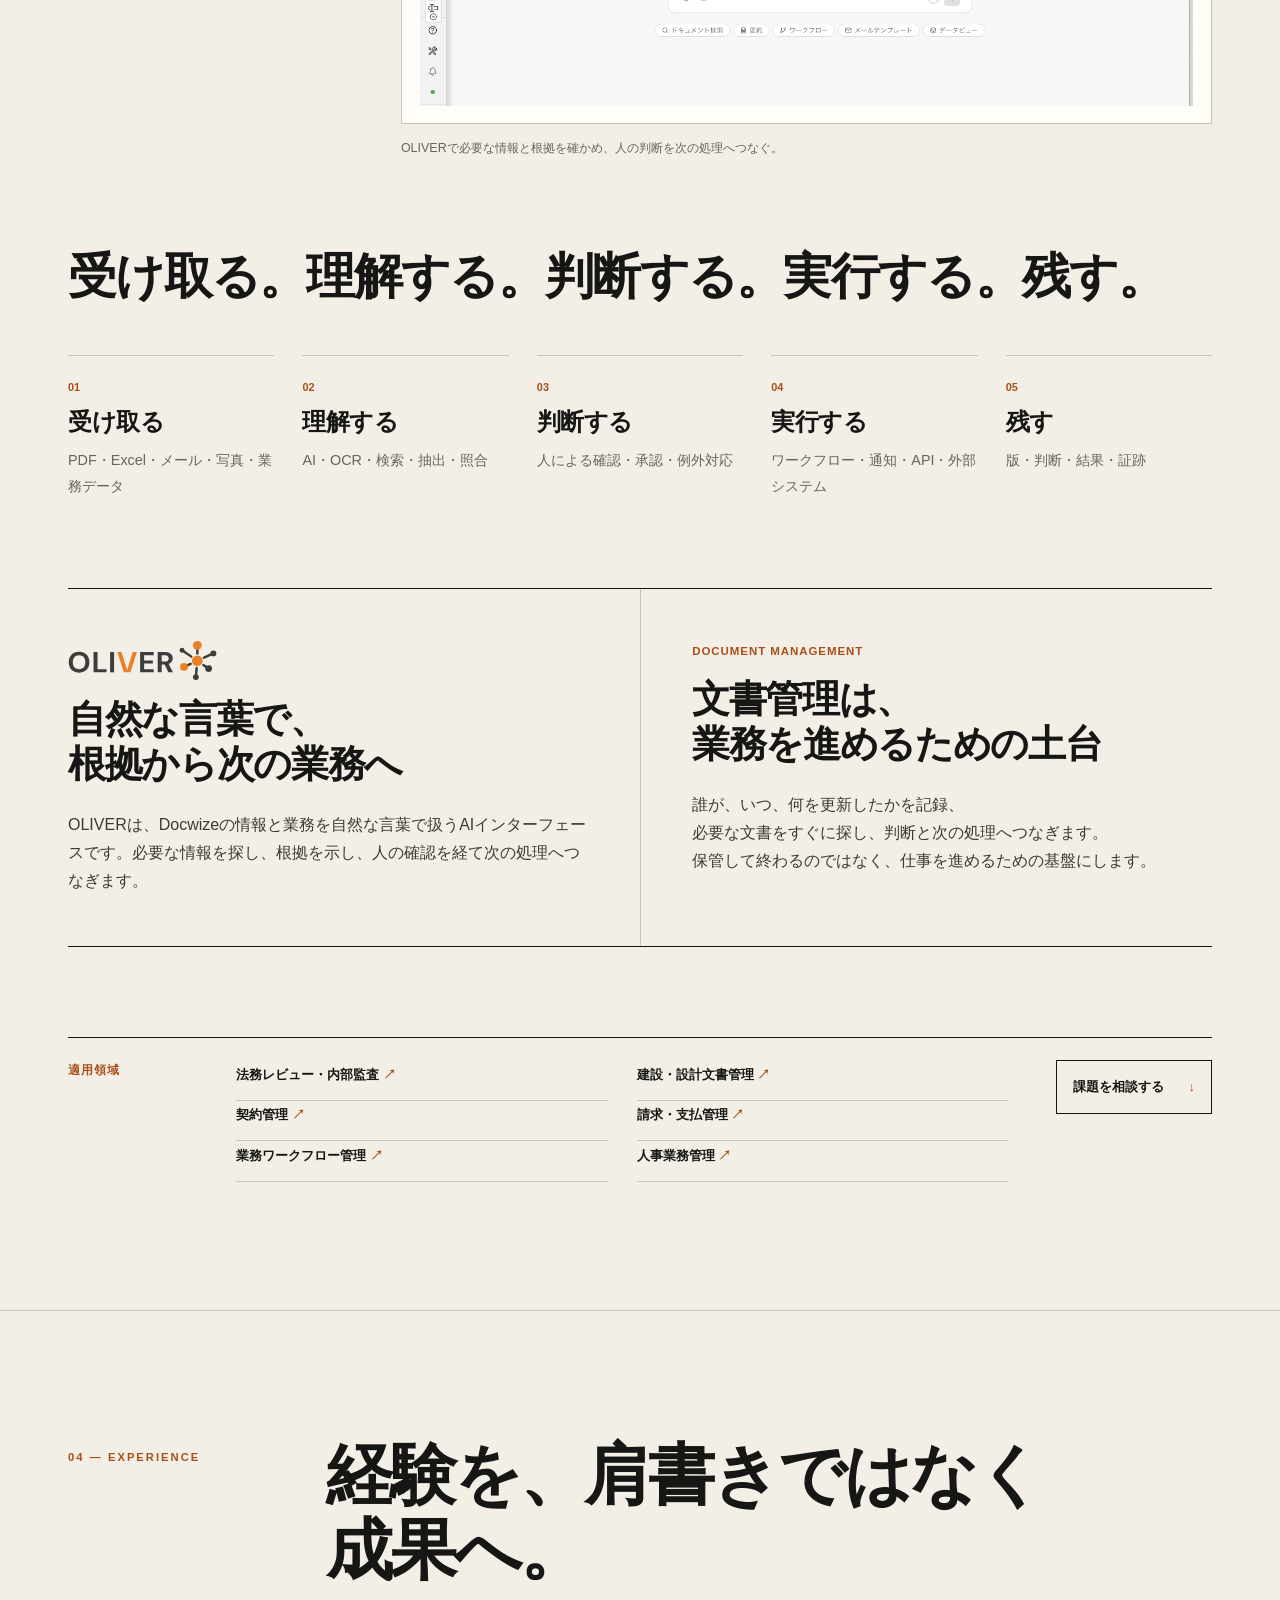
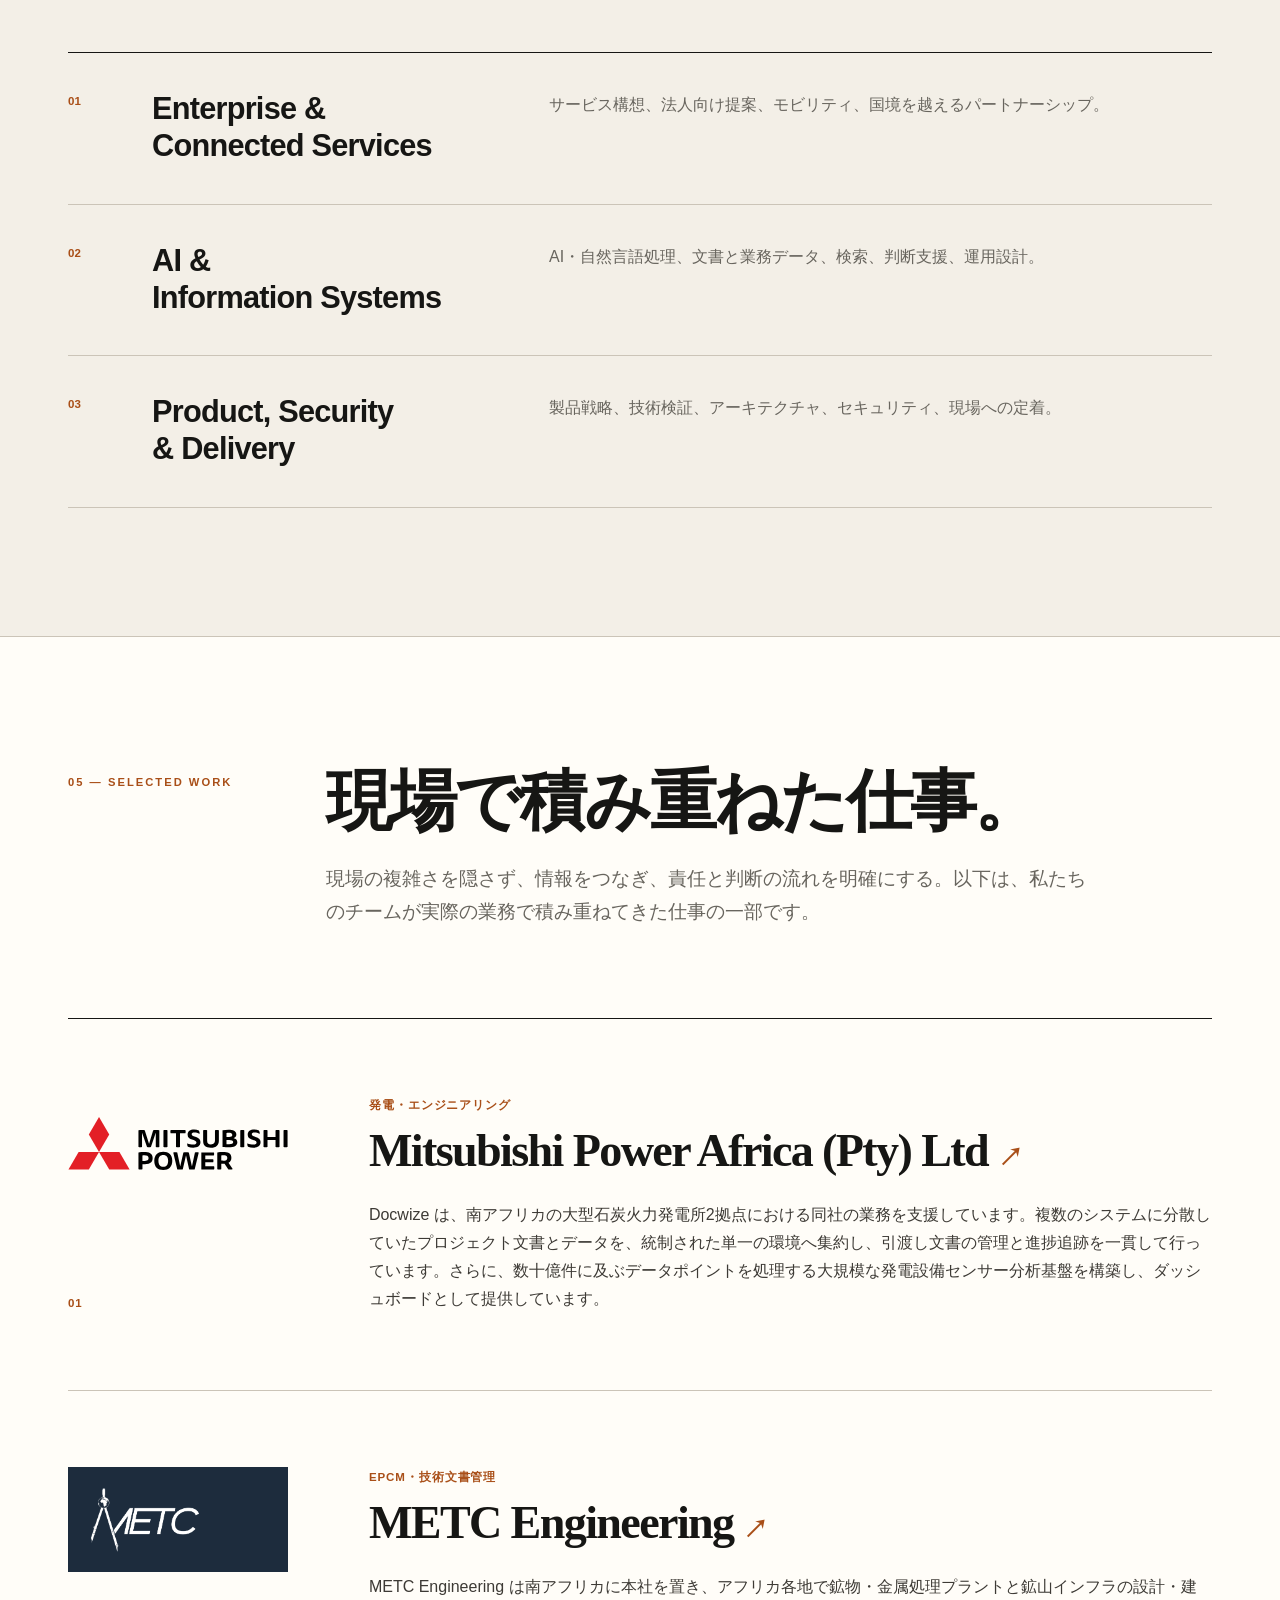
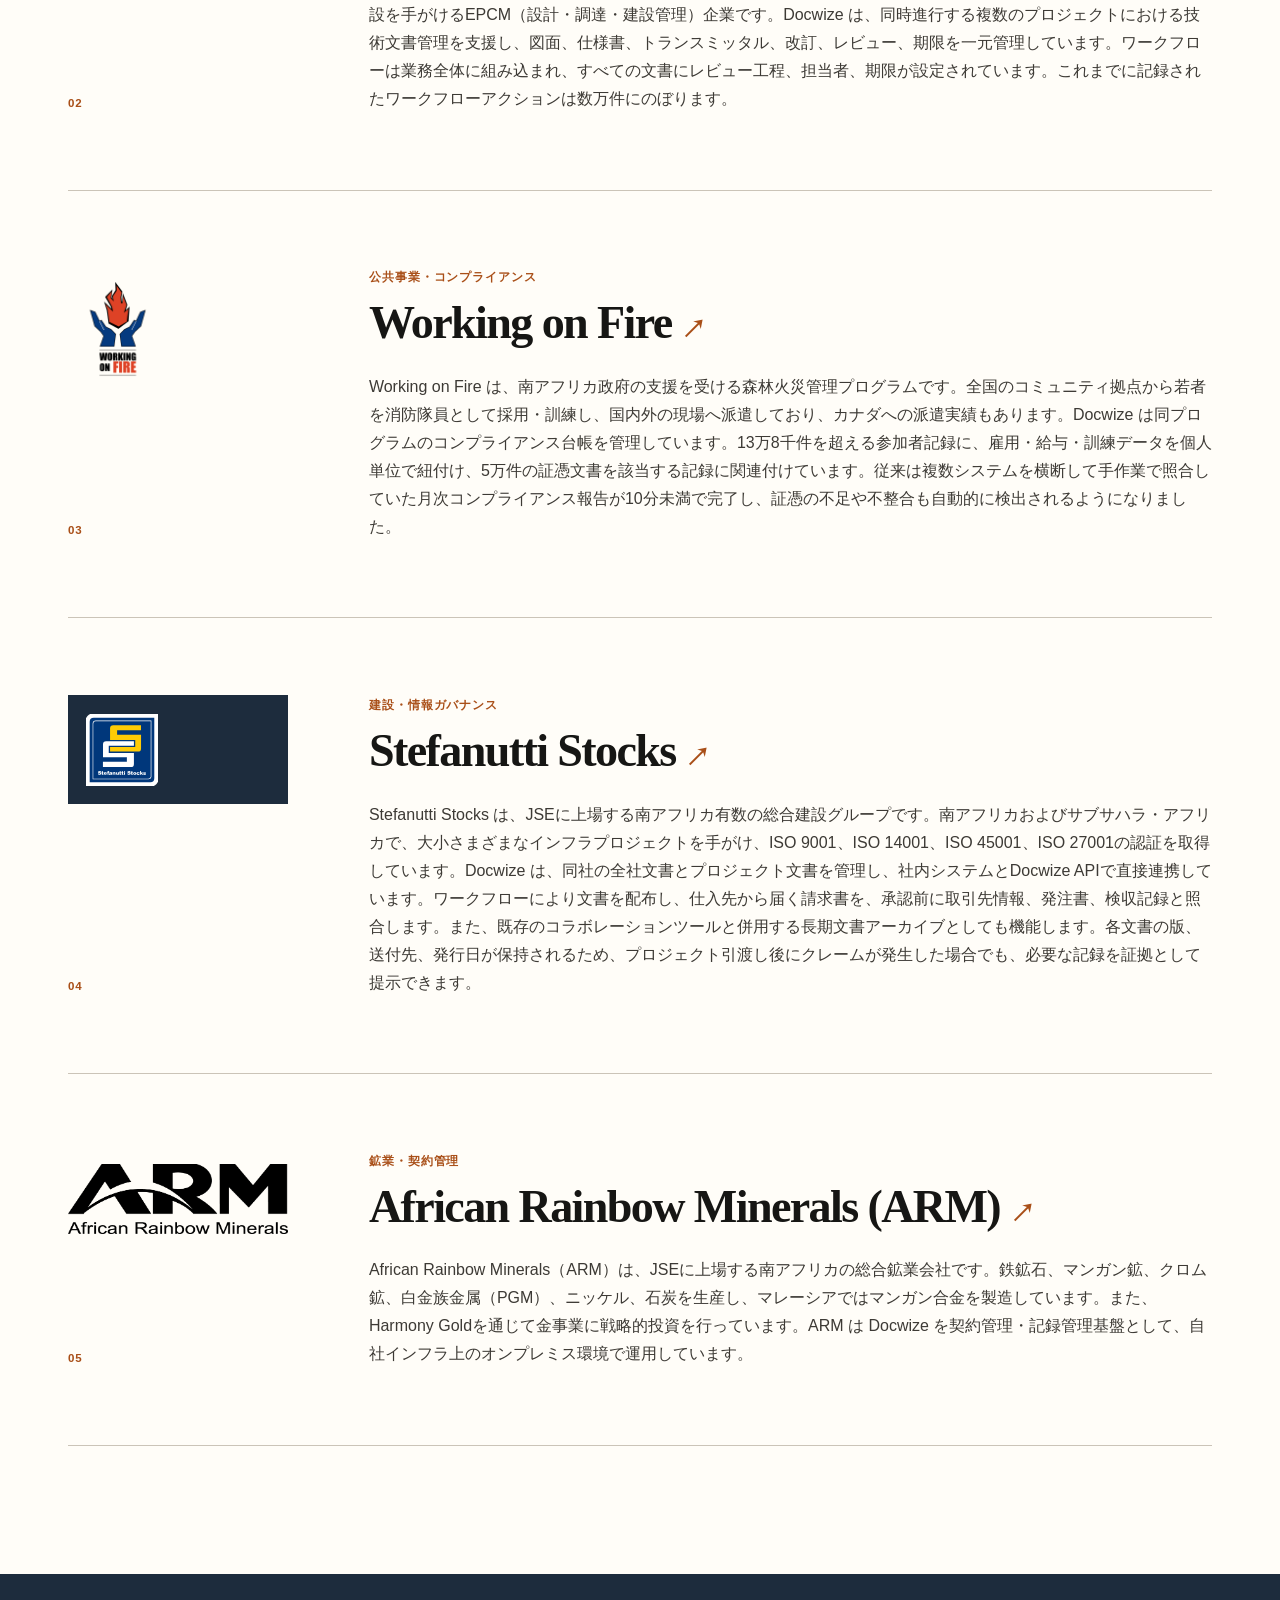
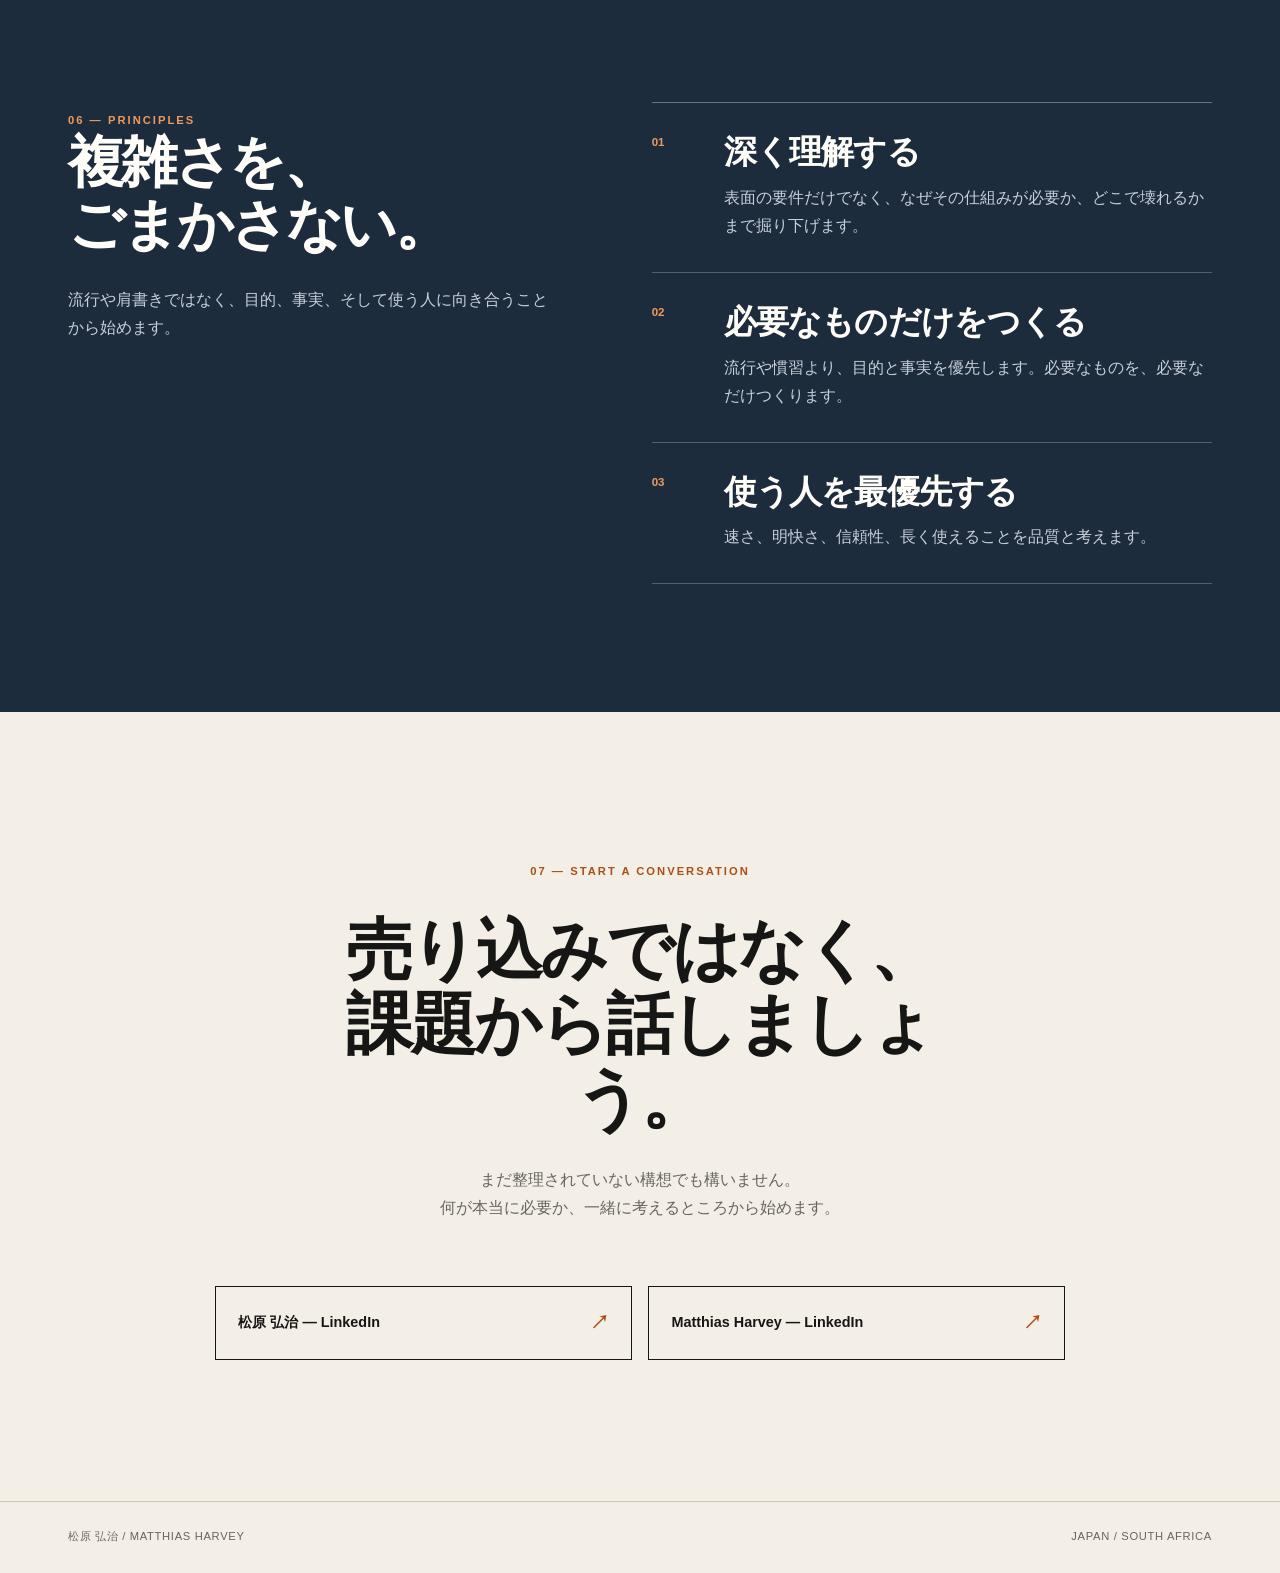
==== commit 1e204534: "Apply Matsubara homepage corrections" ====
--- a/index.html
+++ b/index.html
@@ -6,7 +6,7 @@
   <meta name="robots" content="index,follow">
   <meta name="description" content="AI、人、データ、外部システムをつなぎ、文書やメールなどの情報から確認・承認・次の処理・記録までを進める業務自動化プラットフォーム。">
   <title>Docwize — 業務自動化プラットフォーム</title>
-  <link rel="stylesheet" href="styles.css?v=20260828-1">
+  <link rel="stylesheet" href="styles.css?v=20260831-1">
   <link rel="alternate" hreflang="en" href="en/">
 </head>
 <body>
@@ -50,14 +50,14 @@
               </figure>
             </div>
           </div>
-          <p class="hero-lead">私たちは、事業、技術、現場をひとつにつなぎ、複雑な課題を、明快で長く使える仕組みに変えます。</p>
+          <p class="hero-lead"><span class="desktop-line">私たちは、業務と技術、現場をつなぎ、</span><span class="desktop-line">複雑な課題をひもとき、</span><span class="desktop-line">使い続けられる仕組みをつくります。</span></p>
         </div>
       </div>
       <div class="wrap hero-platform" id="platform-bridge" aria-labelledby="hero-platform-title">
         <figure class="hero-platform-mark"><img src="assets/product-docwize-logo.png" alt="Docwize" width="1588" height="312"></figure>
         <div class="hero-platform-copy">
           <p class="hero-platform-label">DOCWIZE — 業務自動化プラットフォーム</p>
-          <h2 id="hero-platform-title">業務を、最後まで進める。</h2>
+          <h2 id="hero-platform-title" class="jp-platform-title">業務を、最後まで進める。</h2>
           <p>PDF、Excel、メール、写真、業務データ。入口が何であっても、DocwizeはAI、人、ワークフロー、外部システムをひとつにつなぎ、確認・承認・次の処理・記録まで、業務を前へ進めます。</p>
         </div>
         <a class="hero-platform-link" href="#product">プラットフォームを見る <span aria-hidden="true">↓</span></a>
@@ -104,7 +104,7 @@
           <p class="section-label">02 — One Team</p>
           <div>
             <h2 id="team-title">専門を持ち寄り、<br>ひとつの答えをつくる。</h2>
-            <p>役割は違っても、判断の基準は同じです。事業、技術、製品、運用を分断せず、ひとつのチームとして課題に向き合います。</p>
+            <p><span class="desktop-line">役割は違っても、判断の基準は同じです。事業、技術、製品、運用を分断せず、</span><span class="desktop-line">ひとつのチームとして課題に向き合います。</span></p>
           </div>
         </div>
         <div class="team-grid">
@@ -143,7 +143,7 @@
         <div class="product-visual">
           <div class="product-platform-brand">
             <figure><img src="assets/product-docwize-logo.png" alt="Docwize" width="1588" height="312"></figure>
-            <p>AI、人、データ、外部システムをつなぐ、<br>ひとつの業務基盤</p>
+            <p><span class="product-brand-line">AI、人、データ、</span><span class="product-brand-line">外部システムをつなぐ、</span><span class="product-brand-line">ひとつの業務基盤</span></p>
           </div>
           <figure class="product-interface">
             <img src="assets/product-oliver-interface.png" alt="Docwizeに蓄積された情報を自然な言葉で検索・確認できるOLIVERの画面" width="2860" height="1338">
@@ -171,7 +171,7 @@
           <article class="product-note">
             <p class="role">DOCUMENT MANAGEMENT</p>
             <h3>文書管理は、<br>業務を進めるための土台</h3>
-            <p>版、権限、履歴、検索、監査証跡を保ちながら、文書を判断と次の処理へつなぎます。保管して終わるのではなく、仕事を進めるための基盤として使います。</p>
+            <p><span class="copy-line">誰が、いつ、何を更新したかを記録、</span><span class="copy-line">必要な文書をすぐに探し、判断と次の処理へつなぎます。</span><span class="copy-line">保管して終わるのではなく、仕事を進めるための基盤にします。</span></p>
           </article>
         </div>
 
@@ -195,7 +195,7 @@
         <div class="section-heading compact-heading">
           <p class="section-label">04 — Experience</p>
           <div>
-            <h2 id="experience-title">経験を、肩書きではなく結果へ。</h2>
+            <h2 id="experience-title" class="experience-title-jp"><span class="no-break">経験を、肩書きではなく</span><br>成果へ。</h2>
           </div>
         </div>
         <div class="experience-list">
@@ -329,7 +329,7 @@
       <div class="wrap contact-inner">
         <p class="section-label">07 — Start a Conversation</p>
         <h2 id="contact-title">売り込みではなく、<br>課題から話しましょう。</h2>
-        <p>まだ整理されていない構想でも構いません。何が本当に必要か、一緒に考えるところから始めます。</p>
+        <p>まだ整理されていない構想でも構いません。<br>何が本当に必要か、一緒に考えるところから始めます。</p>
         <div class="contact-links">
           <a href="https://jp.linkedin.com/in/matsubarakoji" target="_blank" rel="noopener noreferrer" aria-label="LinkedInで松原 弘治のプロフィールを開く"><span>松原 弘治 — LinkedIn</span><b aria-hidden="true">↗</b></a>
           <a href="https://www.linkedin.com/in/matthiasharvey" target="_blank" rel="noopener noreferrer" aria-label="LinkedInでMatthias Harveyのプロフィールを開く"><span>Matthias Harvey — LinkedIn</span><b aria-hidden="true">↗</b></a>
--- a/styles.css
+++ b/styles.css
@@ -151,6 +151,7 @@
   line-height: 1.12;
   margin: .7rem 0 0;
 }
+html[lang="ja"] .hero-platform-copy h2 { font-size: clamp(2rem, 3vw, 3.35rem); }
 .hero-platform-copy > p:last-child { color: #3d3a35; margin: 1.2rem 0 0; max-width: 48rem; }
 .hero-platform-link { align-items: center; border: 1px solid var(--ink); display: flex; font-size: .78rem; font-weight: 800; gap: 1.5rem; justify-content: space-between; margin-top: .35rem; padding: .9rem 1rem; text-decoration: none; }
 .hero-platform-link:hover { background: var(--ink); color: var(--white); }
@@ -263,7 +264,7 @@
   border-top: 1px solid var(--ink);
   display: grid;
   gap: clamp(2rem, 6vw, 6rem);
-  grid-template-columns: minmax(190px, .42fr) minmax(0, 1.58fr);
+  grid-template-columns: minmax(250px, .48fr) minmax(0, 1.52fr);
   padding-top: clamp(2rem, 4vw, 3rem);
 }
 
@@ -271,6 +272,8 @@
 .product-platform-brand figure { margin: 0; width: min(100%, 235px); }
 .product-platform-brand img { height: auto; width: 100%; }
 .product-platform-brand p { border-top: 1px solid var(--line); color: #3d3a35; font-family: "Yu Mincho", "Hiragino Mincho ProN", Georgia, serif; font-size: clamp(1.15rem, 1.8vw, 1.5rem); font-weight: 600; letter-spacing: -.025em; line-height: 1.35; margin: 0; padding-top: 1rem; }
+.product-brand-line,
+.copy-line { display: block; }
 
 .product-interface { margin: 0; min-width: 0; }
 .product-interface img { background: var(--white); border: 1px solid var(--line); height: auto; padding: clamp(.65rem, 1.5vw, 1.1rem); width: 100%; }
@@ -326,6 +329,12 @@
 .product-cta span { color: var(--orange); }
 
 .compact-heading { margin-bottom: clamp(2.5rem, 5vw, 4.5rem); }
+
+@media (min-width: 921px) {
+  .desktop-line { display: block; }
+  .jp-platform-title,
+  .experience-title-jp .no-break { white-space: nowrap; }
+}
 
 .experience-list { border-top: 1px solid var(--ink); }
 .experience-list article {
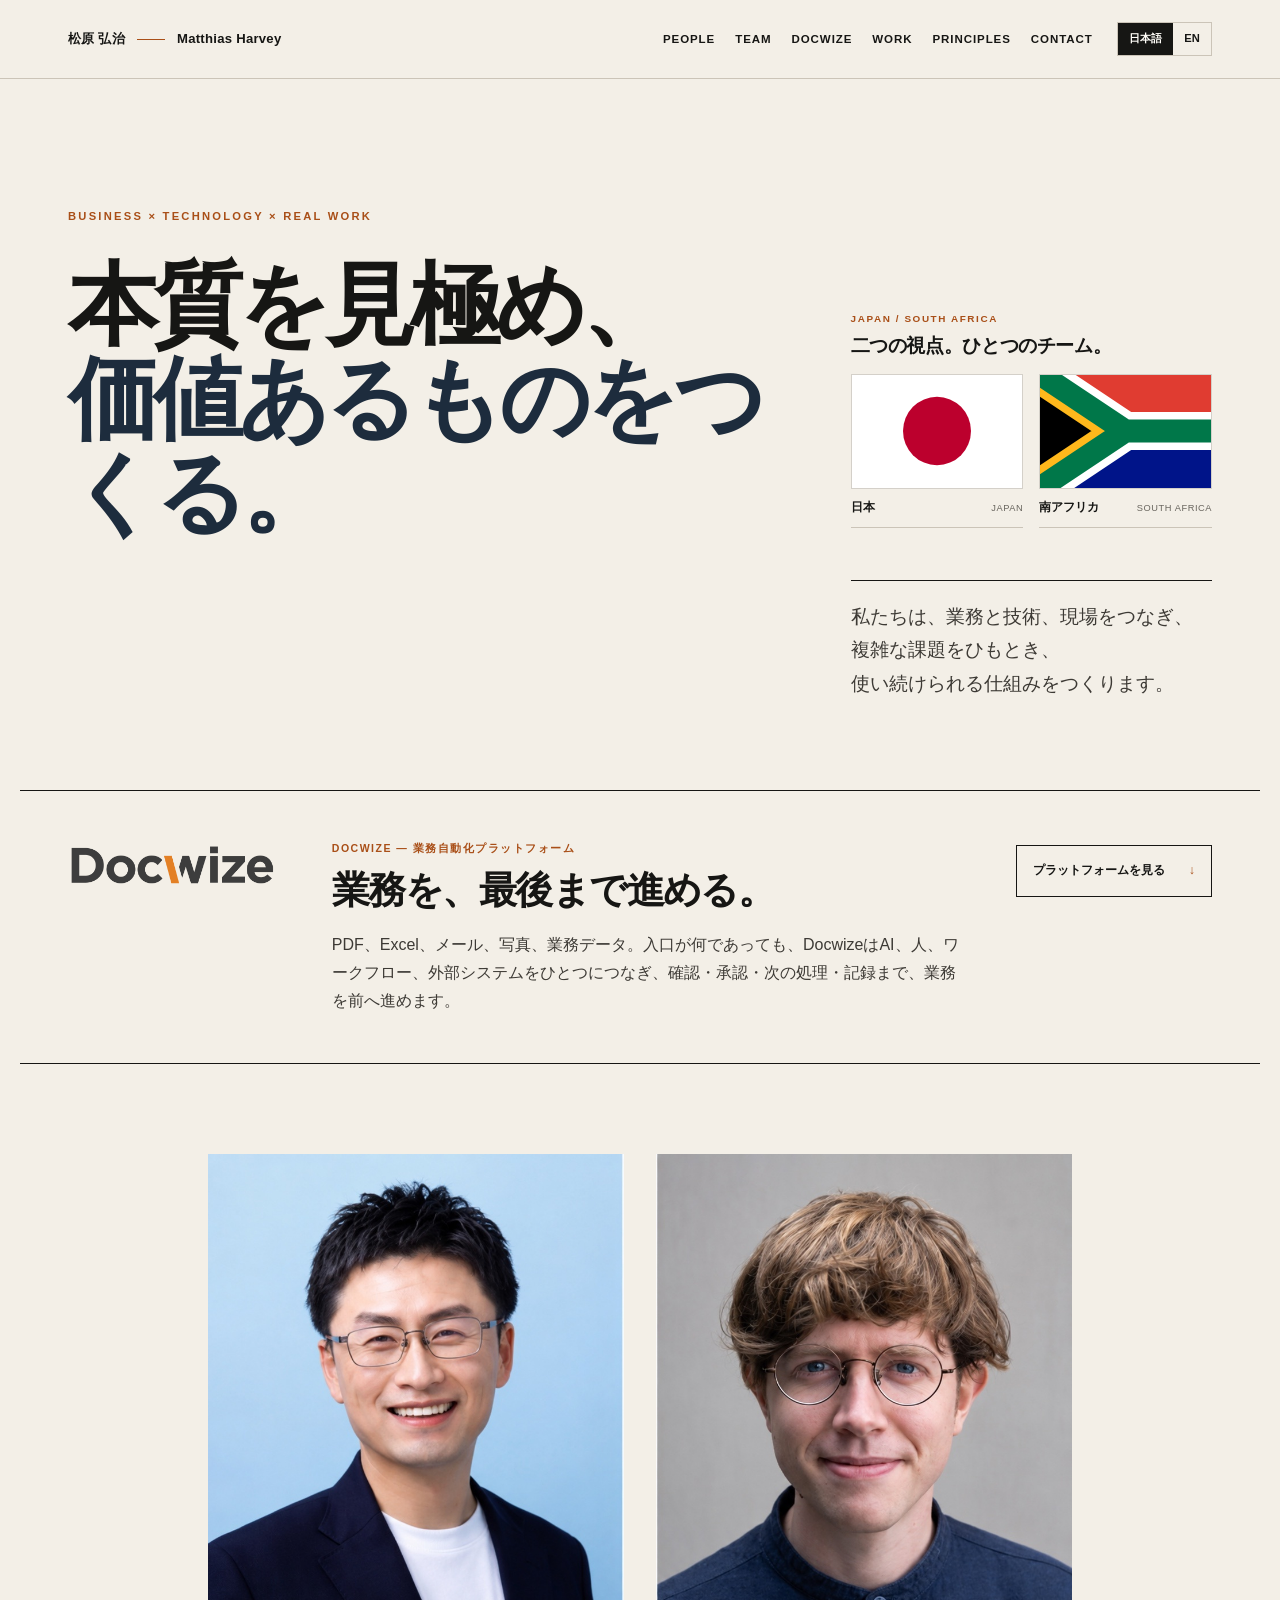
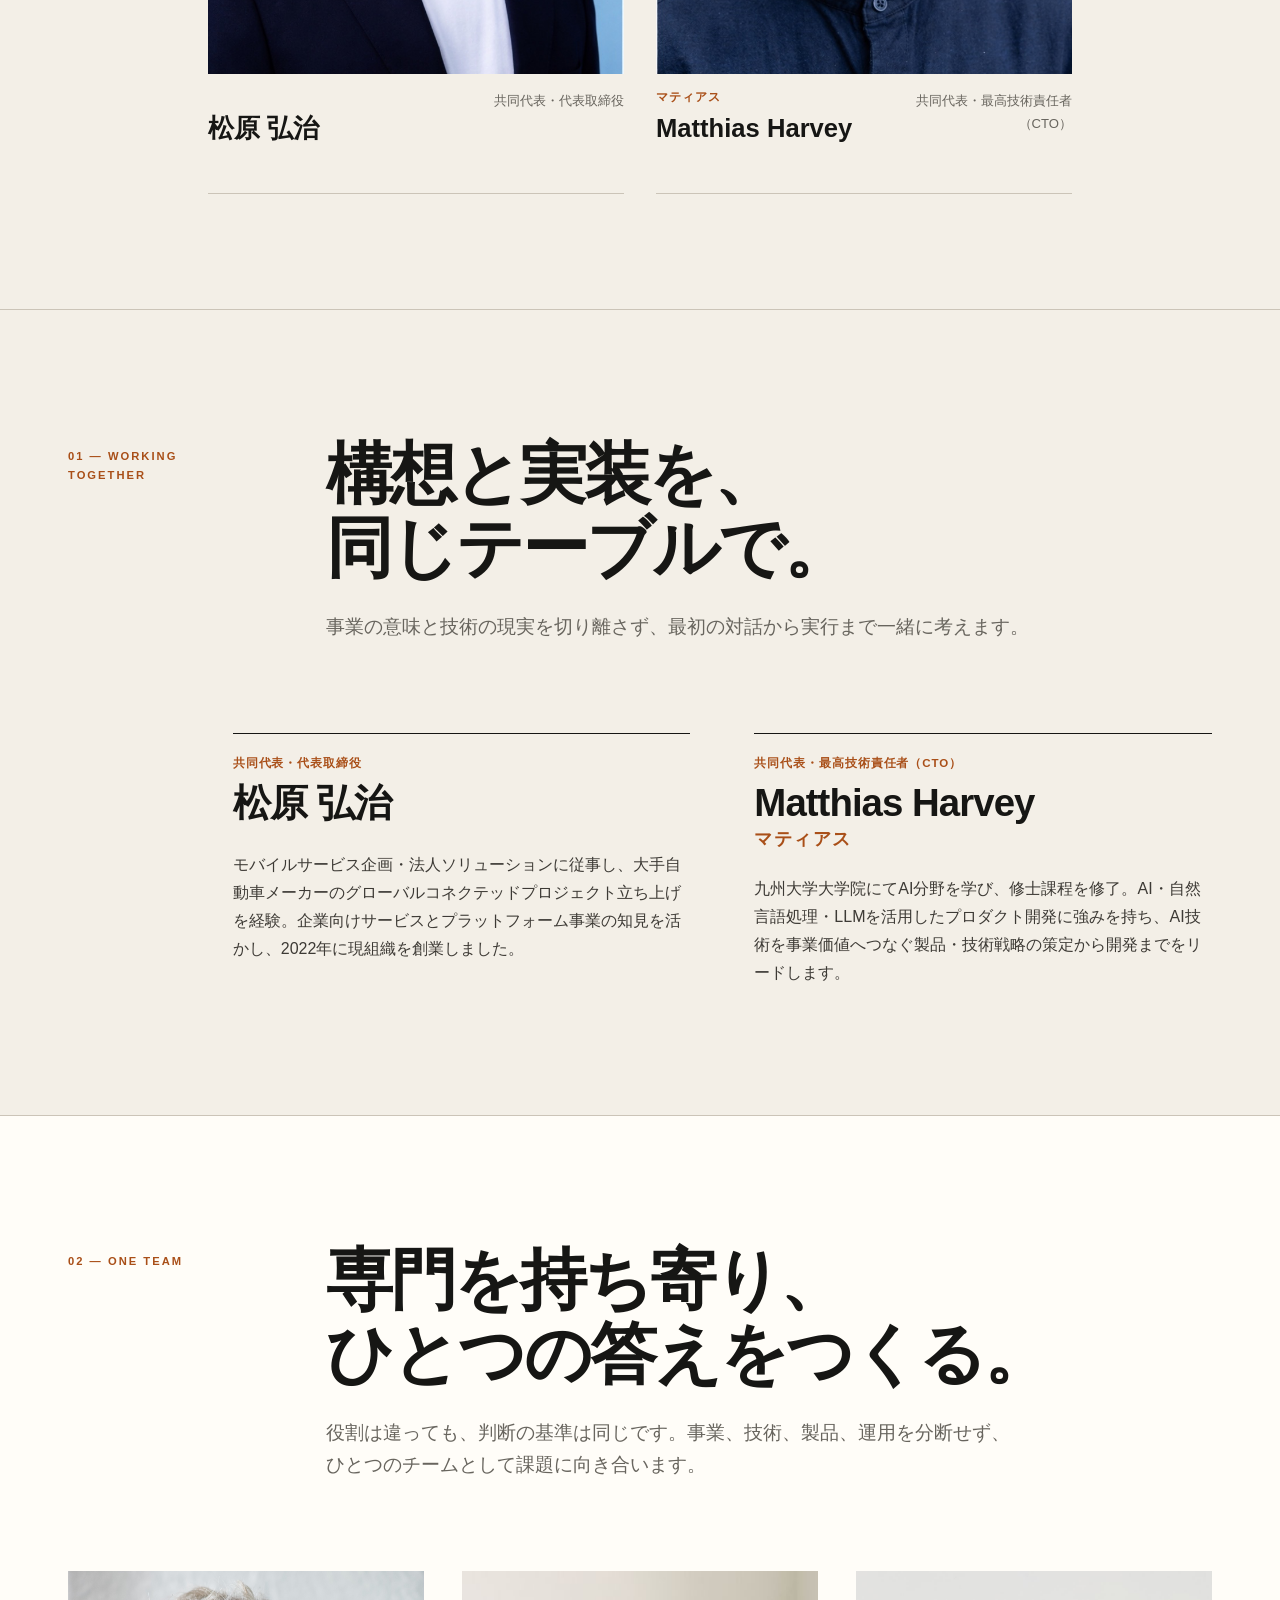
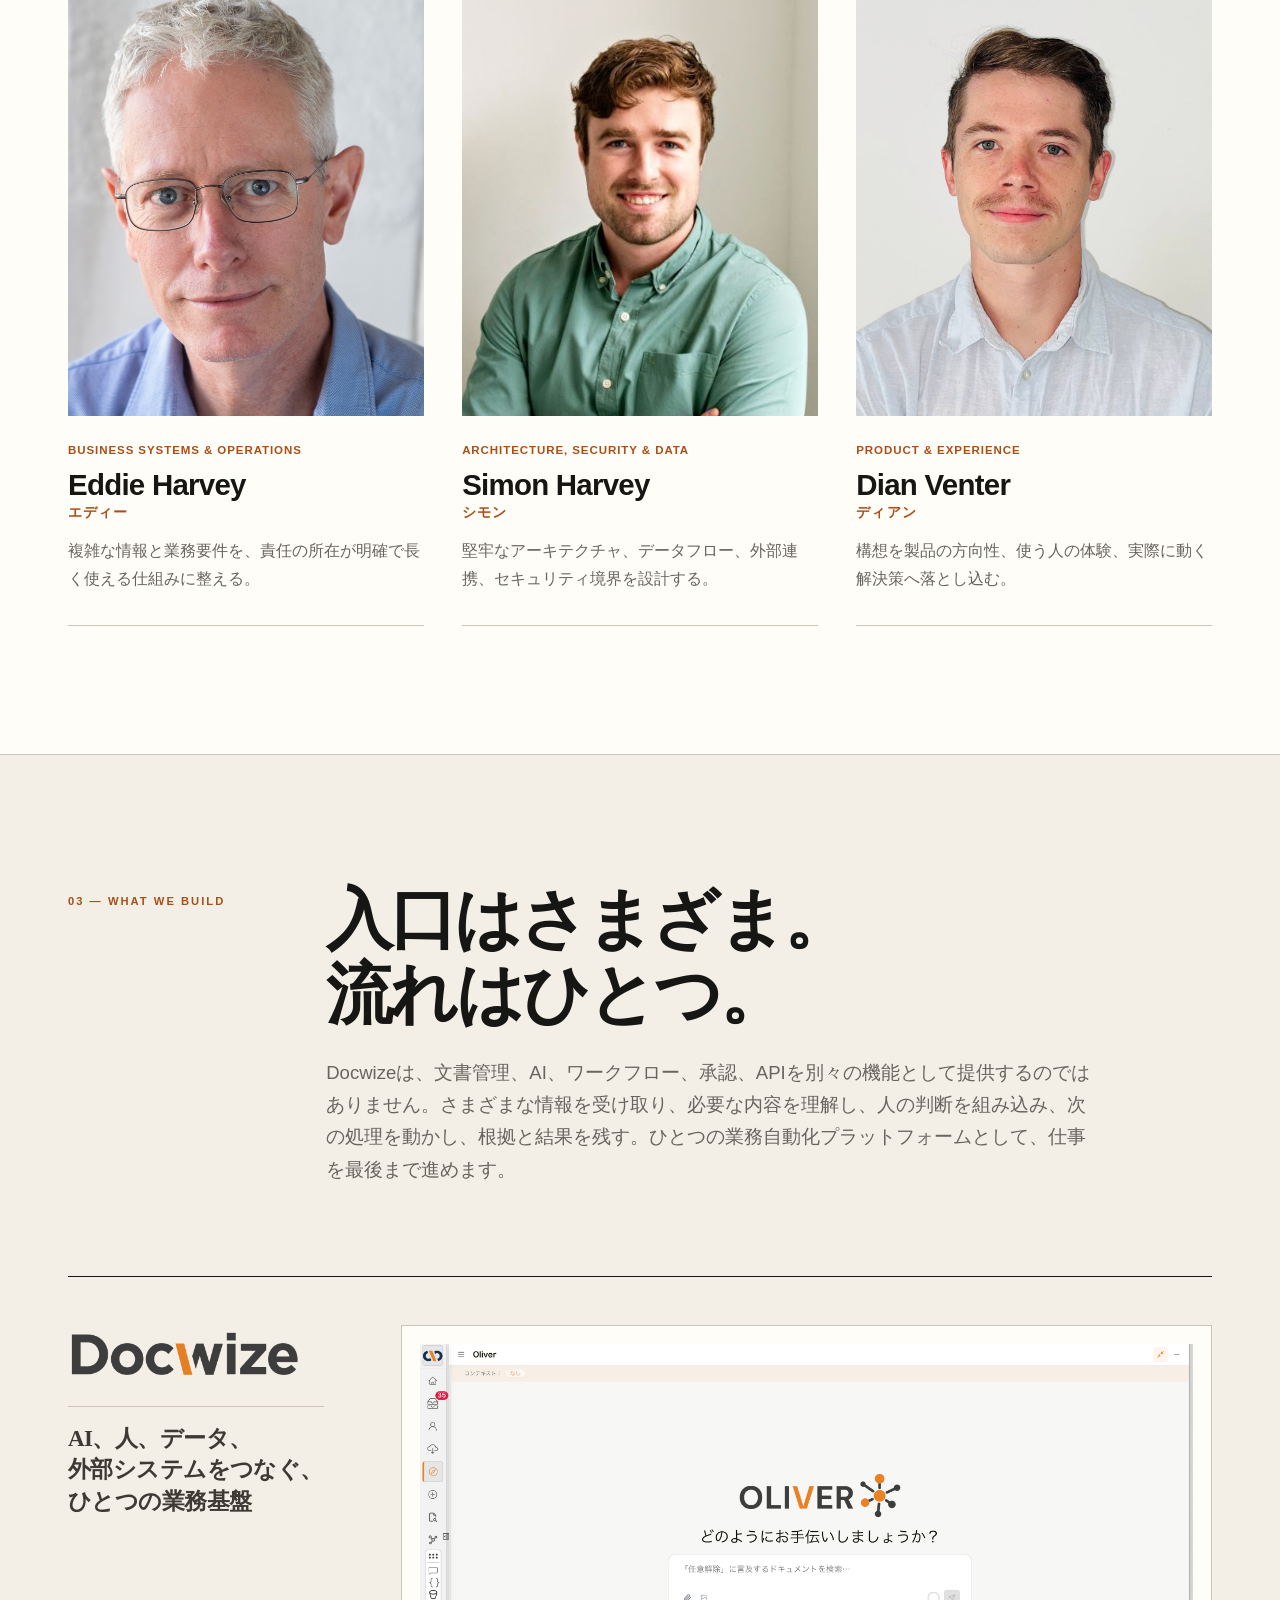
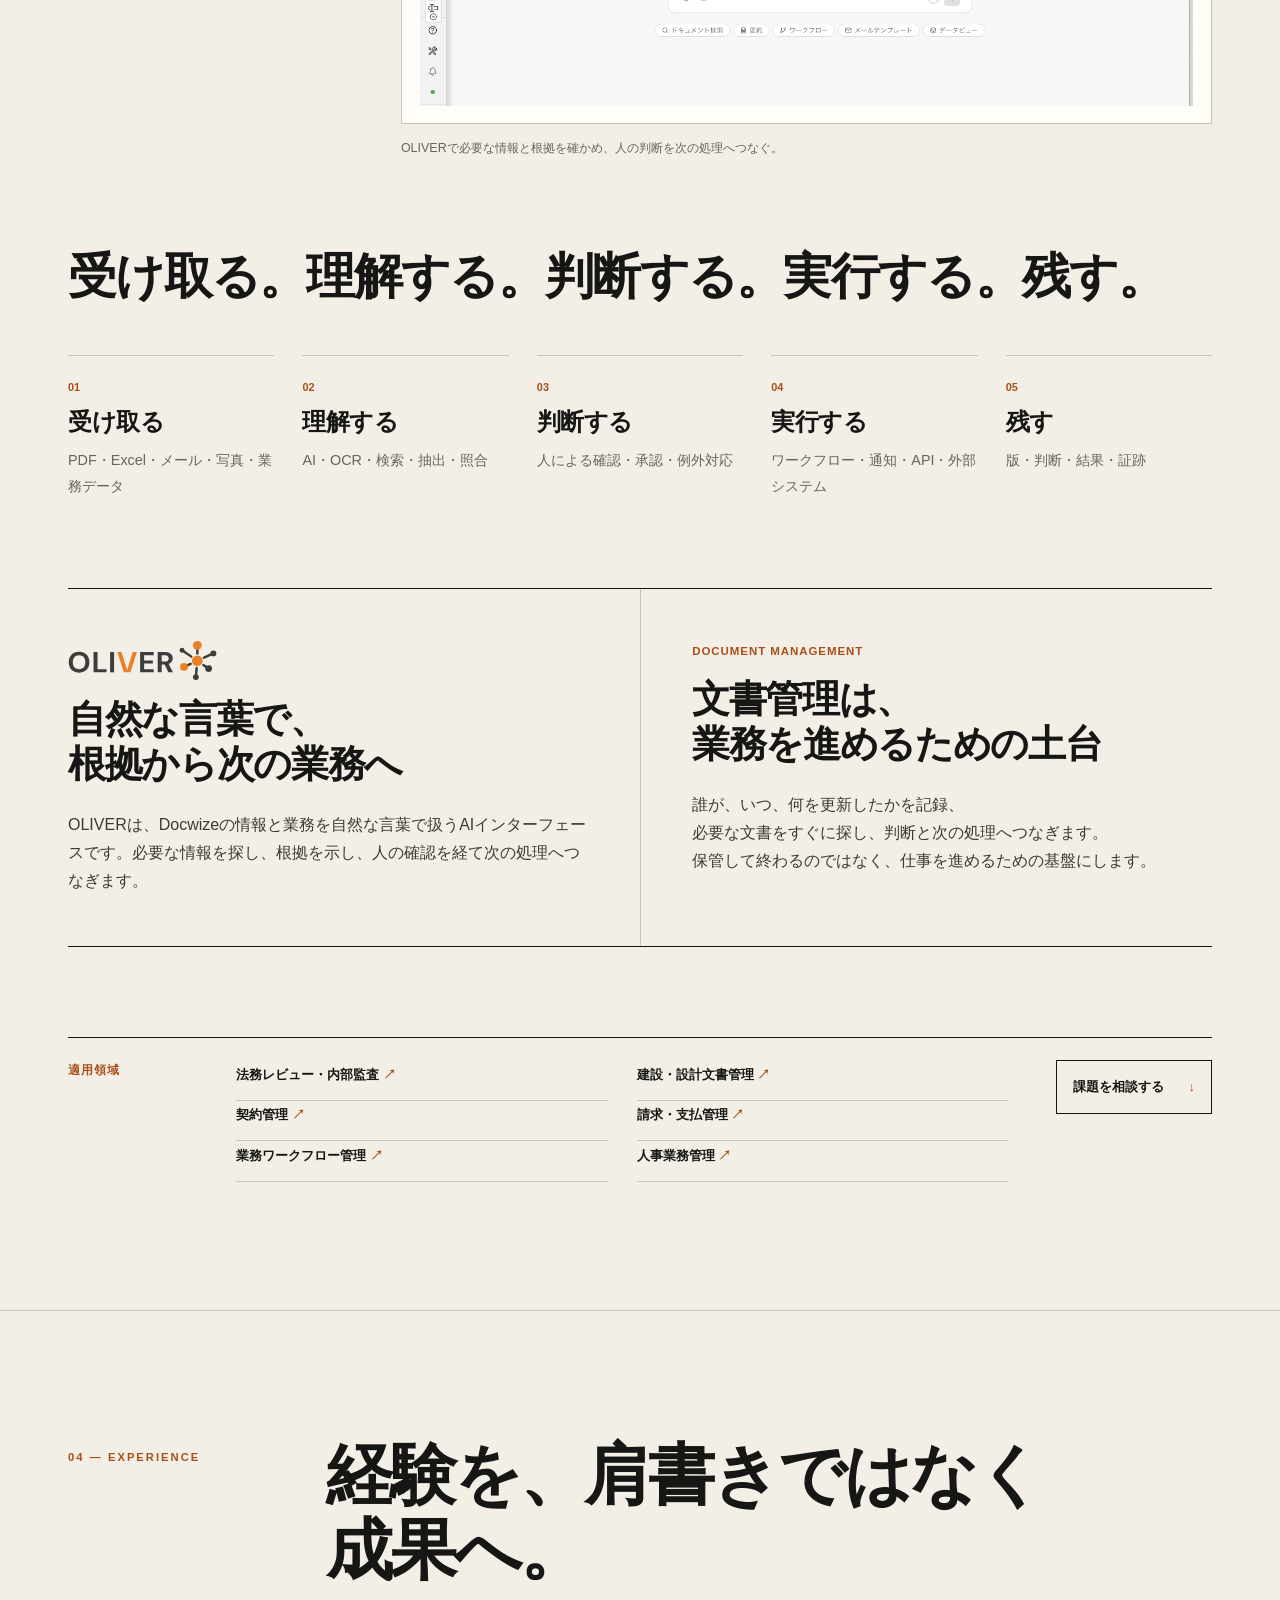
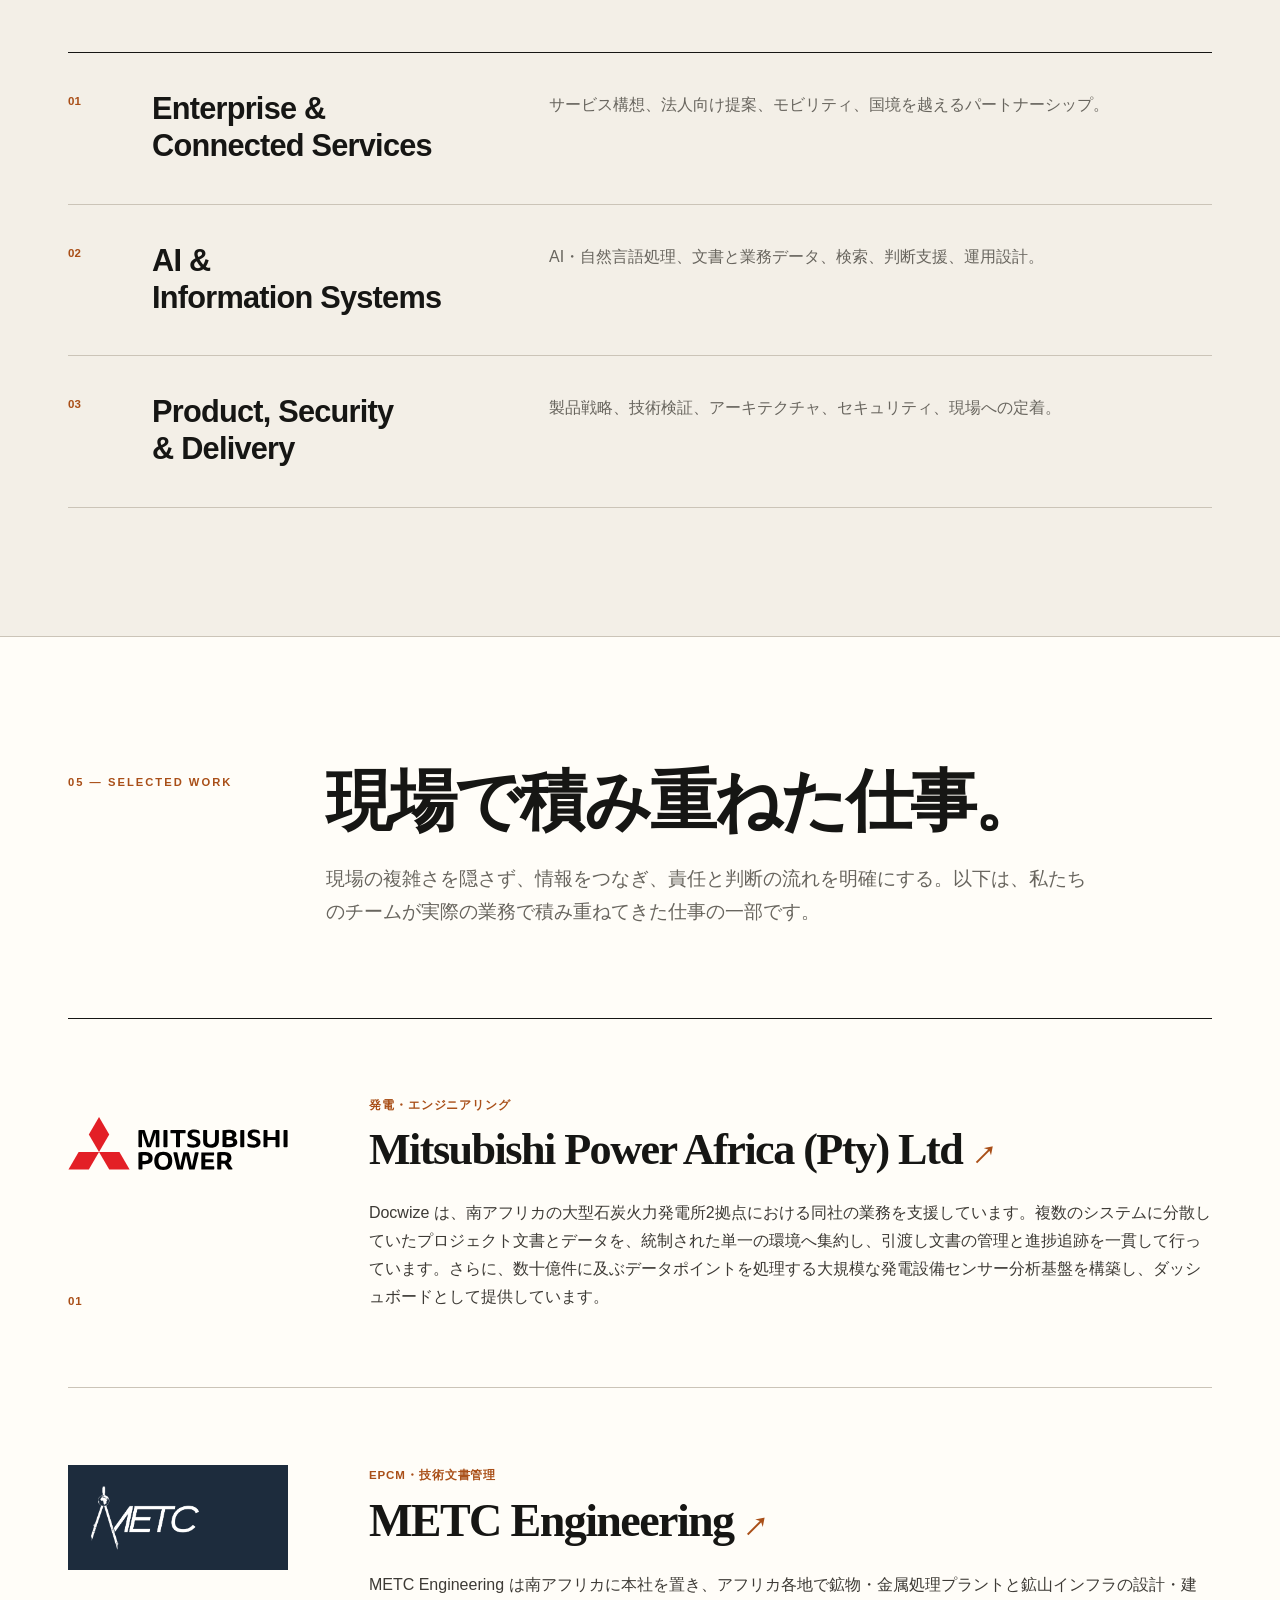
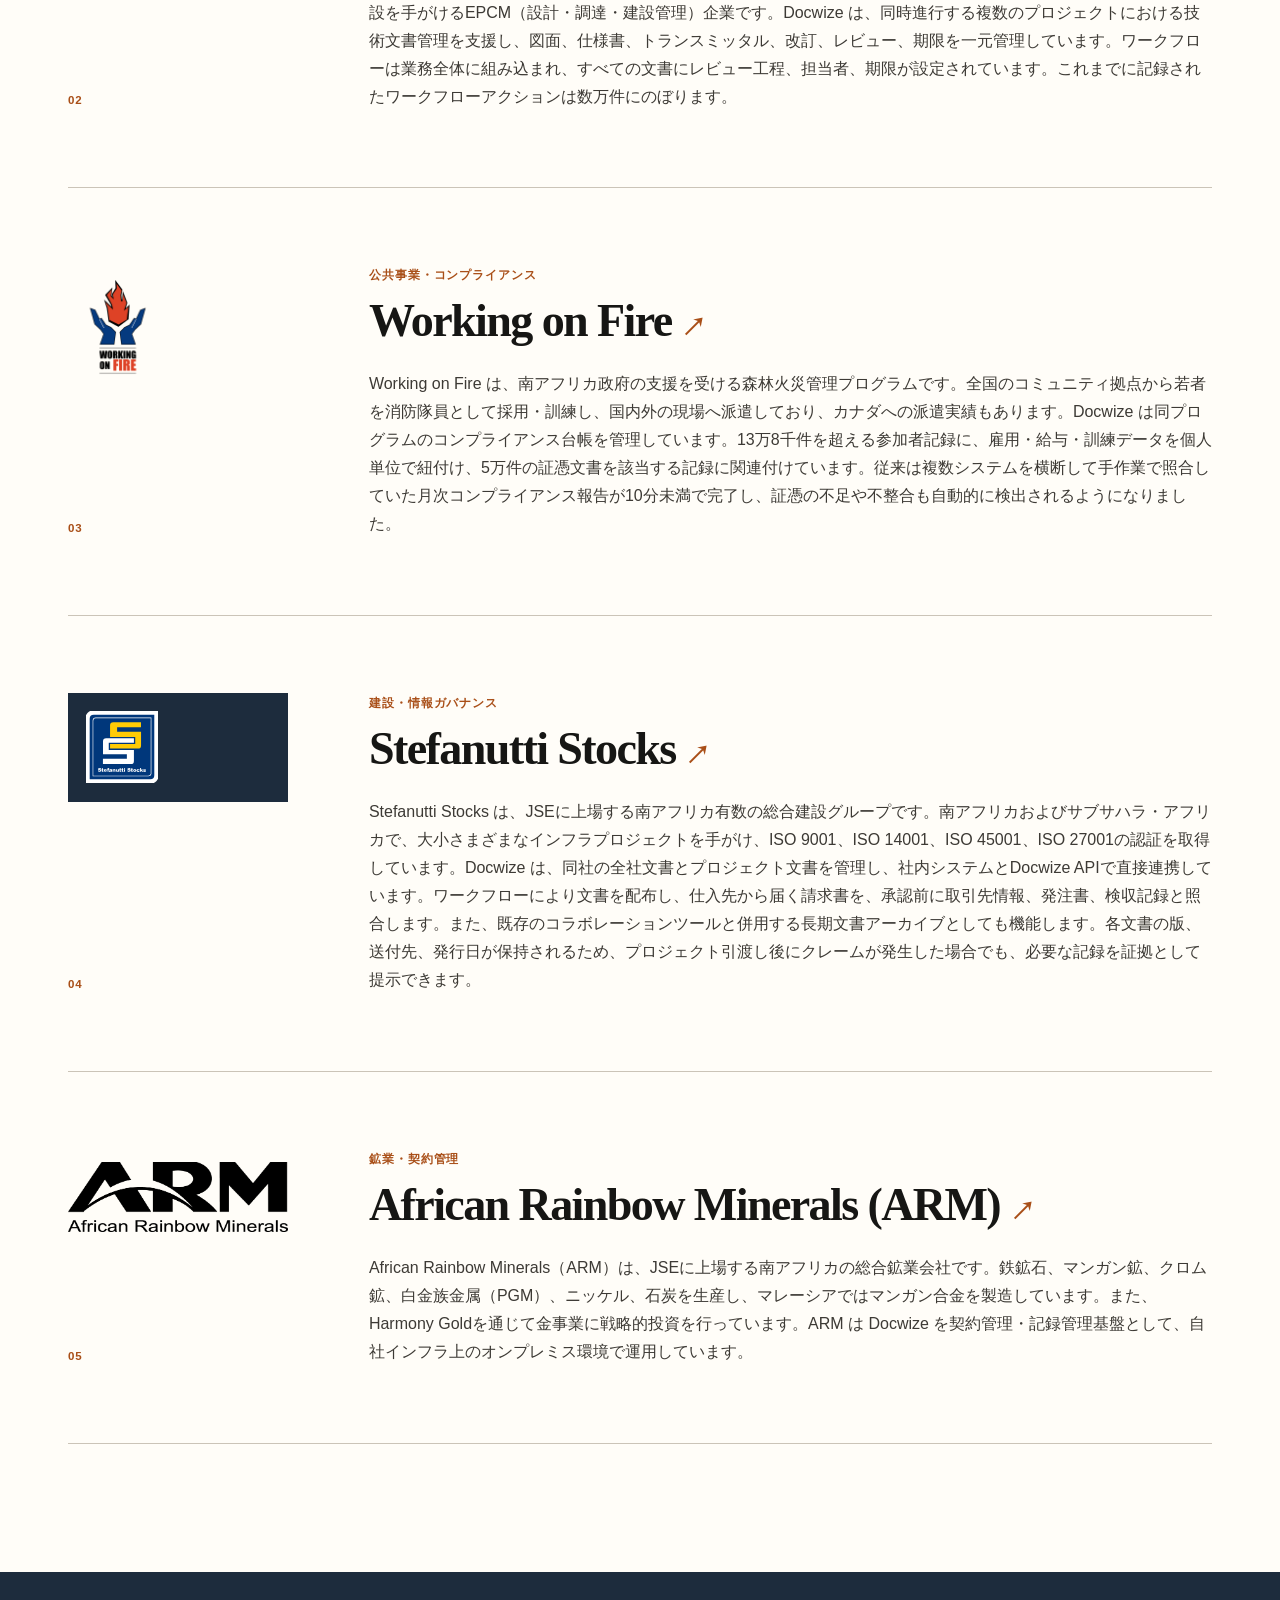
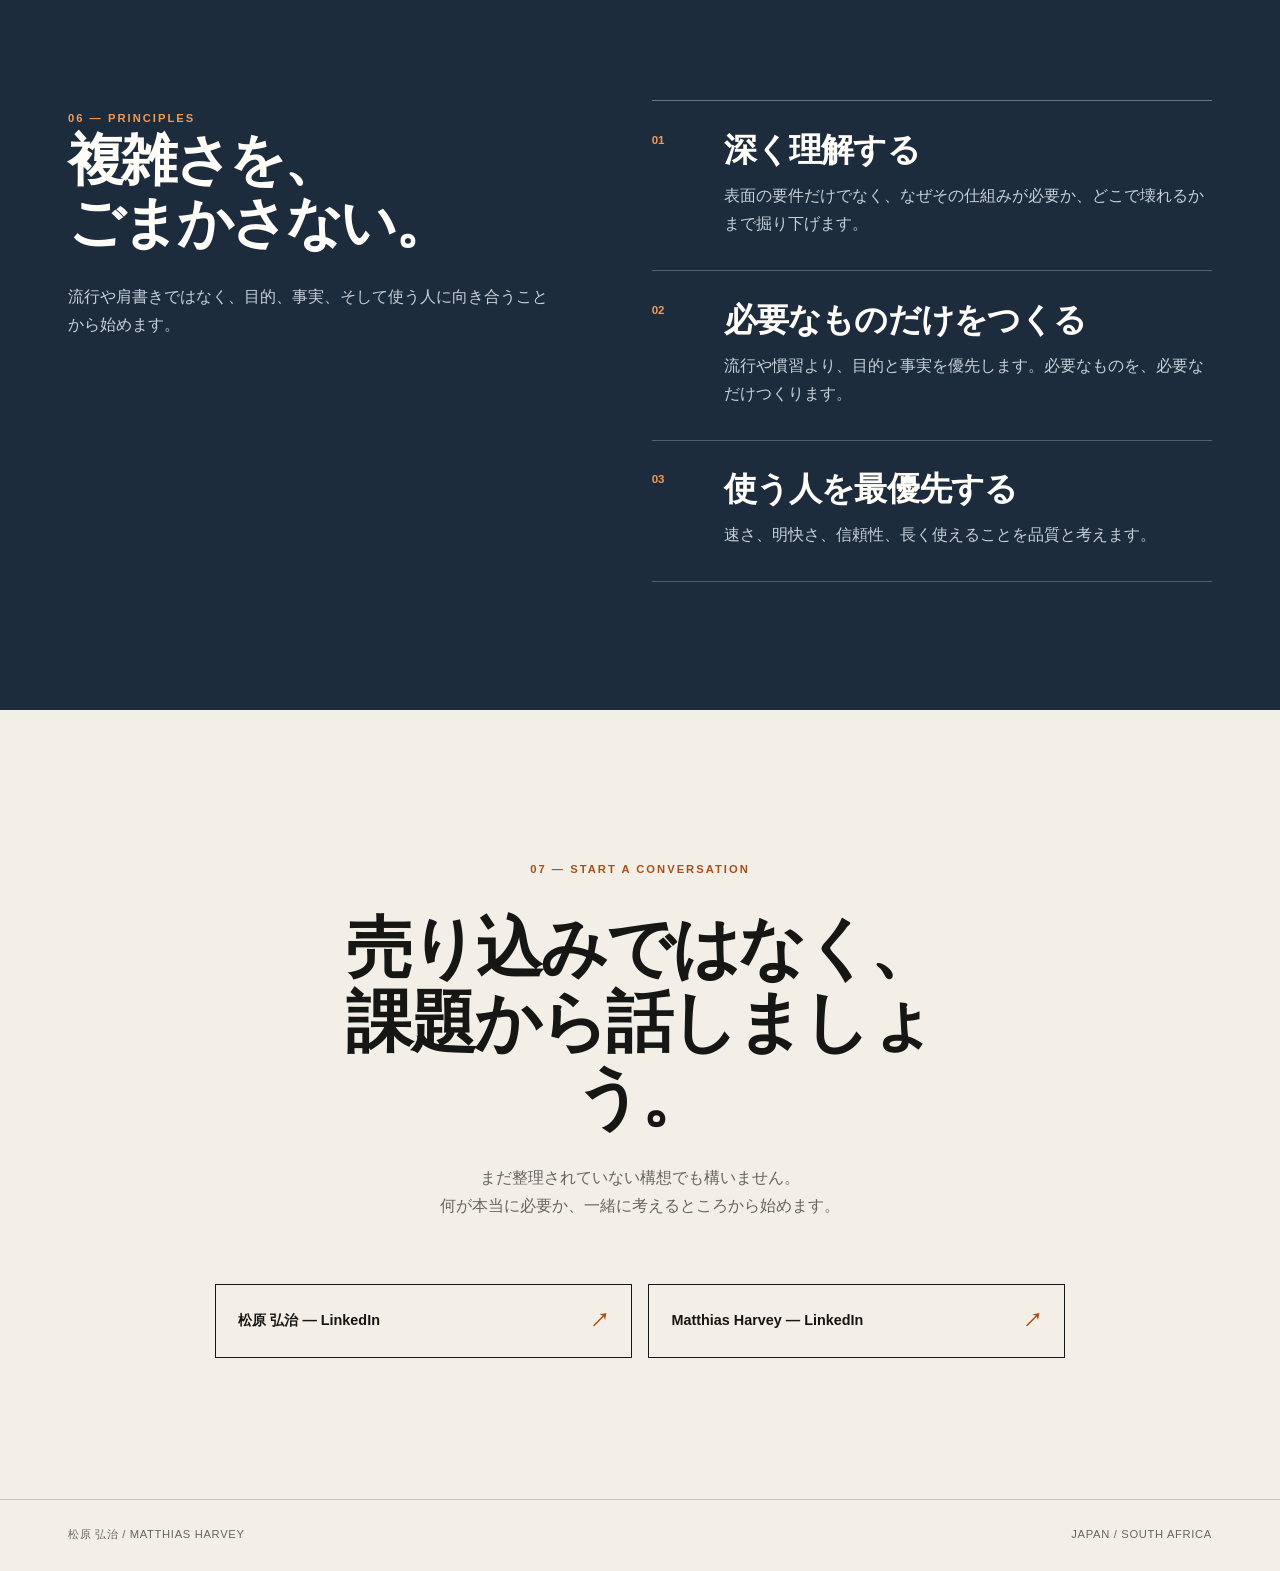
==== commit 300c28b0: "Keep Mitsubishi client heading together" ====
--- a/index.html
+++ b/index.html
@@ -6,7 +6,7 @@
   <meta name="robots" content="index,follow">
   <meta name="description" content="AI、人、データ、外部システムをつなぎ、文書やメールなどの情報から確認・承認・次の処理・記録までを進める業務自動化プラットフォーム。">
   <title>Docwize — 業務自動化プラットフォーム</title>
-  <link rel="stylesheet" href="styles.css?v=20260831-1">
+  <link rel="stylesheet" href="styles.css?v=20260831-3">
   <link rel="alternate" hreflang="en" href="en/">
 </head>
 <body>
@@ -237,7 +237,7 @@
             </div>
             <div class="client-copy">
               <p class="role">発電・エンジニアリング</p>
-              <h3><a href="https://power.mhi.com/regions/afr/company" target="_blank" rel="noopener noreferrer">Mitsubishi Power Africa (Pty) Ltd <span aria-hidden="true">↗</span></a></h3>
+              <h3 class="client-title-long"><a href="https://power.mhi.com/regions/afr/company" target="_blank" rel="noopener noreferrer">Mitsubishi Power Africa (Pty) Ltd <span aria-hidden="true">↗</span></a></h3>
               <p>Docwize は、南アフリカの大型石炭火力発電所2拠点における同社の業務を支援しています。複数のシステムに分散していたプロジェクト文書とデータを、統制された単一の環境へ集約し、引渡し文書の管理と進捗追跡を一貫して行っています。さらに、数十億件に及ぶデータポイントを処理する大規模な発電設備センサー分析基盤を構築し、ダッシュボードとして提供しています。</p>
             </div>
           </article>
--- a/styles.css
+++ b/styles.css
@@ -274,6 +274,7 @@
 .product-platform-brand p { border-top: 1px solid var(--line); color: #3d3a35; font-family: "Yu Mincho", "Hiragino Mincho ProN", Georgia, serif; font-size: clamp(1.15rem, 1.8vw, 1.5rem); font-weight: 600; letter-spacing: -.025em; line-height: 1.35; margin: 0; padding-top: 1rem; }
 .product-brand-line,
 .copy-line { display: block; }
+.product-brand-line { white-space: nowrap; }
 
 .product-interface { margin: 0; min-width: 0; }
 .product-interface img { background: var(--white); border: 1px solid var(--line); height: auto; padding: clamp(.65rem, 1.5vw, 1.1rem); width: 100%; }
@@ -411,6 +412,12 @@
   letter-spacing: -.035em;
   line-height: 1.12;
   margin: .6rem 0 0;
+}
+
+.client-copy h3.client-title-long { font-size: clamp(1.65rem, 3.45vw, 3.1rem); }
+
+@media (min-width: 701px) {
+  .client-title-long a { white-space: nowrap; }
 }
 
 .client-copy h3 a { text-decoration: none; }
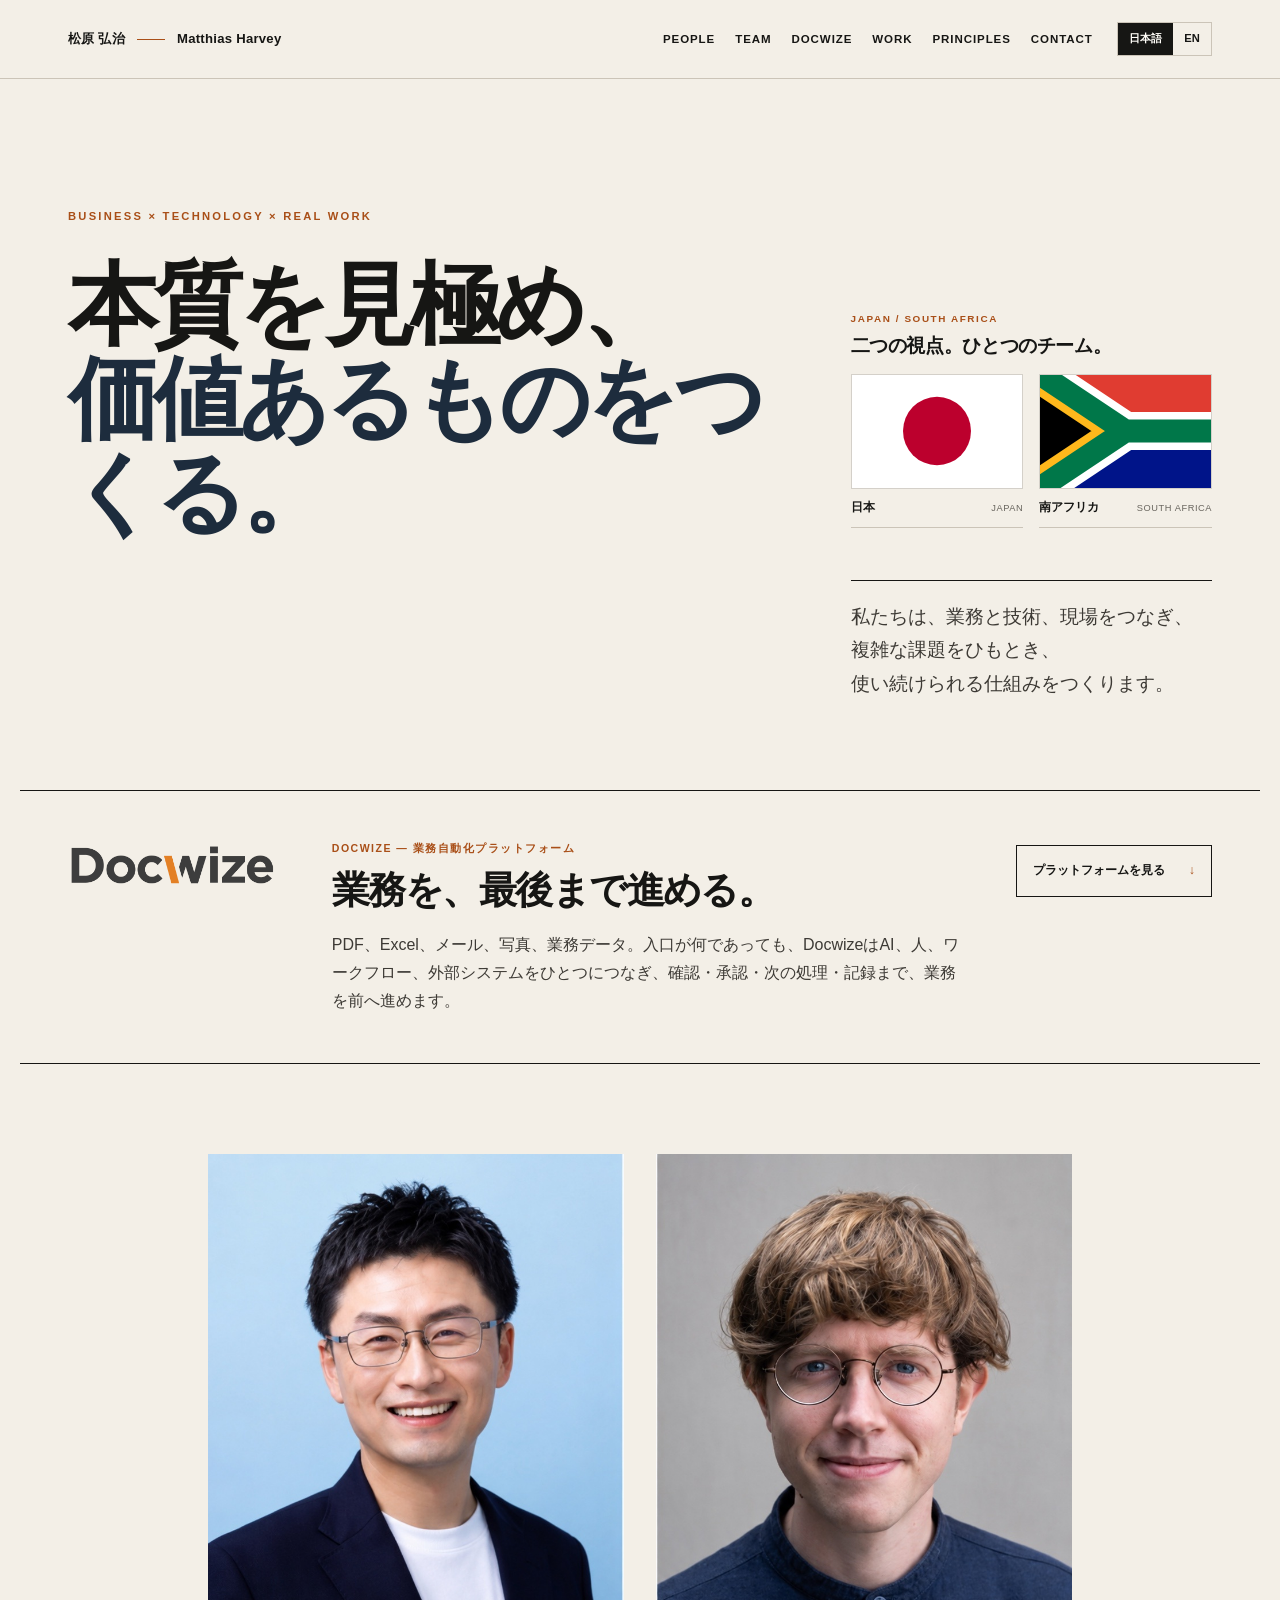
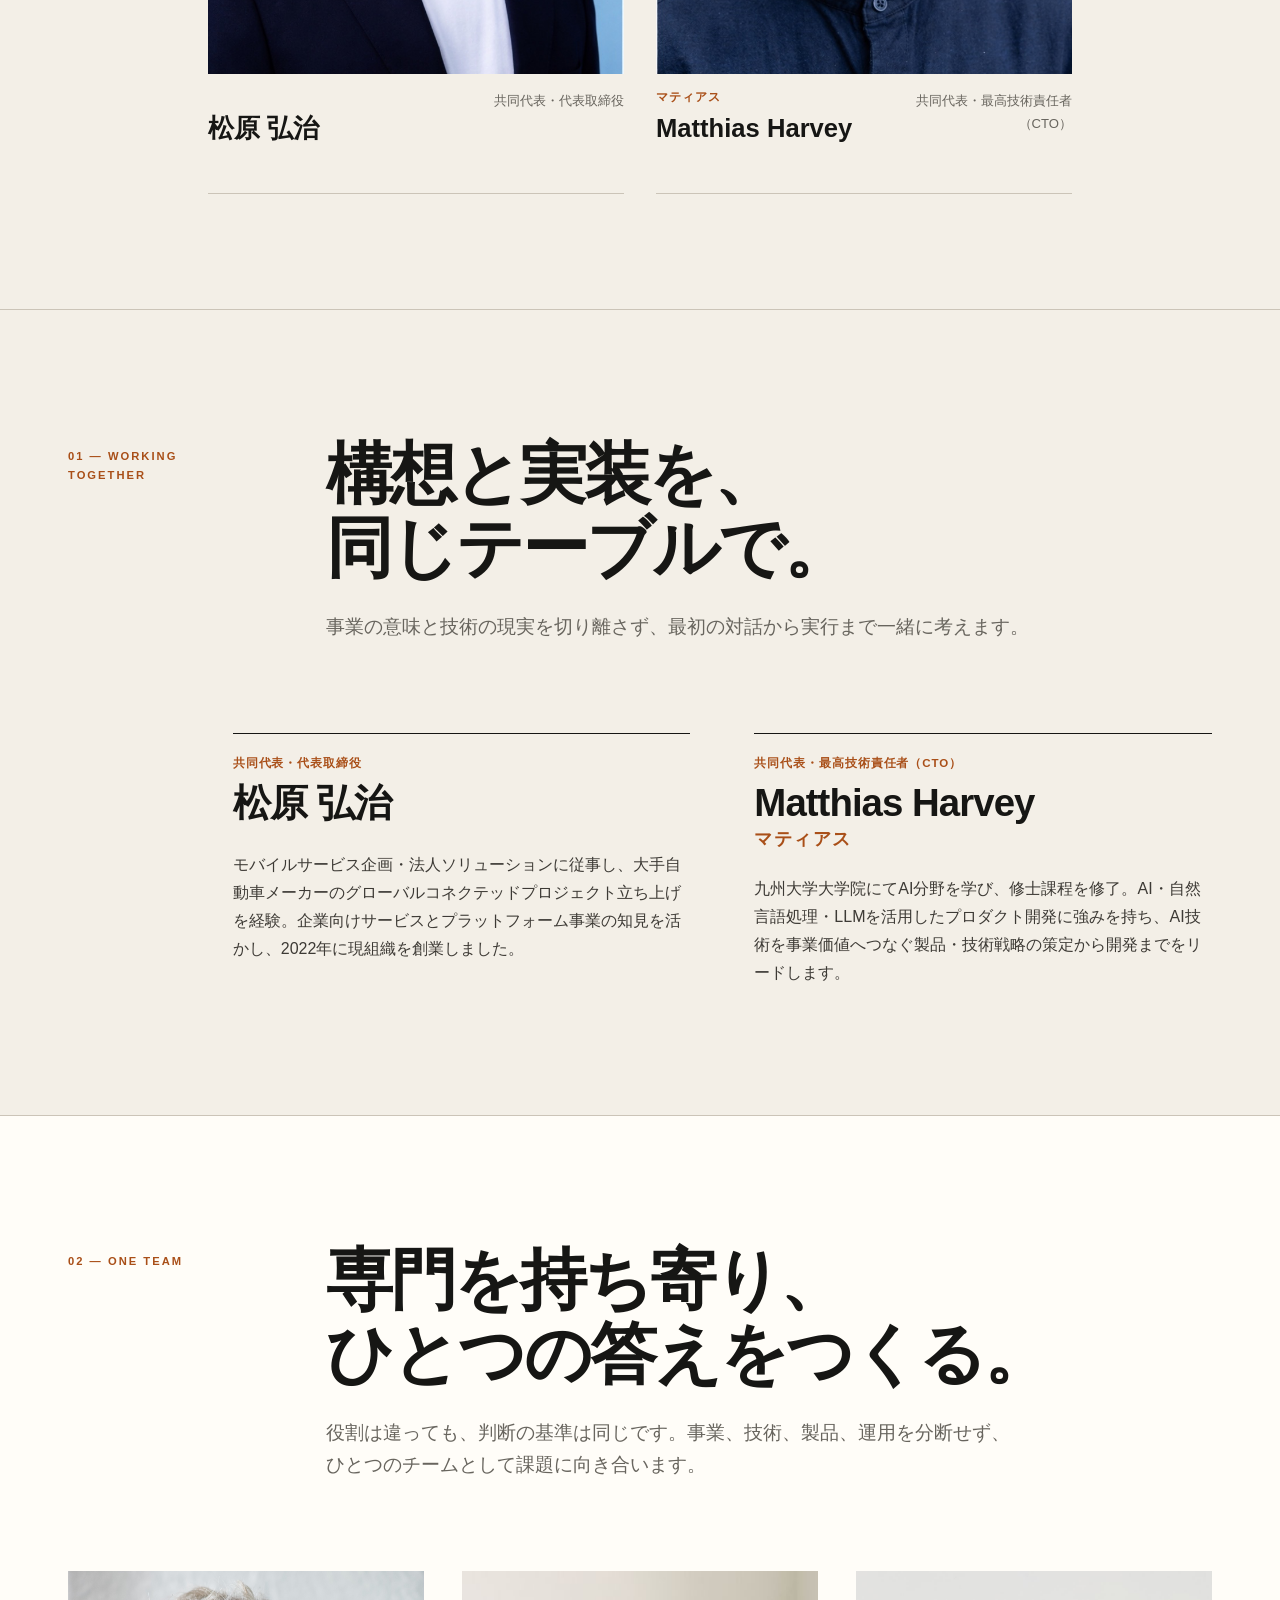
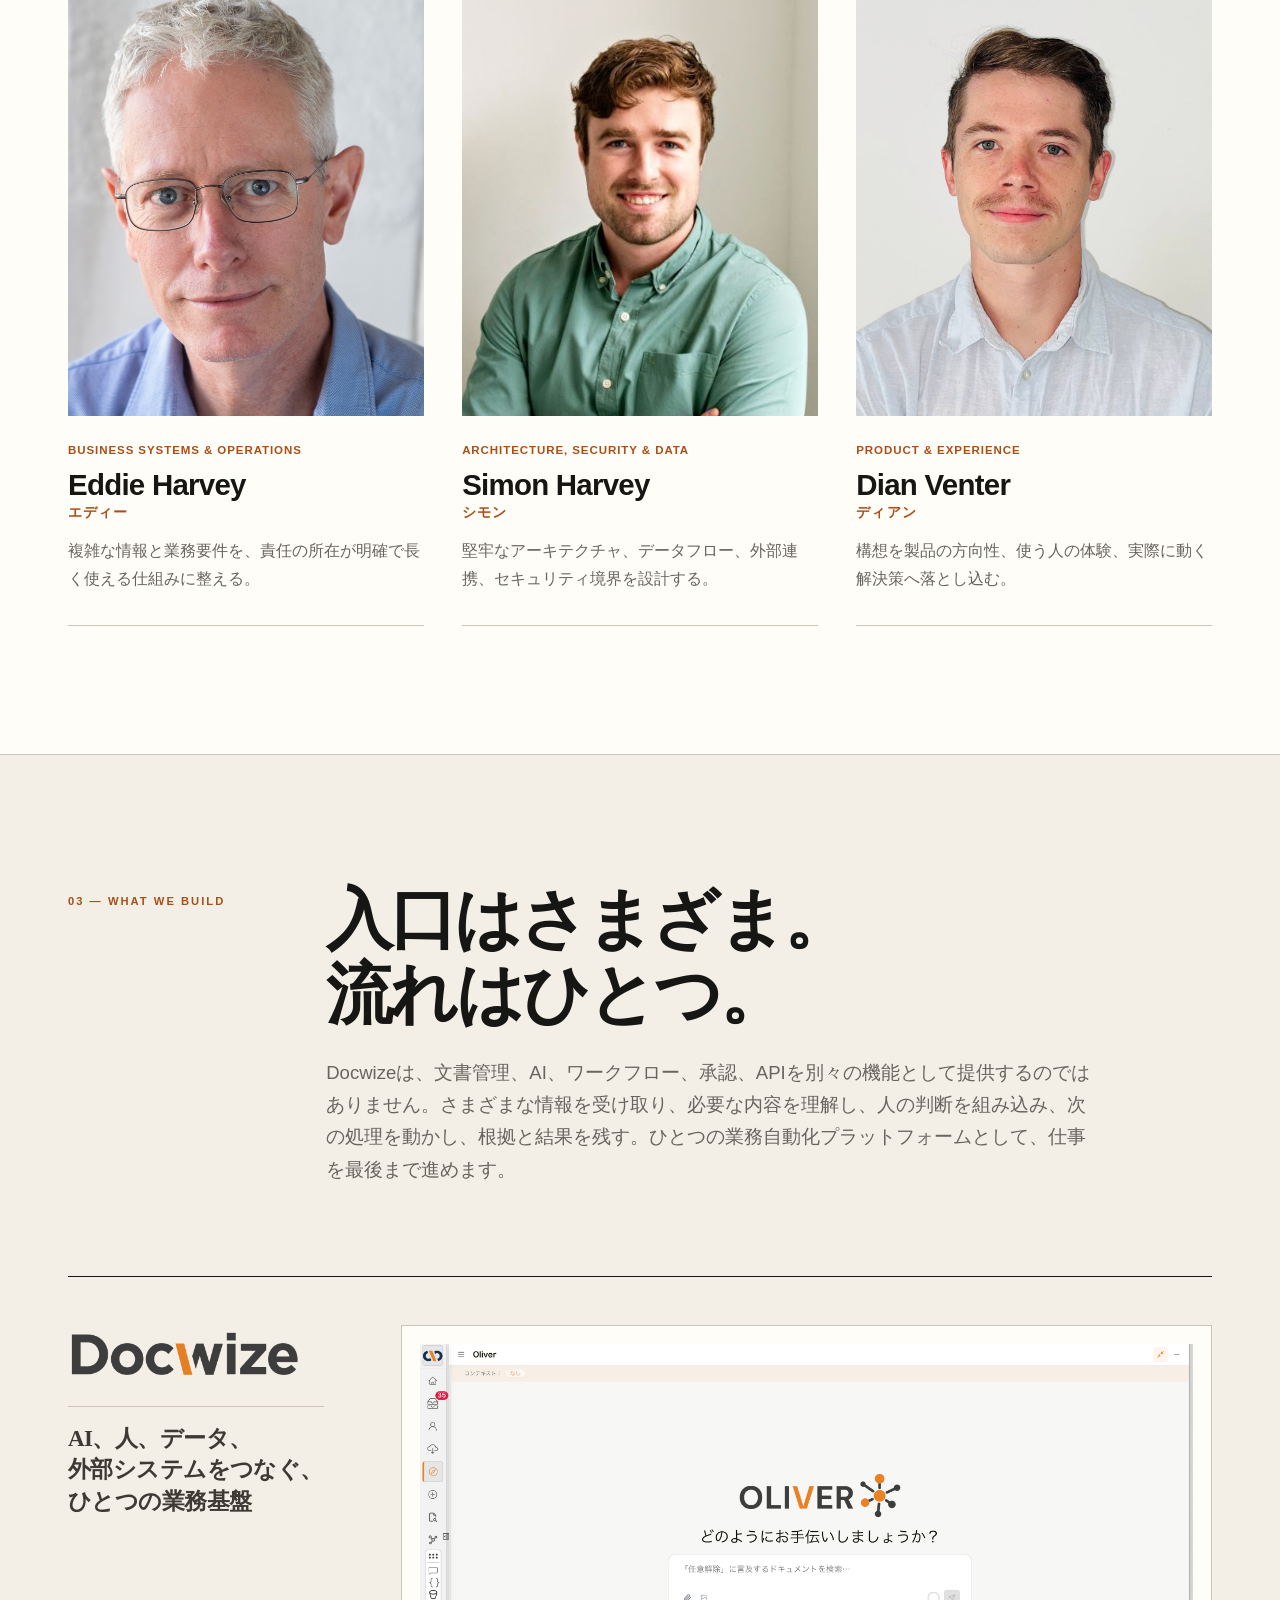
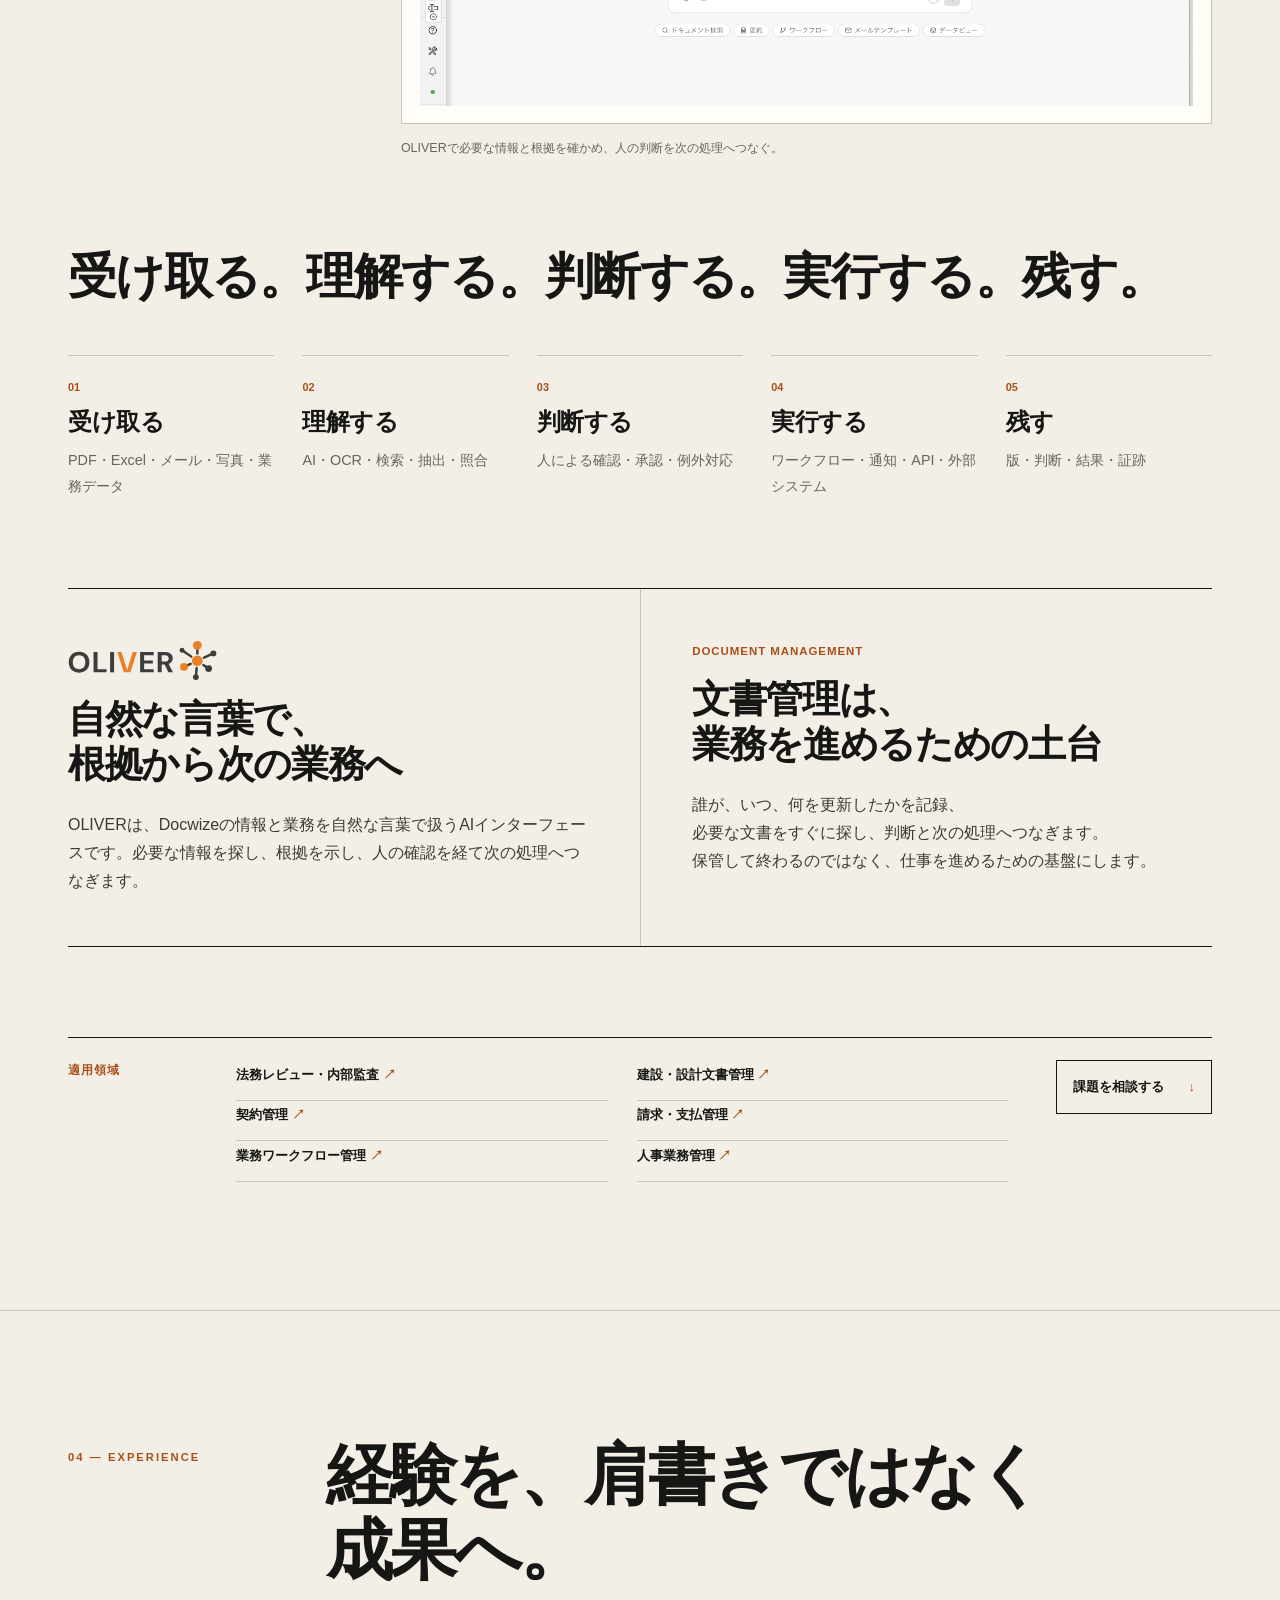
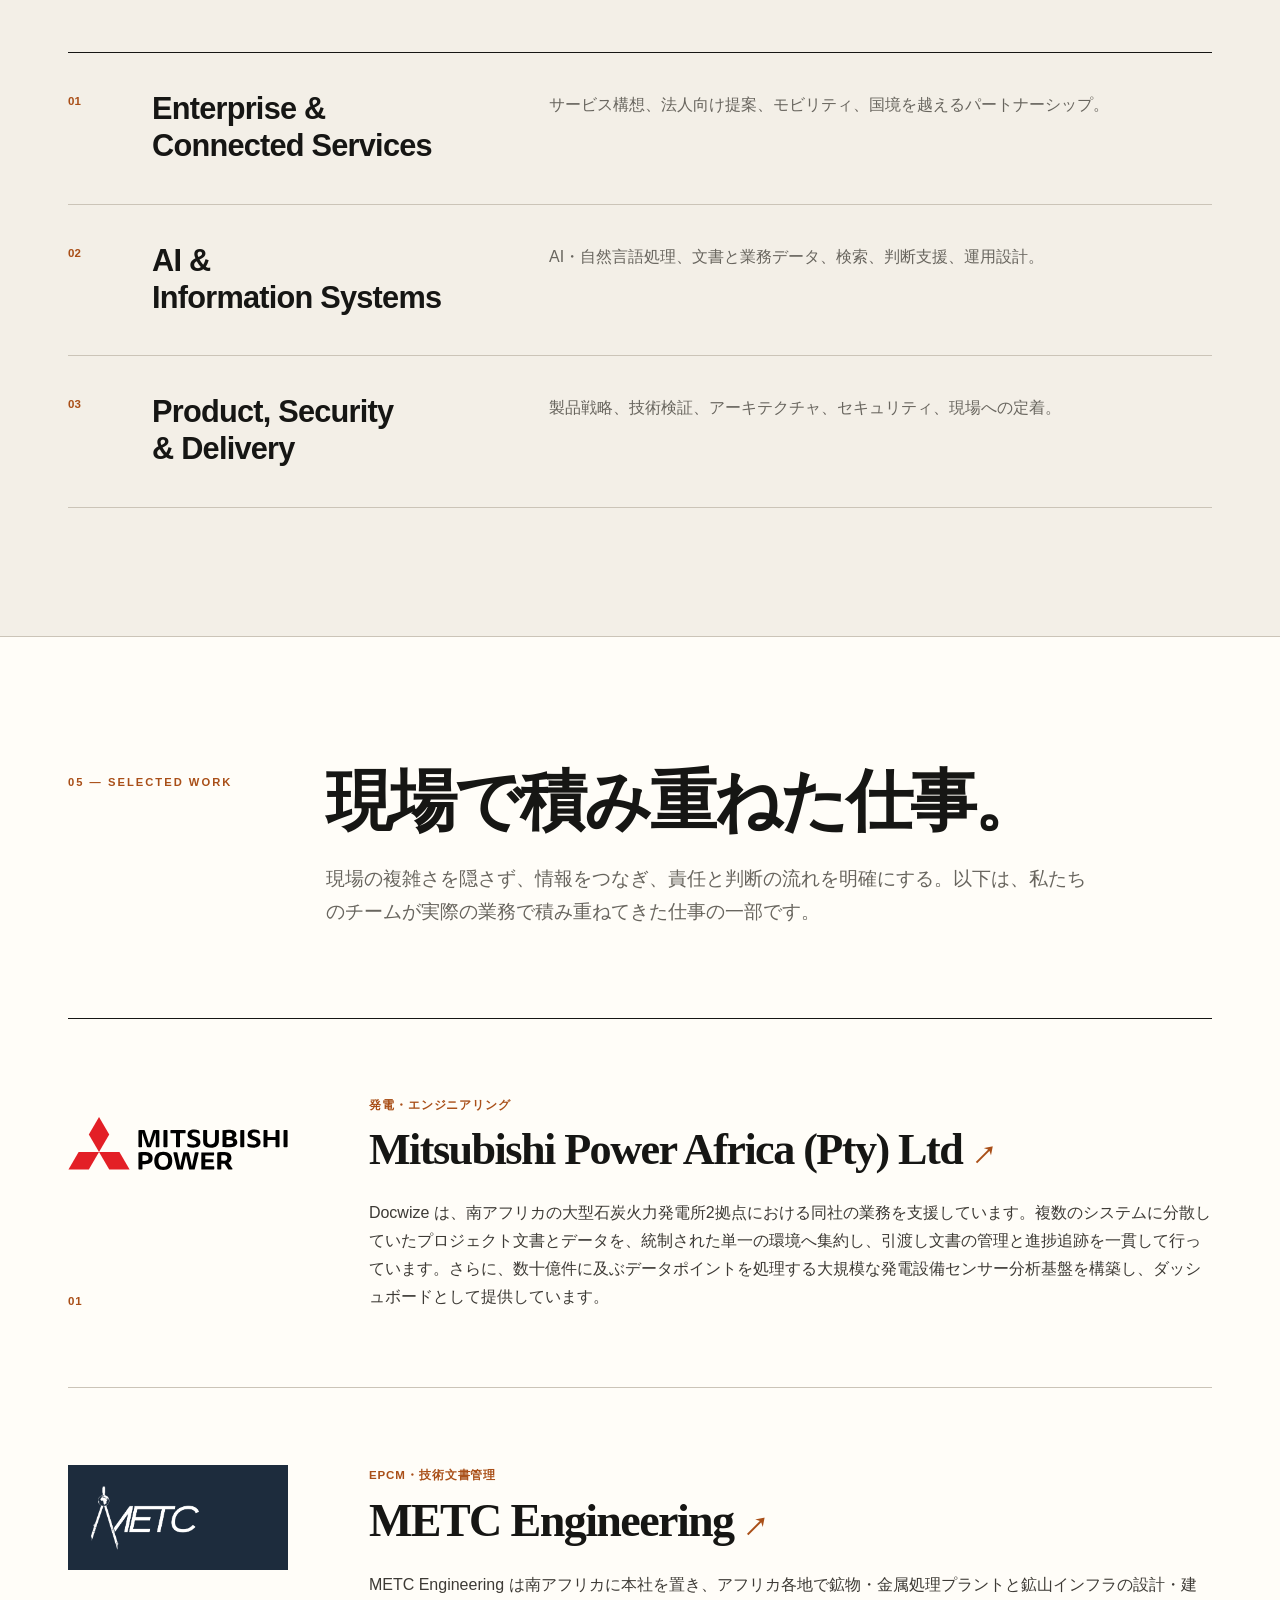
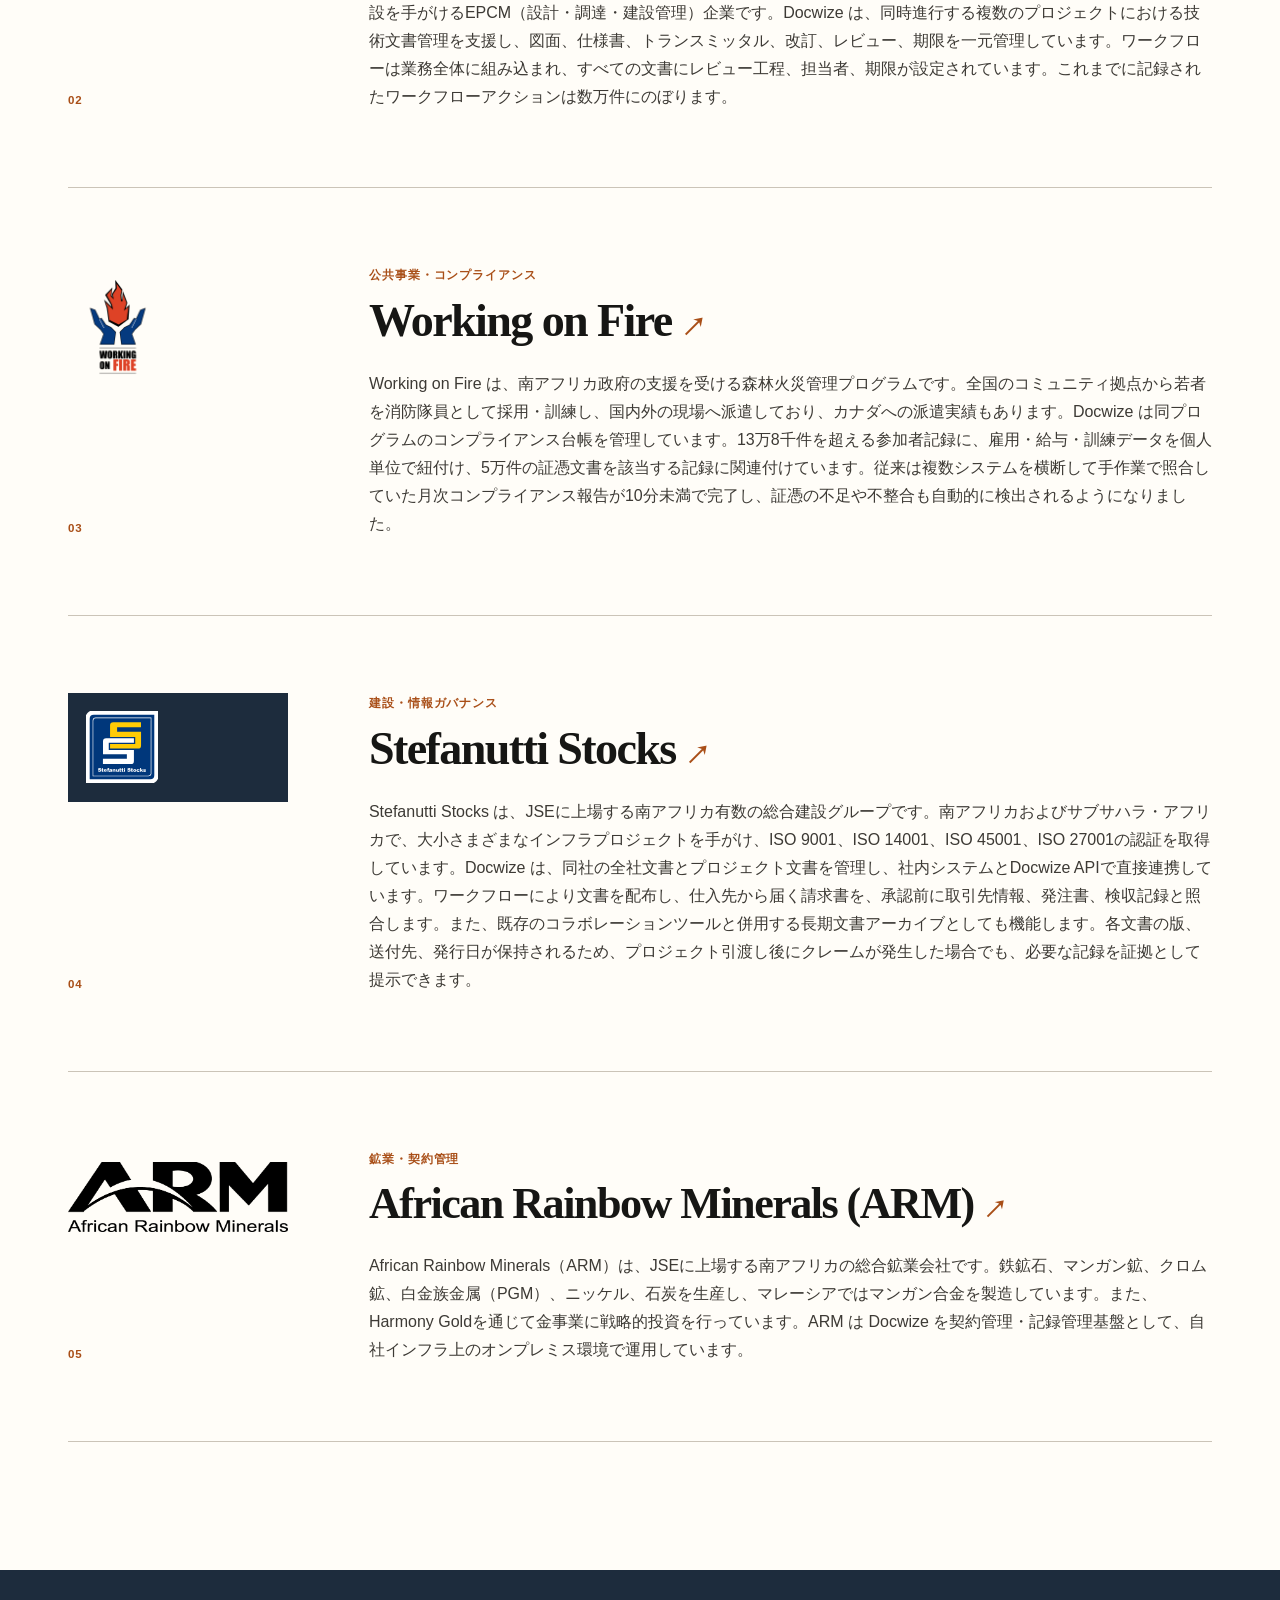
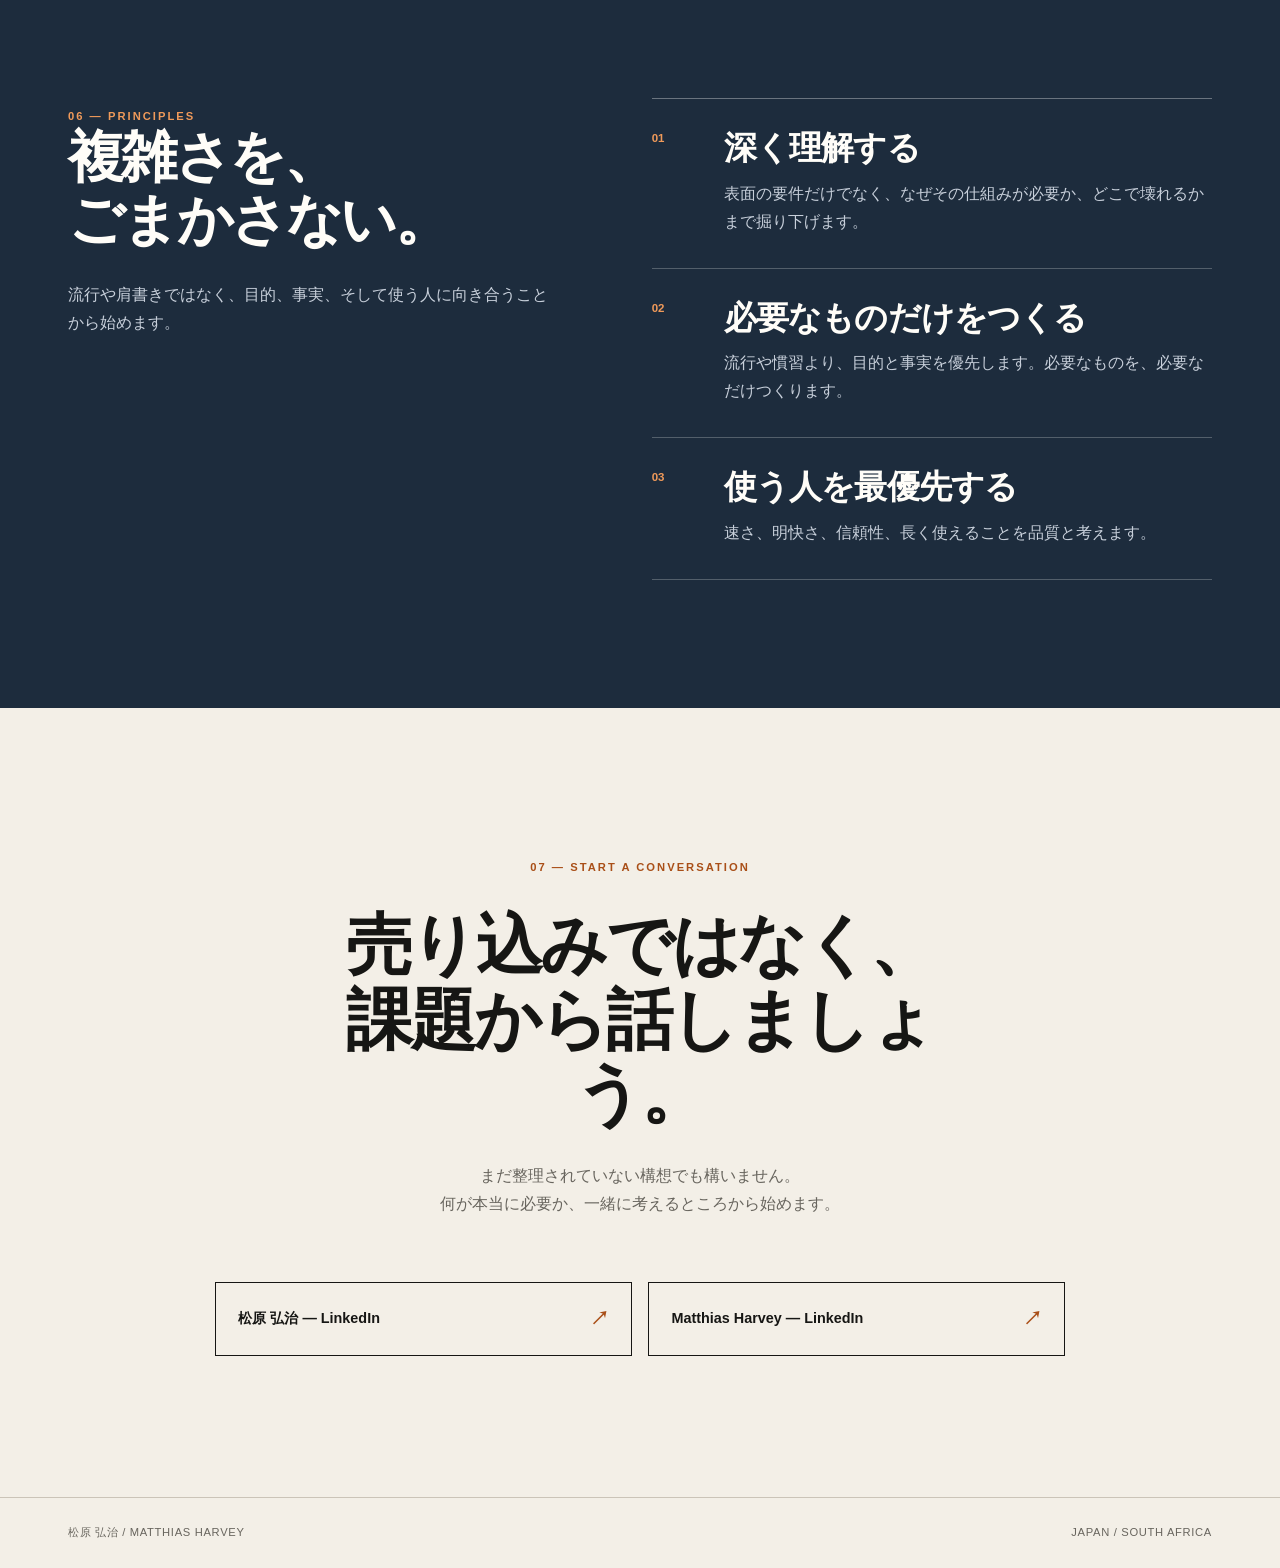
==== commit 13ae61a9: "Keep ARM client heading together" ====
--- a/index.html
+++ b/index.html
@@ -293,7 +293,7 @@
             </div>
             <div class="client-copy">
               <p class="role">鉱業・契約管理</p>
-              <h3><a href="https://arm.co.za/" target="_blank" rel="noopener noreferrer">African Rainbow Minerals (ARM) <span aria-hidden="true">↗</span></a></h3>
+              <h3 class="client-title-long"><a href="https://arm.co.za/" target="_blank" rel="noopener noreferrer">African Rainbow Minerals (ARM) <span aria-hidden="true">↗</span></a></h3>
               <p>African Rainbow Minerals（ARM）は、JSEに上場する南アフリカの総合鉱業会社です。鉄鉱石、マンガン鉱、クロム鉱、白金族金属（PGM）、ニッケル、石炭を生産し、マレーシアではマンガン合金を製造しています。また、Harmony Goldを通じて金事業に戦略的投資を行っています。ARM は Docwize を契約管理・記録管理基盤として、自社インフラ上のオンプレミス環境で運用しています。</p>
             </div>
           </article>
